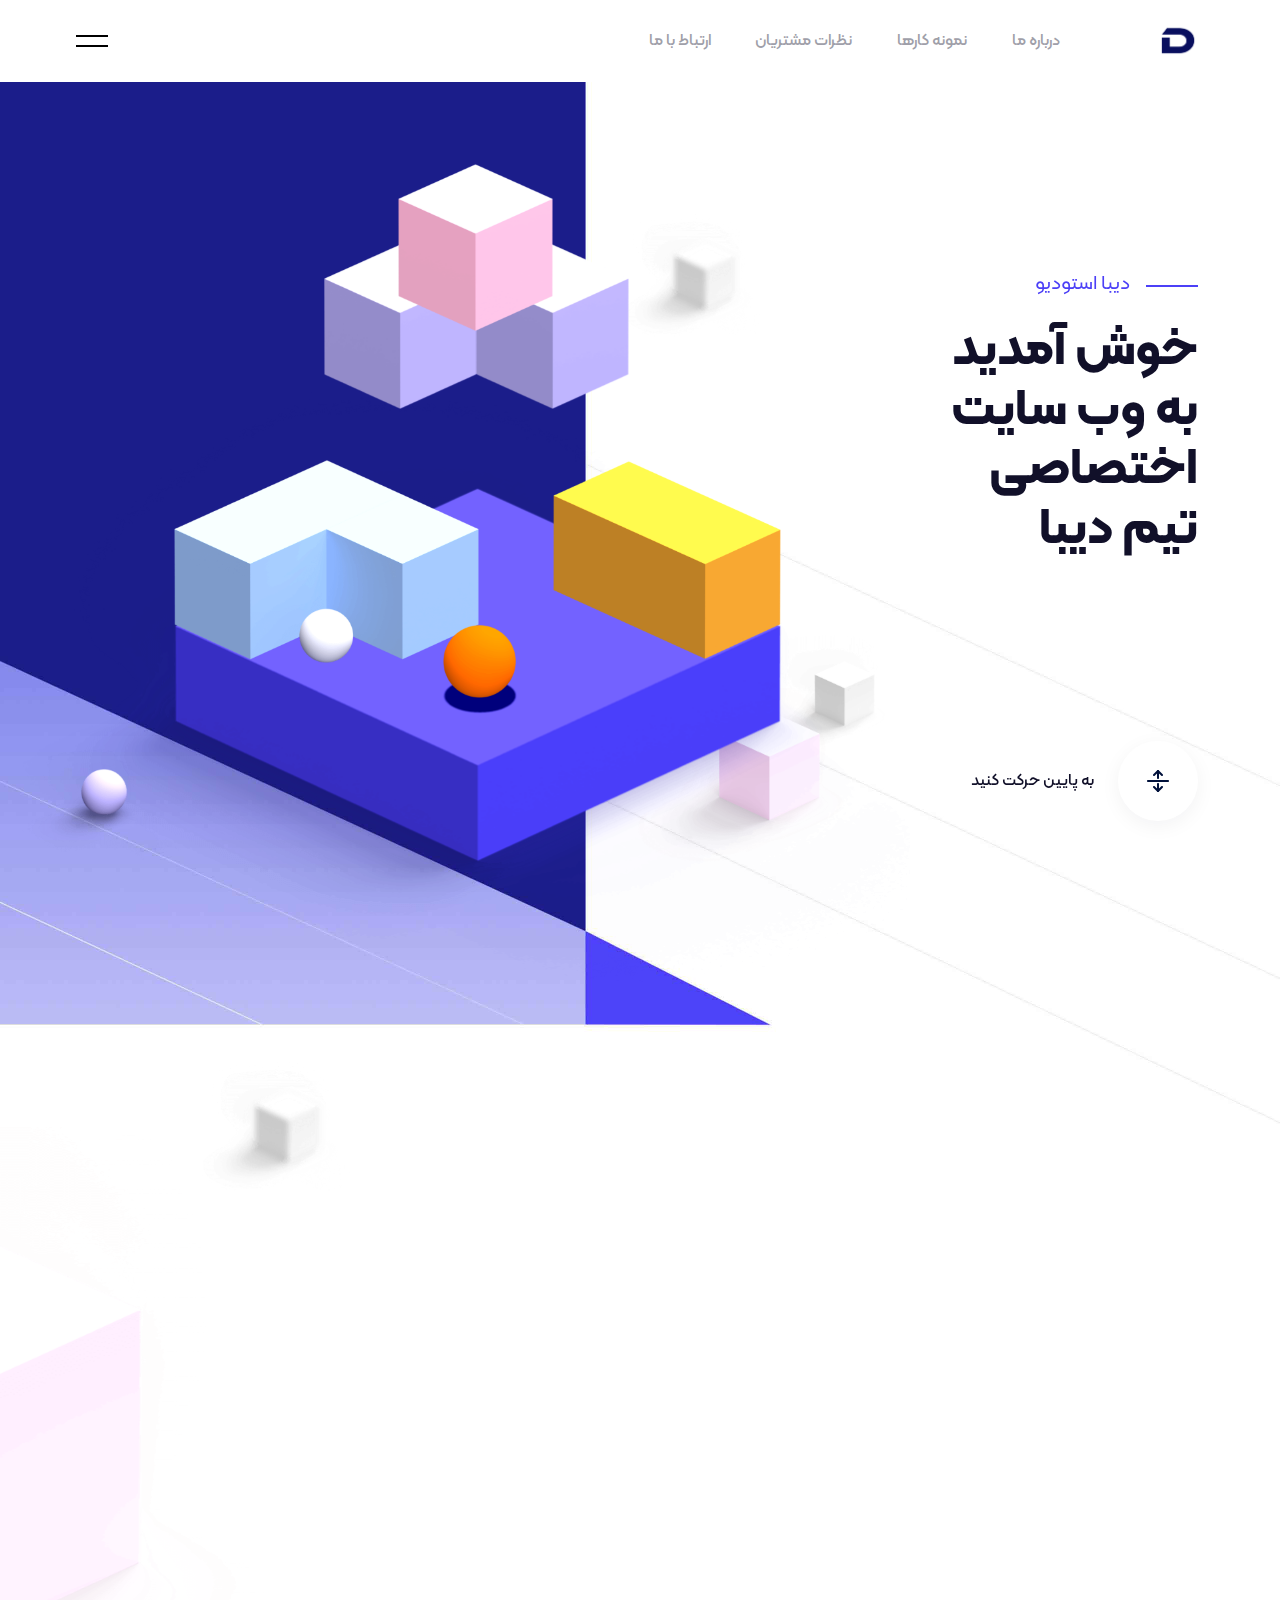
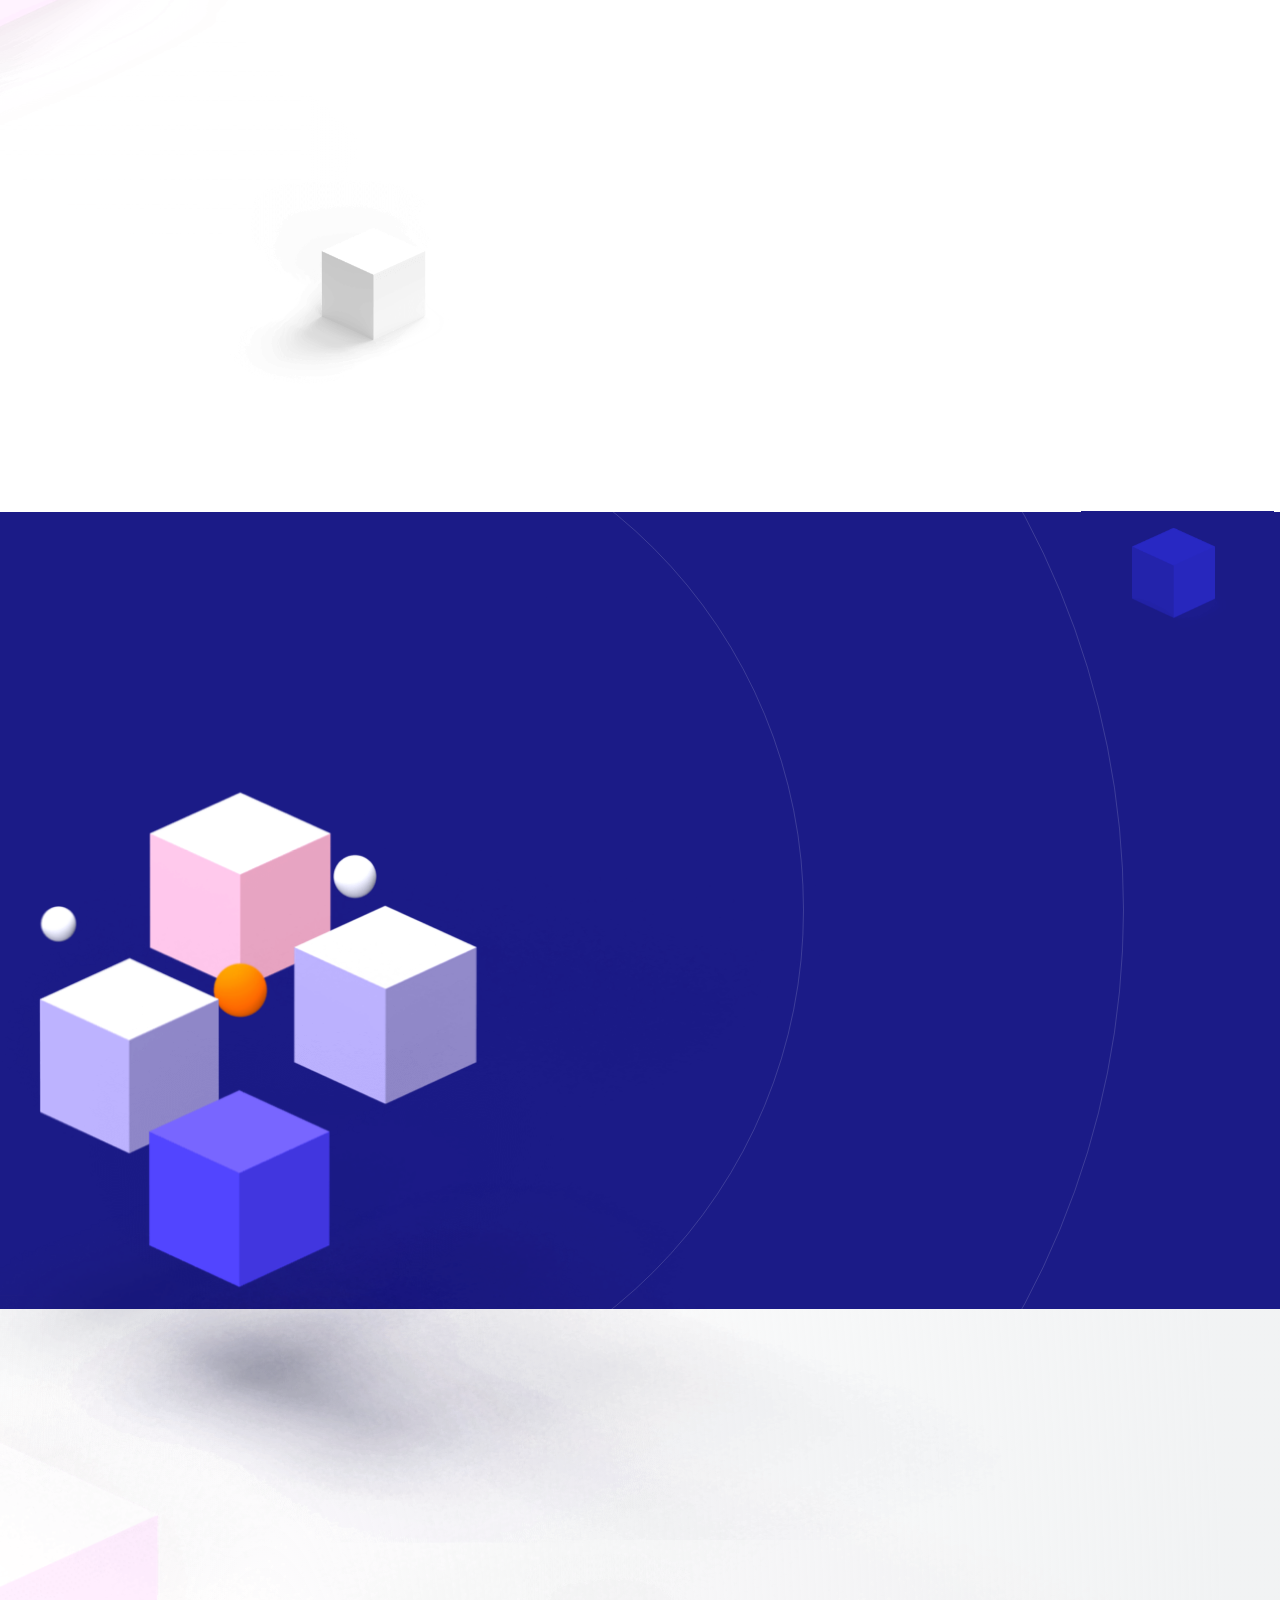
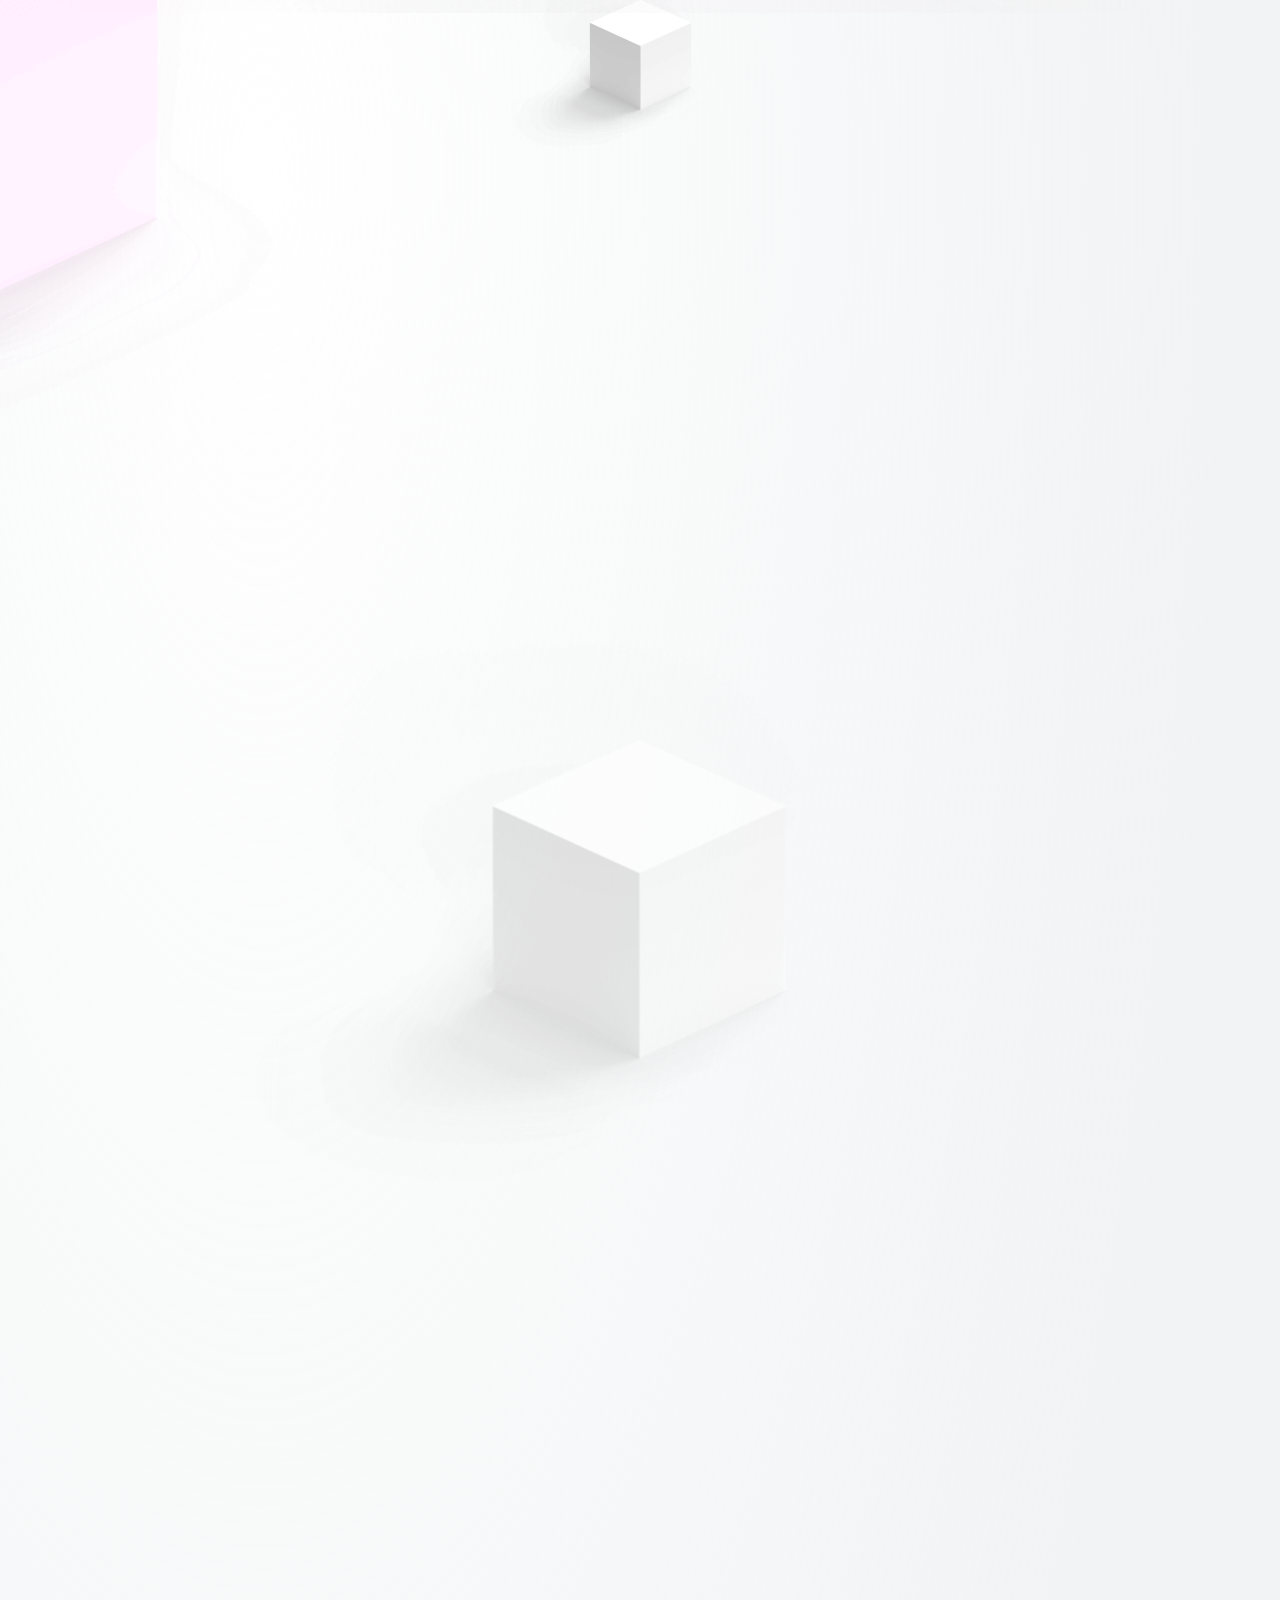
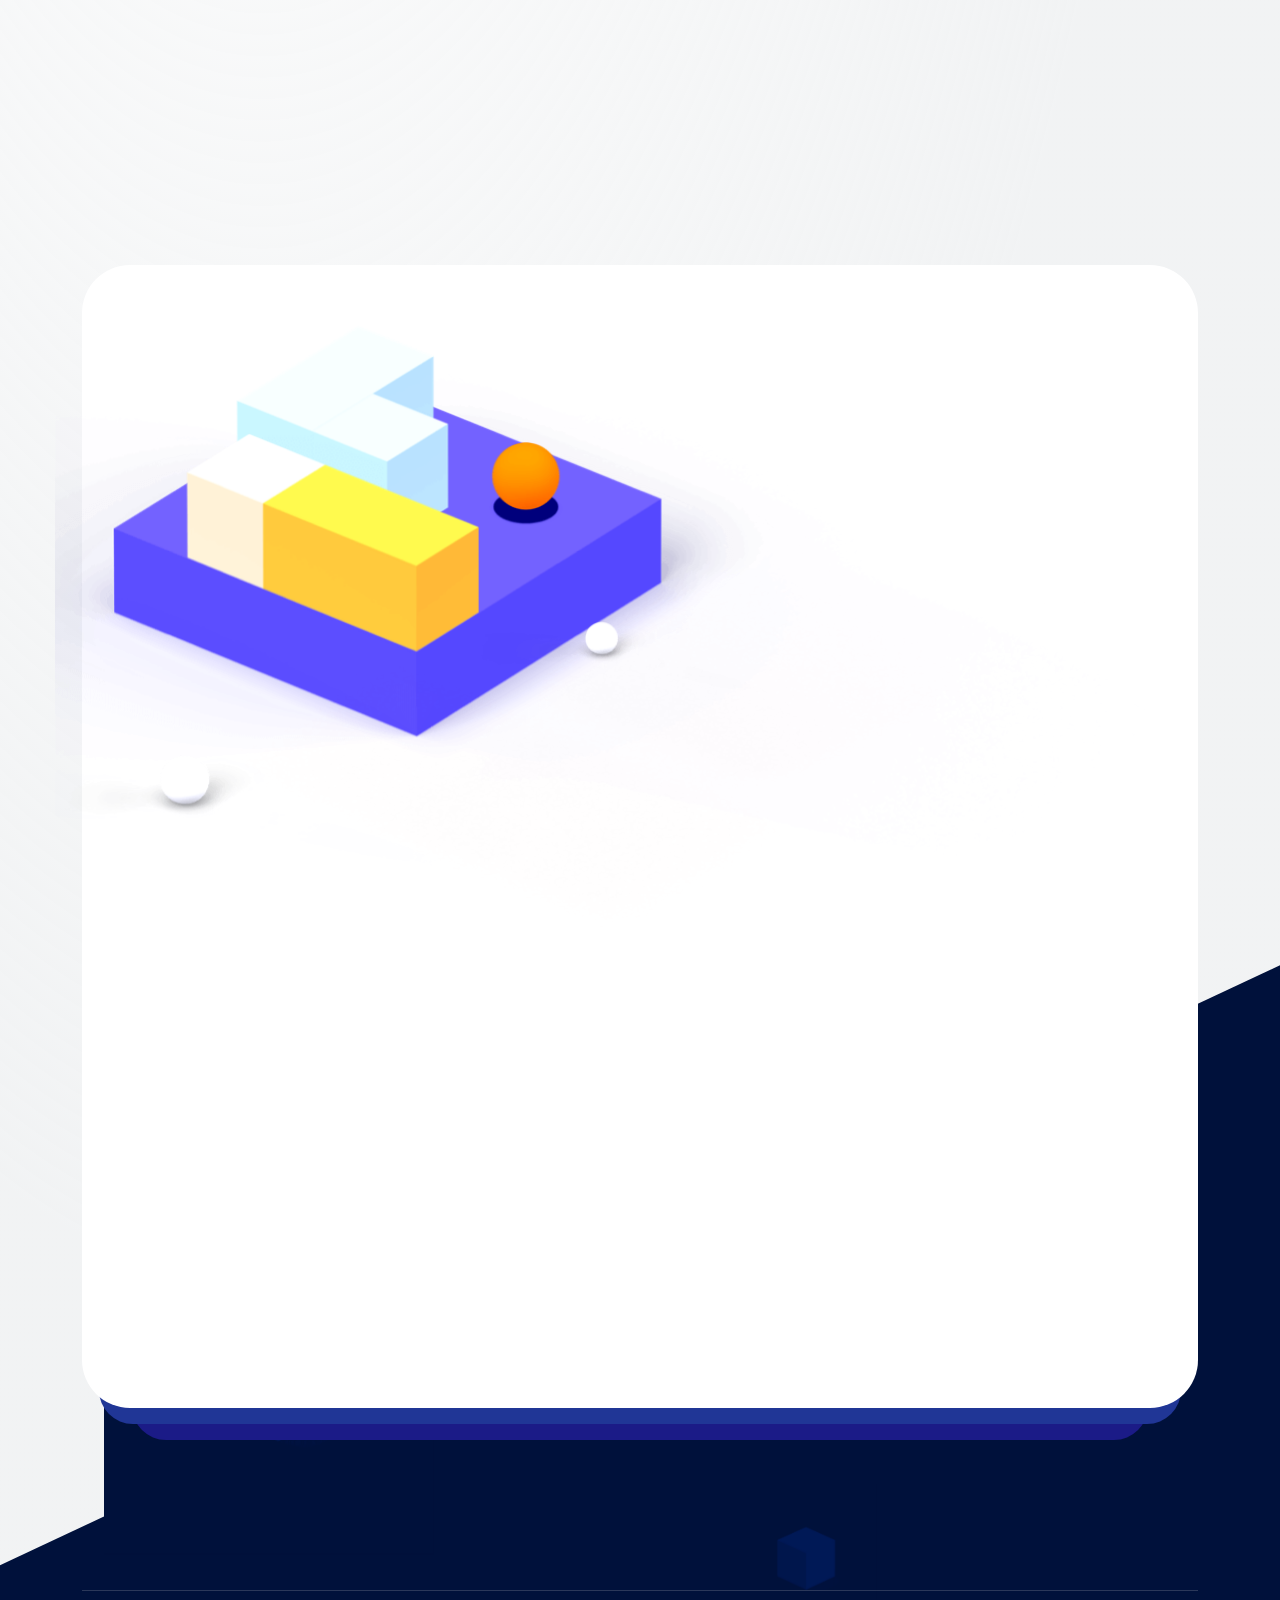
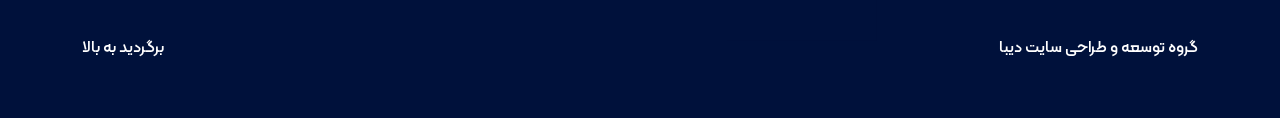
==== index.html @ e0c83882 "scroll bug fixed" ====
<!DOCTYPE html>
<html lang="fa-IR">
  <head>
    <meta charset="utf-8" />
    <meta http-equiv="X-UA-Compatible" content="IE=Edge" />
    <meta name="viewport" content="width=device-width, initial-scale=1, maximum-scale=1.0, user-scalable=no" />
    <!-- Primary Meta Tags -->
    <title>دیبا استودیو | طراحی سایت | طراحی وب اپلیکیشن| وردپرس</title>
    <meta name="title" content="دیبا استودیو | طراحی سایت | طراحی وب اپلیکیشن| وردپرس" />
    <meta
      name="description"
      content="دیبا استودیو یک شرکت طراحی و توسعه وب اپلیکیشن است که به همراه تیم بسیار قوی و مجرب خود میتواند تمام نیازمندی های شما را برطرف کند."
    />

    <!-- Open Graph / Facebook -->
    <meta property="og:type" content="website" />
    <meta property="og:url" content="http://diba.studio/" />
    <meta property="og:title" content="دیبا استودیو | طراحی سایت | طراحی وب اپلیکیشن| وردپرس" />
    <meta
      property="og:description"
      content="دیبا استودیو یک شرکت طراحی و توسعه وب اپلیکیشن است که به همراه تیم بسیار قوی و مجرب خود میتواند تمام نیازمندی های شما را برطرف کند."
    />
    <meta property="og:image" content="http://diba.studio/static/img/content/sitePreview.jpg" />

    <!-- Twitter -->
    <meta property="twitter:card" content="summary_large_image" />
    <meta property="twitter:url" content="http://diba.studio/" />
    <meta property="twitter:title" content="دیبا استودیو | طراحی سایت | طراحی وب اپلیکیشن| وردپرس" />
    <meta
      property="twitter:description"
      content="دیبا استودیو یک شرکت طراحی و توسعه وب اپلیکیشن است که به همراه تیم بسیار قوی و مجرب خود میتواند تمام نیازمندی های شما را برطرف کند."
    />
    <meta property="twitter:image" content="http://diba.studio/static/img/content/sitePreview.jpg" />
    <link rel="apple-touch-icon" sizes="180x180" href="static/img/logo.png" />
    <link rel="icon" type="image/png" sizes="32x32" href="static/img/logo.png" />
    <link rel="icon" type="image/png" sizes="16x16" href="static/img/logo.png" />
    <link rel="manifest" href="static/img/site.webmanifest" />
    <link rel="mask-icon" href="static/img/safari-pinned-tab.svg" color="#5bbad5" />
    <link rel="stylesheet" href="static/vendors/select2/dist/css/select2.min.css" />
    <link rel="stylesheet" href="static/fonts/style.css" />
    <link rel="stylesheet" media="all" href="static/css/app.min.css" />
    <link rel="stylesheet" href="static/css/rtl.css" />
    <script>
      var viewportmeta = document.querySelector('meta[name="viewport"]');
      if (viewportmeta) {
        if (screen.width < 375) {
          var newScale = screen.width / 375;
          viewportmeta.content =
            "width=375, minimum-scale=" + newScale + ", maximum-scale=1.0, user-scalable=no, initial-scale=" + newScale + "";
        } else {
          viewportmeta.content = "width=device-width, maximum-scale=1.0, initial-scale=1.0";
        }
      }
    </script>
  </head>

  <body id="first">
    <div class="page">
      <!-- Hero Section -->
      <div class="main">
        <div class="header js-header">
          <div class="header__center center">
            <a class="header__logo" href="/"><img class="header__pic" src="static/img/logo.png" alt="" /></a>
            <div class="header__social header__social_main">
              <a class="header__link" href="#details">درباره ما</a>
              <a class="header__link" href="#cases">نمونه کارها</a>
              <a class="header__link" href="#customers">نظرات مشتریان</a>
              <a class="header__link" href="#contactUs">ارتباط با ما</a>
              <!-- <a class="header__link" href="/career.html">کارآموزی</a> -->
            </div>
            <button class="header__burger js-header-burger"></button>
          </div>
          <div class="header__wrapper js-header-wrapper" id="header">
            <div class="header__preview">
              <a class="header__logo" href="index-2.html"><img class="header__pic" src="static/img/logo-white.svg" alt="" /></a>
              <div class="header__img">
                <img class="header__pic" src="static/img/content/bg-header.png" alt="" />
              </div>
            </div>
            <div class="header__center center">
              <div class="header__contacts">
                <div class="info-wrapper">
                  <div style="width: 100%">
                    <iframe
                      width="100%"
                      height="400"
                      frameborder="0"
                      scrolling="no"
                      marginheight="0"
                      marginwidth="0"
                      src="https://www.google.com/maps/embed?pb=!1m27!1m12!1m3!1d50784.96193186281!2d49.55480610289196!3d37.29370892411955!2m3!1f0!2f0!3f0!3m2!1i1024!2i768!4f13.1!4m12!3e6!4m4!1s0x0%3A0x119e718ab0a96923!3m2!1d37.2936458!2d49.589825499999996!4m5!1s0x401fd9046a683b37%3A0x119e718ab0a96923!2sGilan%20Province%2C%20Rasht%2C%20Golsar%20Blvd%2C%20No.%2078%2C%20diba%20studio%2C%20Iran!3m2!1d37.2936458!2d49.589825499999996!5e0!3m2!1sen!2s!4v1632406576194!5m2!1sen!2s"
                    ></iframe>
                  </div>
                </div>
              </div>
              <nav class="header__nav">
                <h1>درباره ما</h1>
                <p>
                  شرکت طراحی سایت دیبا استودیو با تجربه و مهارت بالا ، سایت خود را برای توسعه کسب و کارتان به ما بسپارید ما آماده ایم تا
                  بهترین ها برای شما رقم بخورد . تیم طراحی سایت دیبا با پشتیبانی یک ساله رایگان بعد از تحوئل سایت تلاش میکند تا بهترین خدمات
                  در اختیار شما قرار بگیرد تیم طراحی سایت دیبا با استفاده از بهترین متد های طراحی سایت روز دنیا تجربه ای فوق العاده برای شما
                  در نظر دارد ما میکوشیم تا بهترین محتوا برای رشد کسب و کار شما آماده بشود .
                </p>
              </nav>
              <div class="header__social header__social_inner">
                <a class="header__link" href="https://web.whatsapp.com/send?phone=989027165900&text=%D8%B3%D9%84%D8%A7%D9%85&app_absent=0">
                  <svg version="1.1" id="Capa_1" xmlns="http://www.w3.org/2000/svg" xmlns:xlink="http://www.w3.org/1999/xlink" x="0px" y="0px"
                  width="16px" height="16px" viewBox="0 0 90 90" style="enable-background:new 0 0 90 90;" xml:space="preserve">
               <g>
                 <path id="WhatsApp" d="M90,43.841c0,24.213-19.779,43.841-44.182,43.841c-7.747,0-15.025-1.98-21.357-5.455L0,90l7.975-23.522
                   c-4.023-6.606-6.34-14.354-6.34-22.637C1.635,19.628,21.416,0,45.818,0C70.223,0,90,19.628,90,43.841z M45.818,6.982
                   c-20.484,0-37.146,16.535-37.146,36.859c0,8.065,2.629,15.534,7.076,21.61L11.107,79.14l14.275-4.537
                   c5.865,3.851,12.891,6.097,20.437,6.097c20.481,0,37.146-16.533,37.146-36.857S66.301,6.982,45.818,6.982z M68.129,53.938
                   c-0.273-0.447-0.994-0.717-2.076-1.254c-1.084-0.537-6.41-3.138-7.4-3.495c-0.993-0.358-1.717-0.538-2.438,0.537
                   c-0.721,1.076-2.797,3.495-3.43,4.212c-0.632,0.719-1.263,0.809-2.347,0.271c-1.082-0.537-4.571-1.673-8.708-5.333
                   c-3.219-2.848-5.393-6.364-6.025-7.441c-0.631-1.075-0.066-1.656,0.475-2.191c0.488-0.482,1.084-1.255,1.625-1.882
                   c0.543-0.628,0.723-1.075,1.082-1.793c0.363-0.717,0.182-1.344-0.09-1.883c-0.27-0.537-2.438-5.825-3.34-7.977
                   c-0.902-2.15-1.803-1.792-2.436-1.792c-0.631,0-1.354-0.09-2.076-0.09c-0.722,0-1.896,0.269-2.889,1.344
                   c-0.992,1.076-3.789,3.676-3.789,8.963c0,5.288,3.879,10.397,4.422,11.113c0.541,0.716,7.49,11.92,18.5,16.223
                   C58.2,65.771,58.2,64.336,60.186,64.156c1.984-0.179,6.406-2.599,7.312-5.107C68.398,56.537,68.398,54.386,68.129,53.938z"/>
               </g>
               <g>
               </g>
               <g>
               </g>
               <g>
               </g>
               <g>
               </g>
               <g>
               </g>
               <g>
               </g>
               <g>
               </g>
               <g>
               </g>
               <g>
               </g>
               <g>
               </g>
               <g>
               </g>
               <g>
               </g>
               <g>
               </g>
               <g>
               </g>
               <g>
               </g>
                  </svg>                   
                    واتساپ
                  </a>
                <a class="header__link" href="https://www.instagram.com/diba.stu/">
                  <svg xmlns="http://www.w3.org/2000/svg" width="16" height="16" viewBox="0 0 16 16">
                    <path
                      fill="#9f9fa9"
                      d="M12 0c2.056 0 4 1.944 4 4h0v8c0 2.056-1.944 4-4 4h0-8c-2.056 0-4-1.944-4-4h0V4c0-2.056 1.944-4 4-4h0zm0 2H4c-.935 0-2 1.065-2 2h0v8c0 .953 1.047 2 2 2h8c.935 0 2-1.065 2-2h0V4c0-.935-1.065-2-2-2h0zM8 4c2.206 0 4 1.794 4 4s-1.794 4-4 4-4-1.794-4-4 1.794-4 4-4zm0 2c-1.103 0-2 .897-2 2s.897 2 2 2 2-.897 2-2-.897-2-2-2zm4.145-3.068a.96.96 0 1 1 0 1.92.96.96 0 1 1 0-1.92z"
                    ></path></svg
                  >اینستاگرام</a
                >
              </div>
            </div>
          </div>
        </div>
        <div class="main__bg">
          <img class="main__pic" src="static/img/content/bg-main.jpg" alt="" />
        </div>
        <div class="main__center center">
          <div class="main__wrap">
            <div class="main__stage stage" data-aos="transform">دیبا استودیو</div>
            <h1 class="main__title title h1">
              <span data-aos="transform" data-aos-delay="150">خوش آمدید</span
              ><span data-aos="transform" data-aos-delay="300">به وب سایت</span
              ><span data-aos="transform" data-aos-delay="450">اختصاصی</span><span data-aos="transform" data-aos-delay="600">تیم دیبا</span>
            </h1>
            <a class="scroll js-scroll" href="#details" data-aos="transform">
              <div class="scroll__icon">
                <img class="scroll__pic" src="static/img/scroll.svg" alt="" />
              </div>
              <div class="scroll__text">به پایین حرکت کنید</div></a
            >
          </div>
        </div>
        <div class="main__view" data-aos>
          <div class="main__preview">
            <img class="main__pic" src="static/img/content/main-pic-6.png" alt="" />
          </div>
          <div class="main__preview">
            <img class="main__pic js-parallax" data-scale="2.5" data-orientation="up" src="static/img/content/main-pic-1.png" alt="" />
          </div>
          <div class="main__preview">
            <img class="main__pic js-parallax" data-scale="1.5" data-orientation="up" src="static/img/content/main-pic-2.png" alt="" />
          </div>
          <div class="main__preview">
            <img class="main__pic" src="static/img/content/main-pic-3.png" alt="" />
          </div>
          <div class="main__preview">
            <img class="main__pic" src="static/img/content/main-pic-4.png" alt="" />
          </div>
          <div class="main__preview">
            <img class="main__pic js-parallax" data-scale="4.5" data-orientation="up" src="static/img/content/main-pic-5.png" alt="" />
          </div>
          <div class="main__preview">
            <img class="main__pic js-parallax" data-scale="1.5" data-orientation="down" src="static/img/content/main-pic-7.png" alt="" />
          </div>
        </div>
        <div class="main__figures">
          <div class="main__figure" data-aos="animation-translate-y">
            <img class="main__pic js-parallax" data-scale="2.2" data-orientation="down" src="static/img/content/figure-1.png" alt="" />
          </div>
          <div class="main__figure" data-aos="animation-translate-y" data-aos-delay="200">
            <img class="main__pic js-parallax" data-scale="2.2" data-orientation="up" src="static/img/content/figure-2.png" alt="" />
          </div>
          <div class="main__figure" data-aos="animation-translate-y" data-aos-delay="400">
            <img class="main__pic" src="static/img/content/figure-3.png" alt="" />
          </div>
        </div>
      </div>
      <!-- Featur Boxs -->
      <div class="details" id="details">
        <div class="details__center center">
          <div class="details__head" data-aos="animation-scale-y">
            <div class="details__stage stage">ما چه کاری انجام میدهم</div>
            <h3 class="details__info h3">
              ما آماده ایم تا رنگ و بوی تازه ای به صنعت طراحی سایت بدهیم ،اینجا شغل ما خلق شگفتی برای کسب و کار شماست...
            </h3>
          </div>
          <p class="details__title" data-aos="animation-scale-y">اگه به فکر رشد کسب و کارت هستی خوش اومدی به دیبا استودیو!</p>
          <div class="details__btn" data-aos="animation-translate-y"></div>
          <div class="details__container">
            <div class="details__main aos-init aos-animate" id="details">
              <div class="details__item" data-aos="animation-translate-y" data-aos-delay="200">
                <div class="details__preview details__preview_cursor">
                  <div class="details__img">
                    <img class="details__pic" src="static/img/content/cursor.png" alt="" />
                  </div>
                </div>
                <h5 class="details__category h5" data-aos="">ارتباط دائمی با مشتری</h5>
                <div class="details__text" data-aos="">تیم دیبا پشتیبانی دائمی را به شما ارائه میدهد</div>
                <div class="details__btn" data-aos=""></div>
              </div>
              <div class="details__item" data-aos="animation-translate-y" data-aos-delay="250">
                <div class="details__preview details__preview_hand">
                  <div class="details__img">
                    <img class="details__pic" src="static/img/content/hand.png" alt="" />
                  </div>
                </div>
                <h5 class="details__category h5">دریافت پروژه در زمان سریع</h5>
                <div class="details__text">دیبا تعهد میکند در سریع ترین و به همراه بالاترن کیفیت به شما خدمات لازم را برساند</div>
                <div class="details__btn"></div>
              </div>
              <div class="details__item" data-aos="animation-translate-y" data-aos-delay="300">
                <div class="details__preview details__preview_color">
                  <div class="details__img">
                    <img class="details__pic" src="static/img/content/color-picker.png" alt="" />
                  </div>
                </div>
                <h5 class="details__category h5">مناسب ترین هزینه</h5>
                <div class="details__text">کمترین هزینه و معقول ترین قیمت برای شروع کسب و کار آنلاین شما همراه دیبا</div>
                <div class="details__btn"></div>
              </div>
            </div>
          </div>
        </div>
        <div class="details__figures">
          <div class="details__figure">
            <img class="details__pic js-parallax" data-scale="2" data-orientation="down" src="static/img/content/figure-1.png" alt="" />
          </div>
          <div class="details__figure">
            <img class="details__pic js-parallax" data-scale="2" data-orientation="up" src="static/img/content/figure-2.png" alt="" />
          </div>
          <div class="details__figure">
            <img class="details__pic js-parallax" data-scale="1.2" data-orientation="up" src="static/img/content/figure-3.png" alt="" />
          </div>
        </div>
      </div>
      <!-- Call To Action -->
      <div class="work">
        <div class="work__circles"></div>
        <div class="work__center center">
          <div class="work__wrap">
            <div class="work__stage stage stage_pink" data-aos="animation-scale-y">سایت فروشگاهی ، شروعی برای مارکتینگ حرفه ای</div>
            <h2 class="work__title title h1" data-aos="animation-scale-y" data-aos-delay="150">
              کمک میکنیم با دنیای جدید، کسب و کارتون رشد کنه
            </h2>
            <div class="work__text" data-aos="animation-scale-y" data-aos-delay="300">دیبا همراه شماست نه فقط طراح شما</div>
            <a class="scroll js-scroll" data-aos="animation-scale-y" href="#cases">
              <div class="scroll__icon">
                <img class="scroll__pic" src="static/img/scroll.svg" alt="" />
              </div>
              <div class="scroll__text">به پایین حرکت کنید</div>
            </a>
          </div>
        </div>
        <div class="work__preview">
          <img class="work__pic js-parallax" data-scale="2" data-orientation="down" src="static/img/content/work-cube.png" alt="" />
        </div>
        <div class="work__figures" data-aos>
          <div class="work__figure">
            <img class="work__pic js-parallax" data-scale="1.3" data-orientation="up" src="static/img/content/work-cube-1.png" alt="" />
          </div>
          <div class="work__figure">
            <img
              class="work__pic js-parallax"
              data-scale="1.5"
              data-orientation="up left"
              src="static/img/content/work-cube-2.png"
              alt=""
            />
          </div>
          <div class="work__figure">
            <img
              class="work__pic js-parallax"
              data-scale="1.3"
              data-orientation="up right"
              src="static/img/content/work-cube-3.png"
              alt=""
            />
          </div>
          <div class="work__figure">
            <img class="work__pic" src="static/img/content/work-cube-4.png" alt="" />
          </div>
          <div class="work__figure">
            <img class="work__pic js-parallax" data-scale="1.1" data-orientation="left" src="static/img/content/work-cube-5.png" alt="" />
          </div>
          <div class="work__figure">
            <img class="work__pic js-parallax" data-scale="1.2" data-orientation="right" src="static/img/content/work-cube-6.png" alt="" />
          </div>
          <div class="work__figure">
            <img class="work__pic js-parallax" data-scale="1.2" data-orientation="down" src="static/img/content/work-cube-7.png" alt="" />
          </div>
        </div>
      </div>
      <div class="wrapper wrapper_gradient">
        <!-- Portfolio -->
        <div class="cases cases_other" id="cases">
          <div class="cases__center center">
            <div class="cases__stage stage" data-aos="animation-scale-y">نمونه کسب و کارهای طراحی شده توسط دیبا</div>
            <h2 class="cases__title h1" data-aos="animation-scale-y" data-aos-delay="150">پروژه های اخیر ما</h2>
            <div class="cases__container">
              <div class="cases__slider owl-carousel js-slider-cases">
                <a class="cases__item" data-aos="animation-translate-y">
                  <div class="cases__preview">
                    <img class="cases__pic" src="static/img/content/cases-pic-5.jpg" alt="" />
                  </div>
                  <div class="cases__body">
                    <h4 class="cases__info h4">وبسایت خرید و فروش املاک</h4>
                    <div class="cases__text">یکی از بهترین طراحی ها در زمینه فروش املاک</div>
                  </div>
                </a>
                <a class="cases__item" data-aos="animation-translate-y">
                  <div class="cases__preview">
                    <img class="cases__pic" src="static/img/content/cases-pic-6.jpg" alt="" />
                  </div>
                  <div class="cases__body">
                    <h4 class="cases__info h4">وبسایت رستوران</h4>
                    <div class="cases__text">سایت کاربردی در حوزه رستوران داری</div>
                  </div>
                </a>
              </div>
            </div>
          </div>
          <div class="cases__figures">
            <div class="cases__figure">
              <img class="cases__pic js-parallax" data-scale="1.6" data-orientation="up" src="static/img/content/figure-2.png" alt="" />
            </div>
            <div class="cases__figure">
              <img class="cases__pic js-parallax" data-scale="1.4" data-orientation="down" src="static/img/content/figure-3.png" alt="" />
            </div>
          </div>
        </div>
        <!-- Testimonial -->
        <div class="review" id="customers">
          <div class="review__center center">
            <div class="review__stage stage" data-aos="animation-scale-y">نظرات مشتریان</div>
            <h2 class="review__title title h1" data-aos="animation-scale-y" data-aos-delay="200">مورد اطمینان <br />مشتریانمان</h2>
            <div class="review__container" data-aos="animation-translate-y" data-aos-delay="400">
              <div class="review__slider owl-carousel js-slider-review">
                <div class="review__item">
                  <div class="review__text">
                    دیبا یک صفحه فرود تمیز و خلاق است که با هر فریلنسر یا طراح مطابقت دارد ، به راحتی می توانید از آن استفاده کنید صفحه را
                    در اسکتچ یا فیگما بسازید
                  </div>
                  <div class="review__author">
                    <div class="review__ava">
                      <img class="review__pic" src="static/img/content/ava-1.jpg" alt="" />
                    </div>
                    <div class="review__details">
                      <div class="review__man h5">خط تیره</div>
                      <div class="review__company">UI8</div>
                    </div>
                  </div>
                </div>
                <div class="review__item">
                  <div class="review__text">
                    دیبا یک صفحه فرود تمیز و خلاق است که با هر فریلنسر یا طراح مطابقت دارد ، به راحتی می توانید از آن استفاده کنید صفحه را
                    در اسکتچ یا فیگما بسازید
                  </div>
                  <div class="review__author">
                    <div class="review__ava">
                      <img class="review__pic" src="static/img/content/ava-1.jpg" alt="" />
                    </div>
                    <div class="review__details">
                      <div class="review__man h5">خط تیره</div>
                      <div class="review__company">UI8</div>
                    </div>
                  </div>
                </div>
                <div class="review__item">
                  <div class="review__text">
                    دیبا یک صفحه فرود تمیز و خلاق است که با هر فریلنسر یا طراح مطابقت دارد ، به راحتی می توانید از آن استفاده کنید صفحه را
                    در اسکتچ یا فیگما بسازید
                  </div>
                  <div class="review__author">
                    <div class="review__ava">
                      <img class="review__pic" src="static/img/content/ava-1.jpg" alt="" />
                    </div>
                    <div class="review__details">
                      <div class="review__man h5">خط تیره</div>
                      <div class="review__company">UI8</div>
                    </div>
                  </div>
                </div>
                <div class="review__item">
                  <div class="review__text">
                    دیبا یک صفحه فرود تمیز و خلاق است که با هر فریلنسر یا طراح مطابقت دارد ، به راحتی می توانید از آن استفاده کنید صفحه را
                    در اسکتچ یا فیگما بسازید
                  </div>
                  <div class="review__author">
                    <div class="review__ava">
                      <img class="review__pic" src="static/img/content/ava-1.jpg" alt="" />
                    </div>
                    <div class="review__details">
                      <div class="review__man h5">خط تیره</div>
                      <div class="review__company">UI8</div>
                    </div>
                  </div>
                </div>
              </div>
            </div>
          </div>
          <div class="review__bg">
            <div class="review__preview">
              <img
                class="review__pic js-parallax"
                data-scale="1.5"
                data-orientation="down"
                src="static/img/content/review-cube.png"
                alt=""
              />
            </div>
            <div class="review__preview">
              <img class="review__pic" src="static/img/content/review-cube.png" alt="" />
            </div>
          </div>
        </div>
        <!-- Contact Us Form -->
        <div class="wrapper wrapper_dark">
          <div class="contacts" id="contactUs">
            <div class="contacts__center center">
              <div class="contacts__container">
                <div class="contacts__wrap">
                  <div class="contacts__stage stage" data-aos="animation-scale-y">مشاوره رایگان</div>
                  <h2 class="contacts__title h1" data-aos="animation-scale-y" data-aos-delay="200">بیاید <br />با همدیگه کار بکنیم</h2>
                  <div class="contacts__info" data-aos="animation-scale-y" data-aos-delay="400">
                    ما خوشحال می شویم که با شما همکاری داشته باشیم، برای دریافت مشاوره نام . شماره تماس خودتان را در فرم مقابل وارد کتید تا
                    همکاران ما در اولین فرصت با شما تماس بگیرند.
                  </div>
                </div>
                <div class="contacts__row">
                  <div class="contacts__details" data-aos="animation-translate-y">
                    <a class="contacts__line" href="mailto:info@diba.studio">
                      <div class="contacts__icon">
                        <svg xmlns="http://www.w3.org/2000/svg" width="18" height="15" fill="none" viewBox="0 0 18 15">
                          <path
                            fill-rule="evenodd"
                            d="M2.422.267C1.244.267.289 1.222.289 2.4v9.956c0 1.178.955 2.133 2.133 2.133h12.8c1.178 0 2.133-.955 2.133-2.133V2.4c0-1.178-.955-2.133-2.133-2.133h-12.8zM1.711 2.4a.71.71 0 0 1 .711-.711h12.8a.71.71 0 0 1 .711.711v9.956a.71.71 0 0 1-.711.711h-12.8a.71.71 0 0 1-.711-.711V2.4zm2.636.919a.71.71 0 1 0-1.006 1.006l4.978 4.978a.71.71 0 0 0 1.006 0l4.978-4.978a.71.71 0 1 0-1.006-1.006L8.822 7.794 4.347 3.319zm1.422 5.689a.71.71 0 0 1 0 1.006l-1.422 1.422a.71.71 0 1 1-1.006-1.006l1.422-1.422a.71.71 0 0 1 1.006 0zm7.111 0a.71.71 0 1 0-1.006 1.006l1.422 1.422a.71.71 0 1 0 1.006-1.006l-1.422-1.422z"
                            fill="#4c40f7"
                          ></path>
                        </svg>
                      </div>
                      <div class="contacts__text">info@diba.studio</div>
                    </a>
                    <a class="contacts__line" href="tel:+441236547890">
                      <div class="contacts__icon">
                        <svg xmlns="http://www.w3.org/2000/svg" width="17" height="18" fill="none" viewBox="0 0 17 18">
                          <path
                            fill-rule="evenodd"
                            d="M6.689 2.978a.71.71 0 0 1 .711-.711h7.111a.71.71 0 0 1 .711.711v4.267a.71.71 0 0 1-.711.711H8.822a.71.71 0 0 0-.318.075l-1.815.908V2.978zM7.4.844c-1.178 0-2.133.955-2.133 2.133v7.111a.71.71 0 0 0 1.029.636L8.99 9.378h5.521c1.178 0 2.133-.955 2.133-2.133V2.978c0-1.178-.955-2.133-2.133-2.133H7.4zM2.422 2.267C1.244 2.267.289 3.222.289 4.4v11.378c0 1.178.955 2.133 2.133 2.133h7.822c1.178 0 2.133-.955 2.133-2.133V10.8a.71.71 0 1 0-1.422 0v4.978a.71.71 0 0 1-.711.711H2.422a.71.71 0 0 1-.711-.711V4.4a.71.71 0 0 1 .711-.711h1.422a.71.71 0 1 0 0-1.422H2.422z"
                            fill="#4c40f7"
                          ></path>
                        </svg>
                      </div>
                      <div class="contacts__text phone__text">+98 911 544 7316</div></a
                    >
                  </div>
             
<form class="contacts__form" id="my_form" data-aos="animation-translate-y" data-aos-delay="200">
	<div class="contacts__field field">
	  <div class="field__wrap">
		<input id="n" class="field__input" type="text" name="name" placeholder="نام و نام خانوادگی" required/>
		<div class="field__icon">
		  <svg xmlns="http://www.w3.org/2000/svg" width="17" height="18" fill="none" viewBox="0 0 17 18">
			<path
			  fill-rule="evenodd"
			  d="M8.5.875a4.5 4.5 0 0 0-4.5 4.5v2a4.5 4.5 0 1 0 9 0v-2a4.5 4.5 0 0 0-4.5-4.5zM6 5.375a2.5 2.5 0 1 1 5 0v2a2.5 2.5 0 1 1-5 0v-2zM3.547 12.25a1 1 0 0 0-.969-1.75A5 5 0 0 0 0 14.875v2a1 1 0 0 0 1 1h15a1 1 0 0 0 1-1v-2a5 5 0 0 0-2.578-4.375 1 1 0 1 0-.969 1.75A3 3 0 0 1 15 14.875v1H2v-1a3 3 0 0 1 1.547-2.625z"
			  fill="#111029"
			></path>
		  </svg>
		</div>
	  </div>
	</div>
	<div class="contacts__field field">
	  <div class="field__wrap">
		<input id="p"  class="field__input" name="phone" type="tel" pattern="[0-9]{4}[0-9]{3}[0-9]{4}" placeholder="شماره موبایل" required/>
		<div class="field__icon">
		  <svg
			id="Layer_1"
			enable-background="new 0 0 512.021 512.021"
			height="17"
			width="17"
			viewBox="0 0 512.021 512.021"
			width="512"
			xmlns="http://www.w3.org/2000/svg"
		  >
			<g>
			  <path
				d="m367.988 512.021c-16.528 0-32.916-2.922-48.941-8.744-70.598-25.646-136.128-67.416-189.508-120.795s-95.15-118.91-120.795-189.508c-8.241-22.688-10.673-46.108-7.226-69.612 3.229-22.016 11.757-43.389 24.663-61.809 12.963-18.501 30.245-33.889 49.977-44.5 21.042-11.315 44.009-17.053 68.265-17.053 7.544 0 14.064 5.271 15.645 12.647l25.114 117.199c1.137 5.307-.494 10.829-4.331 14.667l-42.913 42.912c40.482 80.486 106.17 146.174 186.656 186.656l42.912-42.913c3.838-3.837 9.361-5.466 14.667-4.331l117.199 25.114c7.377 1.581 12.647 8.101 12.647 15.645 0 24.256-5.738 47.224-17.054 68.266-10.611 19.732-25.999 37.014-44.5 49.977-18.419 12.906-39.792 21.434-61.809 24.663-6.899 1.013-13.797 1.518-20.668 1.519zm-236.349-479.321c-31.995 3.532-60.393 20.302-79.251 47.217-21.206 30.265-26.151 67.49-13.567 102.132 49.304 135.726 155.425 241.847 291.151 291.151 34.641 12.584 71.866 7.64 102.132-13.567 26.915-18.858 43.685-47.256 47.217-79.251l-95.341-20.43-44.816 44.816c-4.769 4.769-12.015 6.036-18.117 3.168-95.19-44.72-172.242-121.772-216.962-216.962-2.867-6.103-1.601-13.349 3.168-18.117l44.816-44.816z"
			  />
			</g>
		  </svg>
		</div>
	  </div>
	  <span id="status" class="status"></span>
	</div>
	<div class="contacts__btn">
	  <button class="btn btn_purple" id="mybtn" type="submit">
		<span class="btn__text">دریافت مشاوره</span>
		<svg xmlns="http://www.w3.org/2000/svg" width="22" height="16" fill="none" viewBox="0 0 22 16">
		  <path
			fill-rule="evenodd"
			d="M14.707.293a1 1 0 0 0-1.414 0 1 1 0 0 0 0 1.414L18.586 7H1a1 1 0 1 0 0 2h17.586l-5.293 5.293a1 1 0 0 0 1.414 1.414l7-7c.183-.183.28-.419.292-.659L22 8m-.076-.383c-.049-.118-.121-.228-.217-.324l-7-7m7.217 7.324c.048.115.075.241.076.374z"
			fill="#fff"
		  ></path>
		</svg>
	  </button>
	</div>
  </form>
                </div>
                <div class="contacts__social">
                  <div class="contacts__box" data-aos="animation-translate-y">
                    <a class="contacts__link" href="https://www.instagram.com/diba.stu/">
                      <svg xmlns="http://www.w3.org/2000/svg" width="16" height="16" viewBox="0 0 16 16">
                        <path
                          fill="#9f9fa9"
                          d="M12 0c2.056 0 4 1.944 4 4h0v8c0 2.056-1.944 4-4 4h0-8c-2.056 0-4-1.944-4-4h0V4c0-2.056 1.944-4 4-4h0zm0 2H4c-.935 0-2 1.065-2 2h0v8c0 .953 1.047 2 2 2h8c.935 0 2-1.065 2-2h0V4c0-.935-1.065-2-2-2h0zM8 4c2.206 0 4 1.794 4 4s-1.794 4-4 4-4-1.794-4-4 1.794-4 4-4zm0 2c-1.103 0-2 .897-2 2s.897 2 2 2 2-.897 2-2-.897-2-2-2zm4.145-3.068a.96.96 0 1 1 0 1.92.96.96 0 1 1 0-1.92z"
                        ></path>
                      </svg>
                      <div class="contacts__text">اینستاگرام</div>
                    </a>
                  </div>
                  <div class="contacts__box" data-aos="animation-translate-y" data-aos-delay="150">
                    <a class="contacts__link" href="https://t.me/Mamadkamalipour/">
                      <svg xmlns="http://www.w3.org/2000/svg" width="16px" height="16px" viewBox="0 0 32 32">
                        <path d="M16 0.5c-8.563 0-15.5 6.938-15.5 15.5s6.938 15.5 15.5 15.5c8.563 0 15.5-6.938 15.5-15.5s-6.938-15.5-15.5-15.5zM23.613 11.119l-2.544 11.988c-0.188 0.85-0.694 1.056-1.4 0.656l-3.875-2.856-1.869 1.8c-0.206 0.206-0.381 0.381-0.781 0.381l0.275-3.944 7.181-6.488c0.313-0.275-0.069-0.431-0.482-0.156l-8.875 5.587-3.825-1.194c-0.831-0.262-0.85-0.831 0.175-1.231l14.944-5.763c0.694-0.25 1.3 0.169 1.075 1.219z"/>
                      </svg>
                      
                      <div class="contacts__text">تلگرام</div>
                    </a>
                  </div>
                  <div class="contacts__box" data-aos="animation-translate-y" data-aos-delay="300">
                    <a class="contacts__link" href="mailto:info@diba.studio">

                      <svg version="1.1" baseProfile="tiny" id="Layer_1" xmlns:x="&ns_extend;" xmlns:i="&ns_ai;" xmlns:graph="&ns_graphs;"
	 xmlns="http://www.w3.org/2000/svg" xmlns:xlink="http://www.w3.org/1999/xlink" xmlns:a="http://ns.adobe.com/AdobeSVGViewerExtensions/3.0/"
	 x="0px" y="0px" width="16px" height="16px" viewBox="-0.5 0.5 42 42" xml:space="preserve">
<path d="M40.5,31.5v-18c0,0-18.2,12.7-19.97,13.359C18.79,26.23,0.5,13.5,0.5,13.5v18c0,2.5,0.53,3,3,3h34
	C40.029,34.5,40.5,34.061,40.5,31.5z M40.471,9.971c0-1.821-0.531-2.471-2.971-2.471h-34c-2.51,0-3,0.78-3,2.6l0.03,0.28
	c0,0,18.069,12.44,20,13.12C22.57,22.71,40.5,10.1,40.5,10.1L40.471,9.971z"/>
                      </svg>

                      <div class="contacts__text">ایمیل</div>
                    </a>
                  </div>
                  <div class="contacts__box" data-aos="animation-translate-y" data-aos-delay="450">
                    <a class="contacts__link" href="https://web.whatsapp.com/send?phone=989027165900&text=%D8%B3%D9%84%D8%A7%D9%85&app_absent=0">
                      <svg version="1.1" id="Capa_1" xmlns="http://www.w3.org/2000/svg" xmlns:xlink="http://www.w3.org/1999/xlink" x="0px" y="0px"
                      width="16px" height="16px" viewBox="0 0 90 90" style="enable-background:new 0 0 90 90;" xml:space="preserve">
                   <g>
                     <path id="WhatsApp" d="M90,43.841c0,24.213-19.779,43.841-44.182,43.841c-7.747,0-15.025-1.98-21.357-5.455L0,90l7.975-23.522
                       c-4.023-6.606-6.34-14.354-6.34-22.637C1.635,19.628,21.416,0,45.818,0C70.223,0,90,19.628,90,43.841z M45.818,6.982
                       c-20.484,0-37.146,16.535-37.146,36.859c0,8.065,2.629,15.534,7.076,21.61L11.107,79.14l14.275-4.537
                       c5.865,3.851,12.891,6.097,20.437,6.097c20.481,0,37.146-16.533,37.146-36.857S66.301,6.982,45.818,6.982z M68.129,53.938
                       c-0.273-0.447-0.994-0.717-2.076-1.254c-1.084-0.537-6.41-3.138-7.4-3.495c-0.993-0.358-1.717-0.538-2.438,0.537
                       c-0.721,1.076-2.797,3.495-3.43,4.212c-0.632,0.719-1.263,0.809-2.347,0.271c-1.082-0.537-4.571-1.673-8.708-5.333
                       c-3.219-2.848-5.393-6.364-6.025-7.441c-0.631-1.075-0.066-1.656,0.475-2.191c0.488-0.482,1.084-1.255,1.625-1.882
                       c0.543-0.628,0.723-1.075,1.082-1.793c0.363-0.717,0.182-1.344-0.09-1.883c-0.27-0.537-2.438-5.825-3.34-7.977
                       c-0.902-2.15-1.803-1.792-2.436-1.792c-0.631,0-1.354-0.09-2.076-0.09c-0.722,0-1.896,0.269-2.889,1.344
                       c-0.992,1.076-3.789,3.676-3.789,8.963c0,5.288,3.879,10.397,4.422,11.113c0.541,0.716,7.49,11.92,18.5,16.223
                       C58.2,65.771,58.2,64.336,60.186,64.156c1.984-0.179,6.406-2.599,7.312-5.107C68.398,56.537,68.398,54.386,68.129,53.938z"/>
                   </g>
                   <g>
                   </g>
                   <g>
                   </g>
                   <g>
                   </g>
                   <g>
                   </g>
                   <g>
                   </g>
                   <g>
                   </g>
                   <g>
                   </g>
                   <g>
                   </g>
                   <g>
                   </g>
                   <g>
                   </g>
                   <g>
                   </g>
                   <g>
                   </g>
                   <g>
                   </g>
                   <g>
                   </g>
                   <g>
                   </g>
                   </svg>            
                      <div class="contacts__text">واتساپ</div>
                    </a>
                  </div>
                </div>
                <div class="figures">
                  <div class="figures__preview">
                    <img class="figures__pic" src="static/img/content/figures-1.png" alt="" />
                  </div>
                  <div class="figures__preview">
                    <img
                      class="figures__pic js-parallax"
                      data-scale="1.6"
                      data-orientation="up"
                      src="static/img/content/figures-2.png"
                      alt=""
                    />
                  </div>
                  <div class="figures__preview">
                    <img
                      class="figures__pic js-parallax"
                      data-scale="1.3"
                      data-orientation="up"
                      src="static/img/content/figures-3.png"
                      alt=""
                    />
                  </div>
                  <div class="figures__preview">
                    <img class="figures__pic" src="static/img/content/figures-4.png" alt="" />
                  </div>
                  <div class="figures__preview">
                    <img
                      class="figures__pic js-parallax"
                      data-scale="2.3"
                      data-orientation="down"
                      src="static/img/content/figures-5.png"
                      alt=""
                    />
                  </div>
                  <div class="figures__preview">
                    <img
                      class="figures__pic js-parallax"
                      data-scale="2"
                      data-orientation="up"
                      src="static/img/content/figures-6.png"
                      alt=""
                    />
                  </div>
                </div>
              </div>
            </div>
          </div>
          <div class="footer">
            <div class="footer__center center">
              <div class="footer__bottom">
                <div class="footer__copyright">گروه توسعه و طراحی سایت دیبا</div>
                <a class="footer__scroll" href="#first">برگردید به بالا</a>
                <!-- <a class="footer__career disabled" href="career.html" >فرصت های شغلی</a> -->
              </div>
            </div>
            <div class="footer__bg">
              <div class="footer__preview">
                <img
                  class="footer__pic js-parallax"
                  data-scale="1.5"
                  data-orientation="down"
                  src="static/img/content/footer-cube-1.png"
                  alt=""
                />
              </div>
              <div class="footer__preview">
                <img
                  class="footer__pic js-parallax"
                  data-scale="1.8"
                  data-orientation="up"
                  src="static/img/content/footer-cube-1.png"
                  alt=""
                />
              </div>
            </div>
          </div>
        </div>
      </div>
      <div class="cursor"></div>
    </div>

    <script src="static/js/lib/jquery.min.js"></script>
    <script src="static/js/lib/owl.carousel.min.js"></script>
    <script src="static/js/lib/aos.js"></script>
    <script src="static/js/lib/simpleParallax.min.js"></script>
    <script src="static/vendors/select2/dist/js/select2.min.js"></script>
    <script src="static/js/app.js"></script>
    <!-- Global site tag (gtag.js) - Google Analytics -->
    <script async src="https://www.googletagmanager.com/gtag/js?id=G-44MD4RDWWF"></script>
    <script>
      window.dataLayer = window.dataLayer || [];
      function gtag() {
        dataLayer.push(arguments);
      }
      gtag("js", new Date());

      gtag("config", "G-44MD4RDWWF");
    </script>
  </body>
</html>
---- static/fonts/style.css ----
﻿@import url(fontiran.css);

body,
h1,
h2,
h3,
h4,
h5,
h6 {
  font-family: KalamehWeb !important;
}
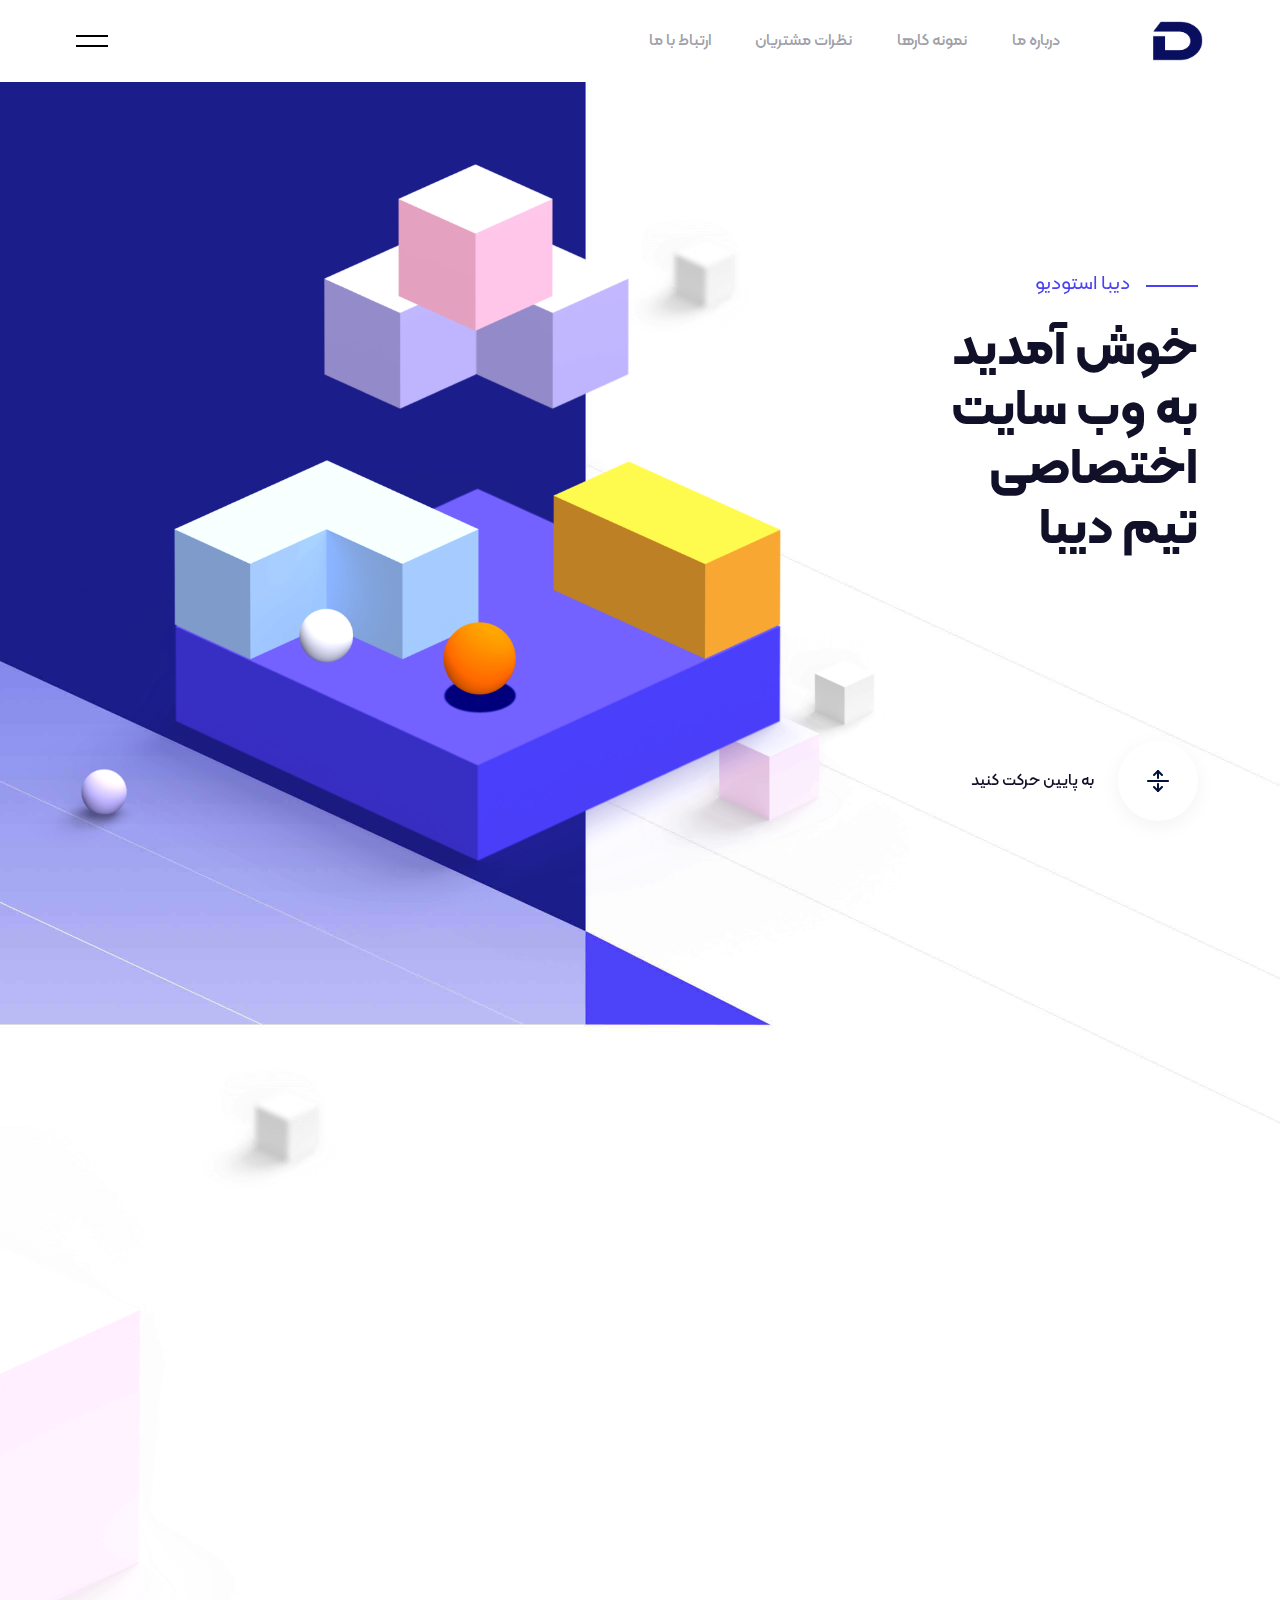
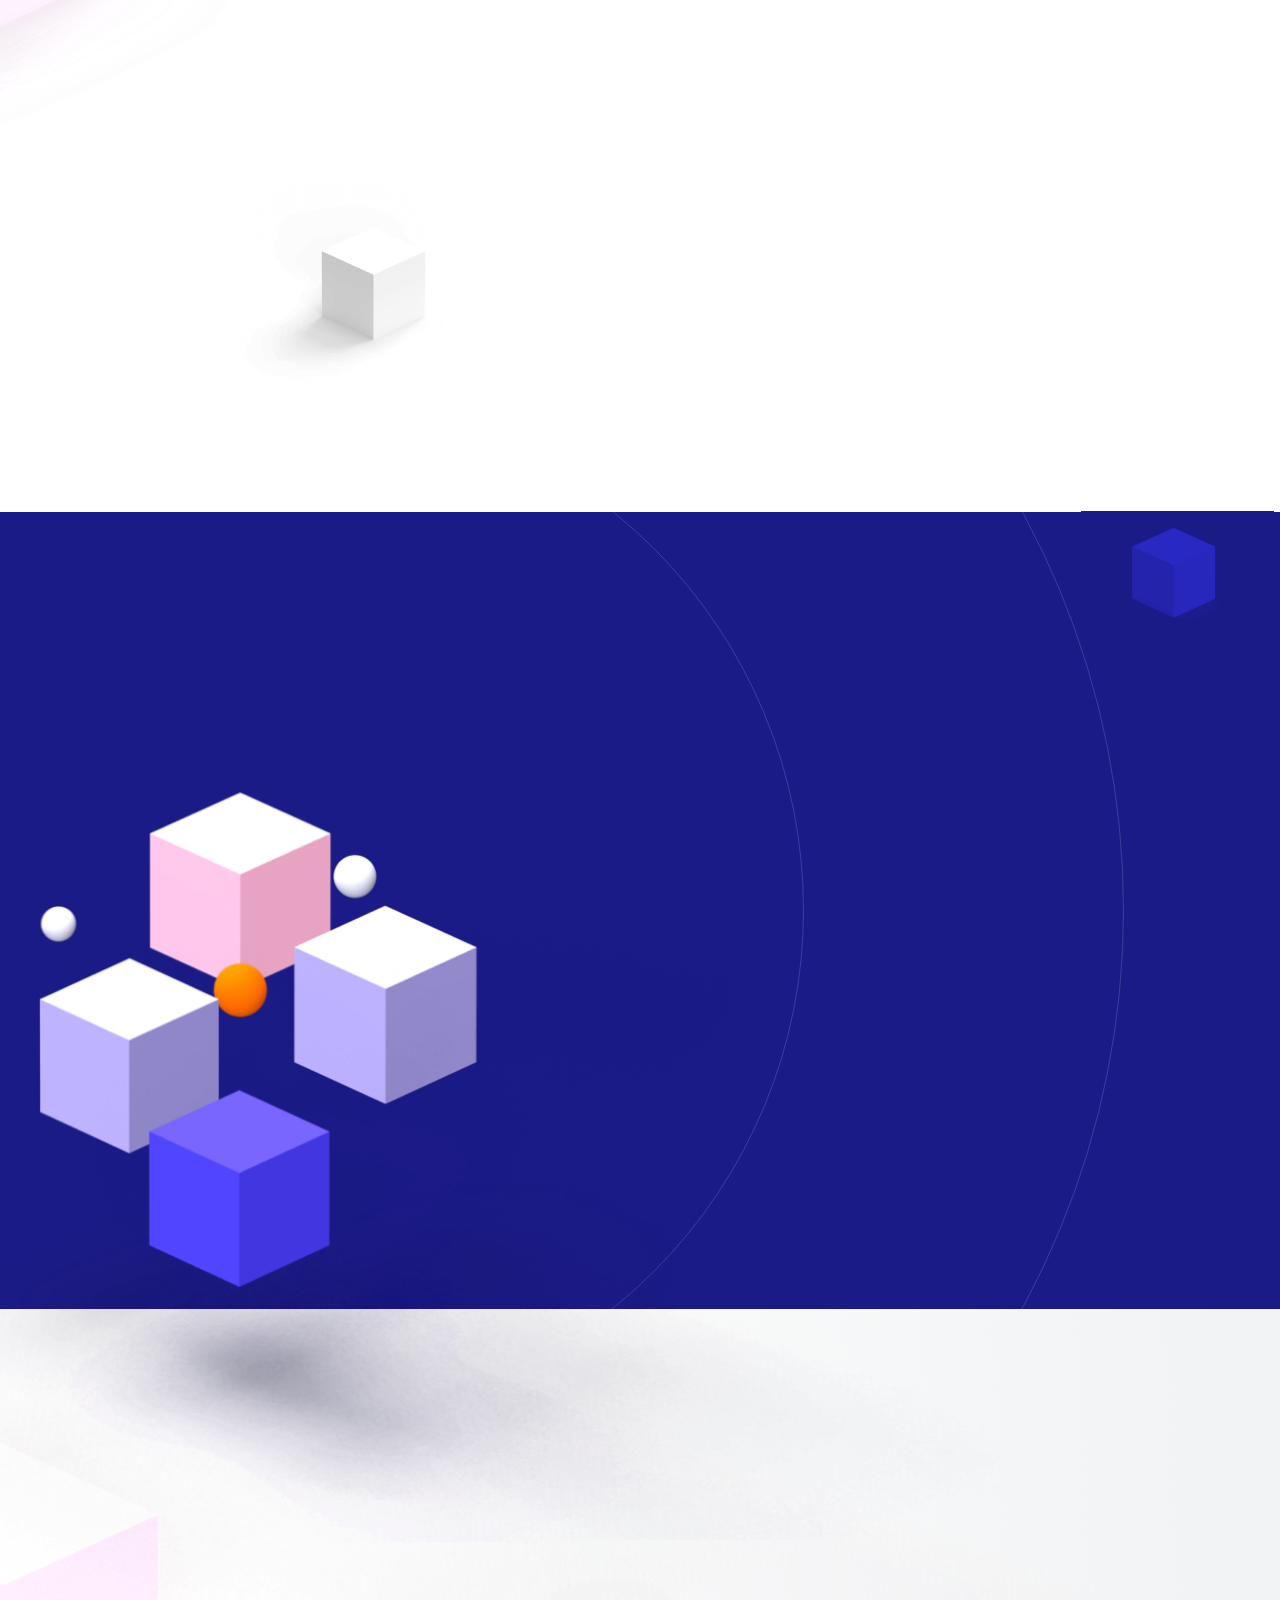
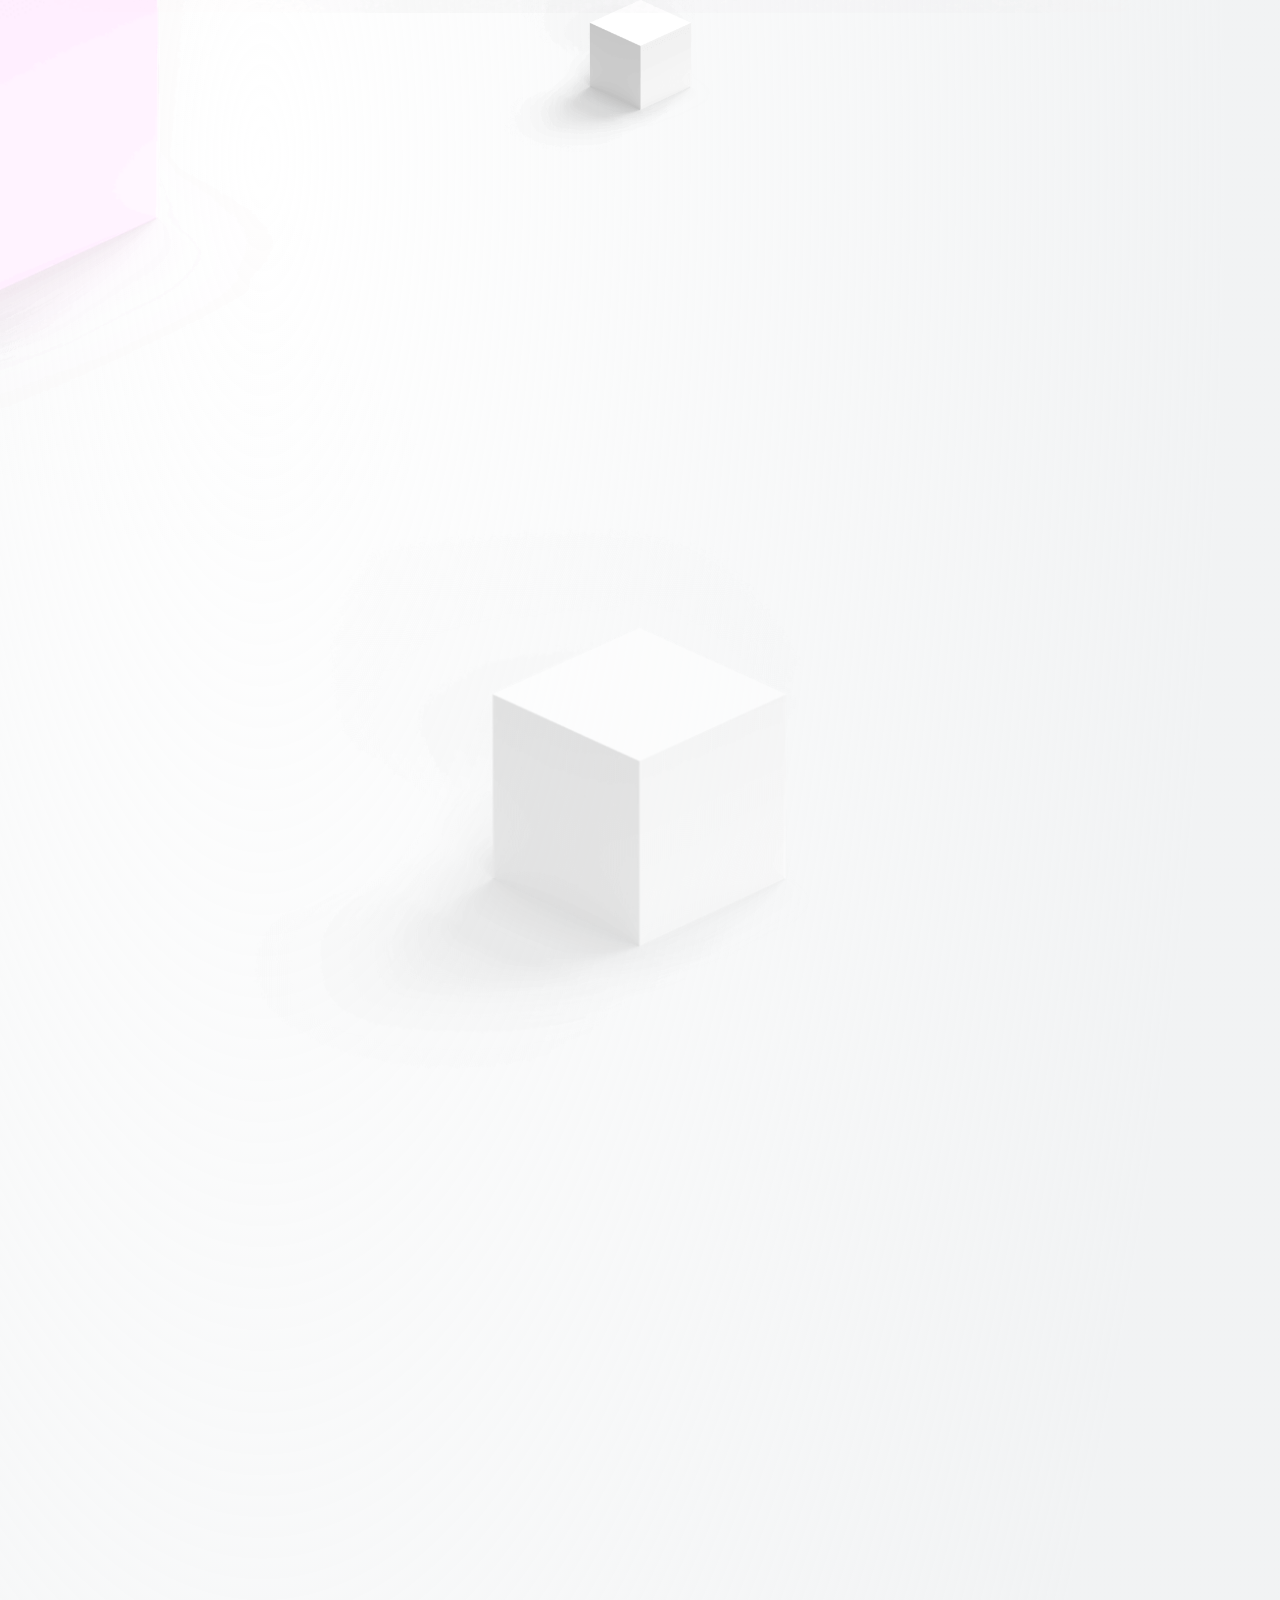
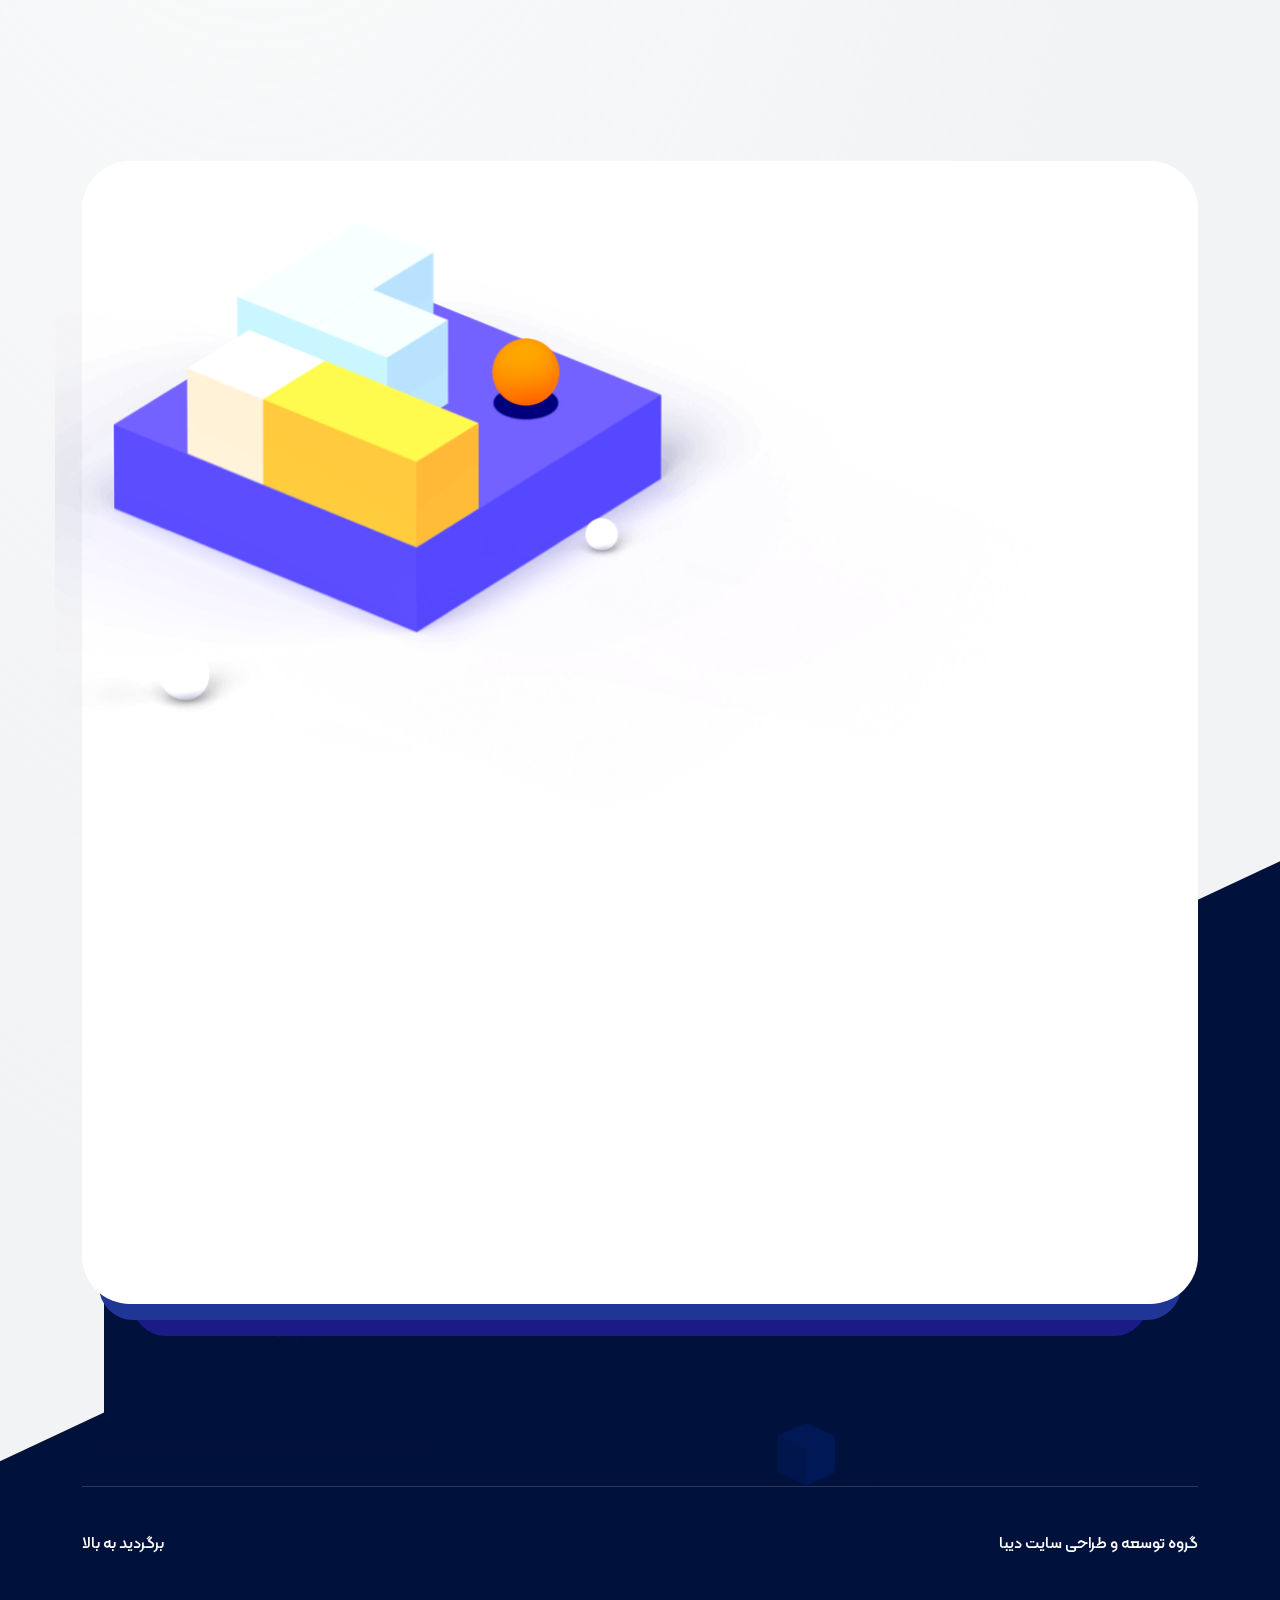
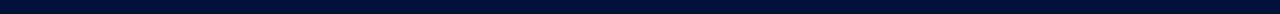
==== commit 933c905c: "Task ends diba first rlease" ====
--- a/index.html
+++ b/index.html
@@ -62,17 +62,17 @@
           <div class="header__center center">
             <a class="header__logo" href="/"><img class="header__pic" src="static/img/logo.png" alt="" /></a>
             <div class="header__social header__social_main">
-              <a class="header__link" href="#details">درباره ما</a>
-              <a class="header__link" href="#cases">نمونه کارها</a>
-              <a class="header__link" href="#customers">نظرات مشتریان</a>
-              <a class="header__link" href="#contactUs">ارتباط با ما</a>
+              <a class="header__link js-scroll-cs" href="#details">درباره ما</a>
+              <a class="header__link js-scroll-cs" href="#cases">نمونه کارها</a>
+              <a class="header__link js-scroll-cs" href="#customers">نظرات مشتریان</a>
+              <a class="header__link js-scroll-cs" href="#contactUs">ارتباط با ما</a>
               <!-- <a class="header__link" href="/career.html">کارآموزی</a> -->
             </div>
             <button class="header__burger js-header-burger"></button>
           </div>
           <div class="header__wrapper js-header-wrapper" id="header">
             <div class="header__preview">
-              <a class="header__logo" href="index-2.html"><img class="header__pic" src="static/img/logo-white.svg" alt="" /></a>
+              <a class="header__logo" href="index-2.html"><img class="header__pic" src="static/img/logow.png" alt="" /></a>
               <div class="header__img">
                 <img class="header__pic" src="static/img/content/bg-header.png" alt="" />
               </div>
@@ -104,10 +104,23 @@
               </nav>
               <div class="header__social header__social_inner">
                 <a class="header__link" href="https://web.whatsapp.com/send?phone=989027165900&text=%D8%B3%D9%84%D8%A7%D9%85&app_absent=0">
-                  <svg version="1.1" id="Capa_1" xmlns="http://www.w3.org/2000/svg" xmlns:xlink="http://www.w3.org/1999/xlink" x="0px" y="0px"
-                  width="16px" height="16px" viewBox="0 0 90 90" style="enable-background:new 0 0 90 90;" xml:space="preserve">
-               <g>
-                 <path id="WhatsApp" d="M90,43.841c0,24.213-19.779,43.841-44.182,43.841c-7.747,0-15.025-1.98-21.357-5.455L0,90l7.975-23.522
+                  <svg
+                    version="1.1"
+                    id="Capa_1"
+                    xmlns="http://www.w3.org/2000/svg"
+                    xmlns:xlink="http://www.w3.org/1999/xlink"
+                    x="0px"
+                    y="0px"
+                    width="16px"
+                    height="16px"
+                    viewBox="0 0 90 90"
+                    style="enable-background: new 0 0 90 90"
+                    xml:space="preserve"
+                  >
+                    <g>
+                      <path
+                        id="WhatsApp"
+                        d="M90,43.841c0,24.213-19.779,43.841-44.182,43.841c-7.747,0-15.025-1.98-21.357-5.455L0,90l7.975-23.522
                    c-4.023-6.606-6.34-14.354-6.34-22.637C1.635,19.628,21.416,0,45.818,0C70.223,0,90,19.628,90,43.841z M45.818,6.982
                    c-20.484,0-37.146,16.535-37.146,36.859c0,8.065,2.629,15.534,7.076,21.61L11.107,79.14l14.275-4.537
                    c5.865,3.851,12.891,6.097,20.437,6.097c20.481,0,37.146-16.533,37.146-36.857S66.301,6.982,45.818,6.982z M68.129,53.938
@@ -117,41 +130,27 @@
                    c0.543-0.628,0.723-1.075,1.082-1.793c0.363-0.717,0.182-1.344-0.09-1.883c-0.27-0.537-2.438-5.825-3.34-7.977
                    c-0.902-2.15-1.803-1.792-2.436-1.792c-0.631,0-1.354-0.09-2.076-0.09c-0.722,0-1.896,0.269-2.889,1.344
                    c-0.992,1.076-3.789,3.676-3.789,8.963c0,5.288,3.879,10.397,4.422,11.113c0.541,0.716,7.49,11.92,18.5,16.223
-                   C58.2,65.771,58.2,64.336,60.186,64.156c1.984-0.179,6.406-2.599,7.312-5.107C68.398,56.537,68.398,54.386,68.129,53.938z"/>
-               </g>
-               <g>
-               </g>
-               <g>
-               </g>
-               <g>
-               </g>
-               <g>
-               </g>
-               <g>
-               </g>
-               <g>
-               </g>
-               <g>
-               </g>
-               <g>
-               </g>
-               <g>
-               </g>
-               <g>
-               </g>
-               <g>
-               </g>
-               <g>
-               </g>
-               <g>
-               </g>
-               <g>
-               </g>
-               <g>
-               </g>
-                  </svg>                   
-                    واتساپ
-                  </a>
+                   C58.2,65.771,58.2,64.336,60.186,64.156c1.984-0.179,6.406-2.599,7.312-5.107C68.398,56.537,68.398,54.386,68.129,53.938z"
+                      />
+                    </g>
+                    <g></g>
+                    <g></g>
+                    <g></g>
+                    <g></g>
+                    <g></g>
+                    <g></g>
+                    <g></g>
+                    <g></g>
+                    <g></g>
+                    <g></g>
+                    <g></g>
+                    <g></g>
+                    <g></g>
+                    <g></g>
+                    <g></g>
+                  </svg>
+                  واتساپ
+                </a>
                 <a class="header__link" href="https://www.instagram.com/diba.stu/">
                   <svg xmlns="http://www.w3.org/2000/svg" width="16" height="16" viewBox="0 0 16 16">
                     <path
@@ -234,7 +233,7 @@
               <div class="details__item" data-aos="animation-translate-y" data-aos-delay="200">
                 <div class="details__preview details__preview_cursor">
                   <div class="details__img">
-                    <img class="details__pic" src="static/img/content/cursor.png" alt="" />
+                    <img class="details__pic" src="static/img/14.png" alt="" />
                   </div>
                 </div>
                 <h5 class="details__category h5" data-aos="">ارتباط دائمی با مشتری</h5>
@@ -244,7 +243,7 @@
               <div class="details__item" data-aos="animation-translate-y" data-aos-delay="250">
                 <div class="details__preview details__preview_hand">
                   <div class="details__img">
-                    <img class="details__pic" src="static/img/content/hand.png" alt="" />
+                    <img class="details__pic" src="static/img/9.png" alt="" />
                   </div>
                 </div>
                 <h5 class="details__category h5">دریافت پروژه در زمان سریع</h5>
@@ -254,7 +253,7 @@
               <div class="details__item" data-aos="animation-translate-y" data-aos-delay="300">
                 <div class="details__preview details__preview_color">
                   <div class="details__img">
-                    <img class="details__pic" src="static/img/content/color-picker.png" alt="" />
+                    <img class="details__pic" src="static/img/5.png" alt="" />
                   </div>
                 </div>
                 <h5 class="details__category h5">مناسب ترین هزینه</h5>
@@ -343,20 +342,26 @@
               <div class="cases__slider owl-carousel js-slider-cases">
                 <a class="cases__item" data-aos="animation-translate-y">
                   <div class="cases__preview">
-                    <img class="cases__pic" src="static/img/content/cases-pic-5.jpg" alt="" />
+                    <img class="cases__pic" src="static/img/content/Portfolio1.jpg" alt="" />
                   </div>
                   <div class="cases__body">
                     <h4 class="cases__info h4">وبسایت خرید و فروش املاک</h4>
-                    <div class="cases__text">یکی از بهترین طراحی ها در زمینه فروش املاک</div>
+                    <div class="cases__text">
+                      یکی از بهترین طراحی ها در زمینه فروش املاک در جهت خرید و فروش ملک و بهبود حضور در فضای دیجیتال توسط طراحان دیبا به
+                      مشتری محترم تحویل داده شده است
+                    </div>
                   </div>
                 </a>
                 <a class="cases__item" data-aos="animation-translate-y">
                   <div class="cases__preview">
-                    <img class="cases__pic" src="static/img/content/cases-pic-6.jpg" alt="" />
+                    <img class="cases__pic" src="static/img/content/Portfolio2.jpg" alt="" />
                   </div>
                   <div class="cases__body">
-                    <h4 class="cases__info h4">وبسایت رستوران</h4>
-                    <div class="cases__text">سایت کاربردی در حوزه رستوران داری</div>
+                    <h4 class="cases__info h4">وبسایت حوزه فرهنگی</h4>
+                    <div class="cases__text">
+                      این وب سایت برای دیلمان مجله ای است به تمامی فرهنگی، اجتماعی و انتقادی که توسط مجموعه ای از نویسندگان مستقل اداره می
+                      شود. و توسط تیم طراحی دیبا تحت وردپرس طراحی شده است
+                    </div>
                   </div>
                 </a>
               </div>
@@ -380,61 +385,61 @@
               <div class="review__slider owl-carousel js-slider-review">
                 <div class="review__item">
                   <div class="review__text">
-                    دیبا یک صفحه فرود تمیز و خلاق است که با هر فریلنسر یا طراح مطابقت دارد ، به راحتی می توانید از آن استفاده کنید صفحه را
-                    در اسکتچ یا فیگما بسازید
+                    من افتخار همکاری با دیبا استودیو رو داشتم که میتونم به جرعت بگم یه تیم حرفه ای هستن همراه با بهترین سرعت عمل در تحویل و
+                    پشیبانی عالی بعد از پروژه داشتم و این موضوع بسیار برام قابل تحسین بود
                   </div>
                   <div class="review__author">
                     <div class="review__ava">
-                      <img class="review__pic" src="static/img/content/ava-1.jpg" alt="" />
+                      <img class="review__pic" src="static/img/content/sqaderi.jpeg" alt="customer 1 image" />
                     </div>
                     <div class="review__details">
-                      <div class="review__man h5">خط تیره</div>
-                      <div class="review__company">UI8</div>
+                      <div class="review__man h5">سارا قادری</div>
+                      <div class="review__company">تخصص در حوزه منسیس میکاپ</div>
                     </div>
                   </div>
                 </div>
                 <div class="review__item">
                   <div class="review__text">
-                    دیبا یک صفحه فرود تمیز و خلاق است که با هر فریلنسر یا طراح مطابقت دارد ، به راحتی می توانید از آن استفاده کنید صفحه را
-                    در اسکتچ یا فیگما بسازید
+                    طراحی مینیمال نمونه کار های دیبا باعث شد من که خودم چندیدن سال طراح هستم جذبشون بشم و این تیم در حال آماده سازی سایت
+                    شخصی بنده هستند که تا الان بسیار عالی پیش رفته
                   </div>
                   <div class="review__author">
                     <div class="review__ava">
-                      <img class="review__pic" src="static/img/content/ava-1.jpg" alt="" />
+                      <img class="review__pic" src="static/img/content/Ahashemi.jpeg" alt="customer 2 image" />
                     </div>
                     <div class="review__details">
-                      <div class="review__man h5">خط تیره</div>
-                      <div class="review__company">UI8</div>
+                      <div class="review__man h5">آیدا هاشمی</div>
+                      <div class="review__company">مدیر ارشد و طراح رابط کاربری</div>
                     </div>
                   </div>
                 </div>
                 <div class="review__item">
                   <div class="review__text">
-                    دیبا یک صفحه فرود تمیز و خلاق است که با هر فریلنسر یا طراح مطابقت دارد ، به راحتی می توانید از آن استفاده کنید صفحه را
-                    در اسکتچ یا فیگما بسازید
+                    من از فعالان حوزه سخت افزار و شبکه استان گیلان هستم و خیلی خوشحالم که با تیم دیبا برای رشد کسب و کارم در حوزه وب آشنا
+                    شدم و این آشنایی باعث رشد چارت درآمدی بنده شده است
                   </div>
                   <div class="review__author">
                     <div class="review__ava">
-                      <img class="review__pic" src="static/img/content/ava-1.jpg" alt="" />
+                      <img class="review__pic" src="static/img/content/Amosania.jpeg" alt="customer 3 image" />
                     </div>
                     <div class="review__details">
-                      <div class="review__man h5">خط تیره</div>
-                      <div class="review__company">UI8</div>
+                      <div class="review__man h5">امیر محمد موسی نیا</div>
+                      <div class="review__company">متخصص حوزه سخت افزار و شبکه</div>
                     </div>
                   </div>
                 </div>
                 <div class="review__item">
                   <div class="review__text">
-                    دیبا یک صفحه فرود تمیز و خلاق است که با هر فریلنسر یا طراح مطابقت دارد ، به راحتی می توانید از آن استفاده کنید صفحه را
-                    در اسکتچ یا فیگما بسازید
+                    فعالیت های منظم و تعهد کاری تیم دیبا استودیو موجب شد تا به سبک طراحی سایت این تیم اطمینان کنیم و خدارو شاکریم که بازدهی
+                    عالی در حوزه آموزش استان به دست آوردیم
                   </div>
                   <div class="review__author">
                     <div class="review__ava">
-                      <img class="review__pic" src="static/img/content/ava-1.jpg" alt="" />
+                      <img class="review__pic" src="static/img/content/Shoushangi.jpeg" alt="customer 4 image" />
                     </div>
                     <div class="review__details">
-                      <div class="review__man h5">خط تیره</div>
-                      <div class="review__company">UI8</div>
+                      <div class="review__man h5">ثمینه هوشنگی</div>
+                      <div class="review__company">فعال ارشد حوزه آموزشی</div>
                     </div>
                   </div>
                 </div>
@@ -465,7 +470,7 @@
                   <div class="contacts__stage stage" data-aos="animation-scale-y">مشاوره رایگان</div>
                   <h2 class="contacts__title h1" data-aos="animation-scale-y" data-aos-delay="200">بیاید <br />با همدیگه کار بکنیم</h2>
                   <div class="contacts__info" data-aos="animation-scale-y" data-aos-delay="400">
-                    ما خوشحال می شویم که با شما همکاری داشته باشیم، برای دریافت مشاوره نام . شماره تماس خودتان را در فرم مقابل وارد کتید تا
+                    ما خوشحال می شویم که با شما همکاری داشته باشیم، برای دریافت مشاوره نام و شماره تماس خودتان را در فرم مقابل وارد کنید تا
                     همکاران ما در اولین فرصت با شما تماس بگیرند.
                   </div>
                 </div>
@@ -483,7 +488,7 @@
                       </div>
                       <div class="contacts__text">info@diba.studio</div>
                     </a>
-                    <a class="contacts__line" href="tel:+441236547890">
+                    <a class="contacts__line" href="tel:+989115447316">
                       <div class="contacts__icon">
                         <svg xmlns="http://www.w3.org/2000/svg" width="17" height="18" fill="none" viewBox="0 0 17 18">
                           <path
@@ -496,58 +501,66 @@
                       <div class="contacts__text phone__text">+98 911 544 7316</div></a
                     >
                   </div>
-             
-<form class="contacts__form" id="my_form" data-aos="animation-translate-y" data-aos-delay="200">
-	<div class="contacts__field field">
-	  <div class="field__wrap">
-		<input id="n" class="field__input" type="text" name="name" placeholder="نام و نام خانوادگی" required/>
-		<div class="field__icon">
-		  <svg xmlns="http://www.w3.org/2000/svg" width="17" height="18" fill="none" viewBox="0 0 17 18">
-			<path
-			  fill-rule="evenodd"
-			  d="M8.5.875a4.5 4.5 0 0 0-4.5 4.5v2a4.5 4.5 0 1 0 9 0v-2a4.5 4.5 0 0 0-4.5-4.5zM6 5.375a2.5 2.5 0 1 1 5 0v2a2.5 2.5 0 1 1-5 0v-2zM3.547 12.25a1 1 0 0 0-.969-1.75A5 5 0 0 0 0 14.875v2a1 1 0 0 0 1 1h15a1 1 0 0 0 1-1v-2a5 5 0 0 0-2.578-4.375 1 1 0 1 0-.969 1.75A3 3 0 0 1 15 14.875v1H2v-1a3 3 0 0 1 1.547-2.625z"
-			  fill="#111029"
-			></path>
-		  </svg>
-		</div>
-	  </div>
-	</div>
-	<div class="contacts__field field">
-	  <div class="field__wrap">
-		<input id="p"  class="field__input" name="phone" type="tel" pattern="[0-9]{4}[0-9]{3}[0-9]{4}" placeholder="شماره موبایل" required/>
-		<div class="field__icon">
-		  <svg
-			id="Layer_1"
-			enable-background="new 0 0 512.021 512.021"
-			height="17"
-			width="17"
-			viewBox="0 0 512.021 512.021"
-			width="512"
-			xmlns="http://www.w3.org/2000/svg"
-		  >
-			<g>
-			  <path
-				d="m367.988 512.021c-16.528 0-32.916-2.922-48.941-8.744-70.598-25.646-136.128-67.416-189.508-120.795s-95.15-118.91-120.795-189.508c-8.241-22.688-10.673-46.108-7.226-69.612 3.229-22.016 11.757-43.389 24.663-61.809 12.963-18.501 30.245-33.889 49.977-44.5 21.042-11.315 44.009-17.053 68.265-17.053 7.544 0 14.064 5.271 15.645 12.647l25.114 117.199c1.137 5.307-.494 10.829-4.331 14.667l-42.913 42.912c40.482 80.486 106.17 146.174 186.656 186.656l42.912-42.913c3.838-3.837 9.361-5.466 14.667-4.331l117.199 25.114c7.377 1.581 12.647 8.101 12.647 15.645 0 24.256-5.738 47.224-17.054 68.266-10.611 19.732-25.999 37.014-44.5 49.977-18.419 12.906-39.792 21.434-61.809 24.663-6.899 1.013-13.797 1.518-20.668 1.519zm-236.349-479.321c-31.995 3.532-60.393 20.302-79.251 47.217-21.206 30.265-26.151 67.49-13.567 102.132 49.304 135.726 155.425 241.847 291.151 291.151 34.641 12.584 71.866 7.64 102.132-13.567 26.915-18.858 43.685-47.256 47.217-79.251l-95.341-20.43-44.816 44.816c-4.769 4.769-12.015 6.036-18.117 3.168-95.19-44.72-172.242-121.772-216.962-216.962-2.867-6.103-1.601-13.349 3.168-18.117l44.816-44.816z"
-			  />
-			</g>
-		  </svg>
-		</div>
-	  </div>
-	  <span id="status" class="status"></span>
-	</div>
-	<div class="contacts__btn">
-	  <button class="btn btn_purple" id="mybtn" type="submit">
-		<span class="btn__text">دریافت مشاوره</span>
-		<svg xmlns="http://www.w3.org/2000/svg" width="22" height="16" fill="none" viewBox="0 0 22 16">
-		  <path
-			fill-rule="evenodd"
-			d="M14.707.293a1 1 0 0 0-1.414 0 1 1 0 0 0 0 1.414L18.586 7H1a1 1 0 1 0 0 2h17.586l-5.293 5.293a1 1 0 0 0 1.414 1.414l7-7c.183-.183.28-.419.292-.659L22 8m-.076-.383c-.049-.118-.121-.228-.217-.324l-7-7m7.217 7.324c.048.115.075.241.076.374z"
-			fill="#fff"
-		  ></path>
-		</svg>
-	  </button>
-	</div>
-  </form>
+
+                  <form class="contacts__form" id="my_form" data-aos="animation-translate-y" data-aos-delay="200">
+                    <div class="contacts__field field">
+                      <div class="field__wrap">
+                        <input id="n" class="field__input" type="text" name="name" placeholder="نام و نام خانوادگی" required />
+                        <div class="field__icon">
+                          <svg xmlns="http://www.w3.org/2000/svg" width="17" height="18" fill="none" viewBox="0 0 17 18">
+                            <path
+                              fill-rule="evenodd"
+                              d="M8.5.875a4.5 4.5 0 0 0-4.5 4.5v2a4.5 4.5 0 1 0 9 0v-2a4.5 4.5 0 0 0-4.5-4.5zM6 5.375a2.5 2.5 0 1 1 5 0v2a2.5 2.5 0 1 1-5 0v-2zM3.547 12.25a1 1 0 0 0-.969-1.75A5 5 0 0 0 0 14.875v2a1 1 0 0 0 1 1h15a1 1 0 0 0 1-1v-2a5 5 0 0 0-2.578-4.375 1 1 0 1 0-.969 1.75A3 3 0 0 1 15 14.875v1H2v-1a3 3 0 0 1 1.547-2.625z"
+                              fill="#111029"
+                            ></path>
+                          </svg>
+                        </div>
+                      </div>
+                    </div>
+                    <div class="contacts__field field">
+                      <div class="field__wrap">
+                        <input
+                          id="p"
+                          class="field__input"
+                          name="phone"
+                          type="tel"
+                          pattern="[0-9]{4}[0-9]{3}[0-9]{4}"
+                          placeholder="شماره موبایل"
+                          required
+                        />
+                        <div class="field__icon">
+                          <svg
+                            id="Layer_1"
+                            enable-background="new 0 0 512.021 512.021"
+                            height="17"
+                            width="17"
+                            viewBox="0 0 512.021 512.021"
+                            width="512"
+                            xmlns="http://www.w3.org/2000/svg"
+                          >
+                            <g>
+                              <path
+                                d="m367.988 512.021c-16.528 0-32.916-2.922-48.941-8.744-70.598-25.646-136.128-67.416-189.508-120.795s-95.15-118.91-120.795-189.508c-8.241-22.688-10.673-46.108-7.226-69.612 3.229-22.016 11.757-43.389 24.663-61.809 12.963-18.501 30.245-33.889 49.977-44.5 21.042-11.315 44.009-17.053 68.265-17.053 7.544 0 14.064 5.271 15.645 12.647l25.114 117.199c1.137 5.307-.494 10.829-4.331 14.667l-42.913 42.912c40.482 80.486 106.17 146.174 186.656 186.656l42.912-42.913c3.838-3.837 9.361-5.466 14.667-4.331l117.199 25.114c7.377 1.581 12.647 8.101 12.647 15.645 0 24.256-5.738 47.224-17.054 68.266-10.611 19.732-25.999 37.014-44.5 49.977-18.419 12.906-39.792 21.434-61.809 24.663-6.899 1.013-13.797 1.518-20.668 1.519zm-236.349-479.321c-31.995 3.532-60.393 20.302-79.251 47.217-21.206 30.265-26.151 67.49-13.567 102.132 49.304 135.726 155.425 241.847 291.151 291.151 34.641 12.584 71.866 7.64 102.132-13.567 26.915-18.858 43.685-47.256 47.217-79.251l-95.341-20.43-44.816 44.816c-4.769 4.769-12.015 6.036-18.117 3.168-95.19-44.72-172.242-121.772-216.962-216.962-2.867-6.103-1.601-13.349 3.168-18.117l44.816-44.816z"
+                              />
+                            </g>
+                          </svg>
+                        </div>
+                      </div>
+                      <span id="status" class="status"></span>
+                    </div>
+                    <div class="contacts__btn">
+                      <button class="btn btn_purple" id="mybtn" type="submit">
+                        <span class="btn__text">دریافت مشاوره</span>
+                        <svg xmlns="http://www.w3.org/2000/svg" width="22" height="16" fill="none" viewBox="0 0 22 16">
+                          <path
+                            fill-rule="evenodd"
+                            d="M14.707.293a1 1 0 0 0-1.414 0 1 1 0 0 0 0 1.414L18.586 7H1a1 1 0 1 0 0 2h17.586l-5.293 5.293a1 1 0 0 0 1.414 1.414l7-7c.183-.183.28-.419.292-.659L22 8m-.076-.383c-.049-.118-.121-.228-.217-.324l-7-7m7.217 7.324c.048.115.075.241.076.374z"
+                            fill="#fff"
+                          ></path>
+                        </svg>
+                      </button>
+                    </div>
+                  </form>
                 </div>
                 <div class="contacts__social">
                   <div class="contacts__box" data-aos="animation-translate-y">
@@ -564,32 +577,65 @@
                   <div class="contacts__box" data-aos="animation-translate-y" data-aos-delay="150">
                     <a class="contacts__link" href="https://t.me/Mamadkamalipour/">
                       <svg xmlns="http://www.w3.org/2000/svg" width="16px" height="16px" viewBox="0 0 32 32">
-                        <path d="M16 0.5c-8.563 0-15.5 6.938-15.5 15.5s6.938 15.5 15.5 15.5c8.563 0 15.5-6.938 15.5-15.5s-6.938-15.5-15.5-15.5zM23.613 11.119l-2.544 11.988c-0.188 0.85-0.694 1.056-1.4 0.656l-3.875-2.856-1.869 1.8c-0.206 0.206-0.381 0.381-0.781 0.381l0.275-3.944 7.181-6.488c0.313-0.275-0.069-0.431-0.482-0.156l-8.875 5.587-3.825-1.194c-0.831-0.262-0.85-0.831 0.175-1.231l14.944-5.763c0.694-0.25 1.3 0.169 1.075 1.219z"/>
+                        <path
+                          d="M16 0.5c-8.563 0-15.5 6.938-15.5 15.5s6.938 15.5 15.5 15.5c8.563 0 15.5-6.938 15.5-15.5s-6.938-15.5-15.5-15.5zM23.613 11.119l-2.544 11.988c-0.188 0.85-0.694 1.056-1.4 0.656l-3.875-2.856-1.869 1.8c-0.206 0.206-0.381 0.381-0.781 0.381l0.275-3.944 7.181-6.488c0.313-0.275-0.069-0.431-0.482-0.156l-8.875 5.587-3.825-1.194c-0.831-0.262-0.85-0.831 0.175-1.231l14.944-5.763c0.694-0.25 1.3 0.169 1.075 1.219z"
+                        />
                       </svg>
-                      
+
                       <div class="contacts__text">تلگرام</div>
                     </a>
                   </div>
                   <div class="contacts__box" data-aos="animation-translate-y" data-aos-delay="300">
                     <a class="contacts__link" href="mailto:info@diba.studio">
-
-                      <svg version="1.1" baseProfile="tiny" id="Layer_1" xmlns:x="&ns_extend;" xmlns:i="&ns_ai;" xmlns:graph="&ns_graphs;"
-	 xmlns="http://www.w3.org/2000/svg" xmlns:xlink="http://www.w3.org/1999/xlink" xmlns:a="http://ns.adobe.com/AdobeSVGViewerExtensions/3.0/"
-	 x="0px" y="0px" width="16px" height="16px" viewBox="-0.5 0.5 42 42" xml:space="preserve">
-<path d="M40.5,31.5v-18c0,0-18.2,12.7-19.97,13.359C18.79,26.23,0.5,13.5,0.5,13.5v18c0,2.5,0.53,3,3,3h34
+                      <svg
+                        version="1.1"
+                        baseProfile="tiny"
+                        id="Layer_1"
+                        xmlns:x="&ns_extend;"
+                        xmlns:i="&ns_ai;"
+                        xmlns:graph="&ns_graphs;"
+                        xmlns="http://www.w3.org/2000/svg"
+                        xmlns:xlink="http://www.w3.org/1999/xlink"
+                        xmlns:a="http://ns.adobe.com/AdobeSVGViewerExtensions/3.0/"
+                        x="0px"
+                        y="0px"
+                        width="16px"
+                        height="16px"
+                        viewBox="-0.5 0.5 42 42"
+                        xml:space="preserve"
+                      >
+                        <path
+                          d="M40.5,31.5v-18c0,0-18.2,12.7-19.97,13.359C18.79,26.23,0.5,13.5,0.5,13.5v18c0,2.5,0.53,3,3,3h34
 	C40.029,34.5,40.5,34.061,40.5,31.5z M40.471,9.971c0-1.821-0.531-2.471-2.971-2.471h-34c-2.51,0-3,0.78-3,2.6l0.03,0.28
-	c0,0,18.069,12.44,20,13.12C22.57,22.71,40.5,10.1,40.5,10.1L40.471,9.971z"/>
+	c0,0,18.069,12.44,20,13.12C22.57,22.71,40.5,10.1,40.5,10.1L40.471,9.971z"
+                        />
                       </svg>
 
                       <div class="contacts__text">ایمیل</div>
                     </a>
                   </div>
                   <div class="contacts__box" data-aos="animation-translate-y" data-aos-delay="450">
-                    <a class="contacts__link" href="https://web.whatsapp.com/send?phone=989027165900&text=%D8%B3%D9%84%D8%A7%D9%85&app_absent=0">
-                      <svg version="1.1" id="Capa_1" xmlns="http://www.w3.org/2000/svg" xmlns:xlink="http://www.w3.org/1999/xlink" x="0px" y="0px"
-                      width="16px" height="16px" viewBox="0 0 90 90" style="enable-background:new 0 0 90 90;" xml:space="preserve">
-                   <g>
-                     <path id="WhatsApp" d="M90,43.841c0,24.213-19.779,43.841-44.182,43.841c-7.747,0-15.025-1.98-21.357-5.455L0,90l7.975-23.522
+                    <a
+                      class="contacts__link"
+                      href="https://web.whatsapp.com/send?phone=989027165900&text=%D8%B3%D9%84%D8%A7%D9%85&app_absent=0"
+                    >
+                      <svg
+                        version="1.1"
+                        id="Capa_1"
+                        xmlns="http://www.w3.org/2000/svg"
+                        xmlns:xlink="http://www.w3.org/1999/xlink"
+                        x="0px"
+                        y="0px"
+                        width="16px"
+                        height="16px"
+                        viewBox="0 0 90 90"
+                        style="enable-background: new 0 0 90 90"
+                        xml:space="preserve"
+                      >
+                        <g>
+                          <path
+                            id="WhatsApp"
+                            d="M90,43.841c0,24.213-19.779,43.841-44.182,43.841c-7.747,0-15.025-1.98-21.357-5.455L0,90l7.975-23.522
                        c-4.023-6.606-6.34-14.354-6.34-22.637C1.635,19.628,21.416,0,45.818,0C70.223,0,90,19.628,90,43.841z M45.818,6.982
                        c-20.484,0-37.146,16.535-37.146,36.859c0,8.065,2.629,15.534,7.076,21.61L11.107,79.14l14.275-4.537
                        c5.865,3.851,12.891,6.097,20.437,6.097c20.481,0,37.146-16.533,37.146-36.857S66.301,6.982,45.818,6.982z M68.129,53.938
@@ -599,39 +645,25 @@
                        c0.543-0.628,0.723-1.075,1.082-1.793c0.363-0.717,0.182-1.344-0.09-1.883c-0.27-0.537-2.438-5.825-3.34-7.977
                        c-0.902-2.15-1.803-1.792-2.436-1.792c-0.631,0-1.354-0.09-2.076-0.09c-0.722,0-1.896,0.269-2.889,1.344
                        c-0.992,1.076-3.789,3.676-3.789,8.963c0,5.288,3.879,10.397,4.422,11.113c0.541,0.716,7.49,11.92,18.5,16.223
-                       C58.2,65.771,58.2,64.336,60.186,64.156c1.984-0.179,6.406-2.599,7.312-5.107C68.398,56.537,68.398,54.386,68.129,53.938z"/>
-                   </g>
-                   <g>
-                   </g>
-                   <g>
-                   </g>
-                   <g>
-                   </g>
-                   <g>
-                   </g>
-                   <g>
-                   </g>
-                   <g>
-                   </g>
-                   <g>
-                   </g>
-                   <g>
-                   </g>
-                   <g>
-                   </g>
-                   <g>
-                   </g>
-                   <g>
-                   </g>
-                   <g>
-                   </g>
-                   <g>
-                   </g>
-                   <g>
-                   </g>
-                   <g>
-                   </g>
-                   </svg>            
+                       C58.2,65.771,58.2,64.336,60.186,64.156c1.984-0.179,6.406-2.599,7.312-5.107C68.398,56.537,68.398,54.386,68.129,53.938z"
+                          />
+                        </g>
+                        <g></g>
+                        <g></g>
+                        <g></g>
+                        <g></g>
+                        <g></g>
+                        <g></g>
+                        <g></g>
+                        <g></g>
+                        <g></g>
+                        <g></g>
+                        <g></g>
+                        <g></g>
+                        <g></g>
+                        <g></g>
+                        <g></g>
+                      </svg>
                       <div class="contacts__text">واتساپ</div>
                     </a>
                   </div>
@@ -687,7 +719,7 @@
             <div class="footer__center center">
               <div class="footer__bottom">
                 <div class="footer__copyright">گروه توسعه و طراحی سایت دیبا</div>
-                <a class="footer__scroll" href="#first">برگردید به بالا</a>
+                <a class="footer__scroll js-scroll-cs" href="#first">برگردید به بالا</a>
                 <!-- <a class="footer__career disabled" href="career.html" >فرصت های شغلی</a> -->
               </div>
             </div>
--- a/static/css/rtl.css
+++ b/static/css/rtl.css
@@ -243,7 +243,7 @@
     margin-left: unset;
   }
 }
-@media (min-width: 797px) {
+@media (min-width: 1200px) {
   .details__main {
     display: flex;
     justify-content: center;
@@ -529,31 +529,54 @@
     margin-right: 44px;
     margin-left: 33px;
   }
+  .review__item {
+    height: 300px;
+  }
+}
+
+@media (max-width: 1279px) {
+  .review__item {
+    height: 400px;
+  }
+
+  .review__ava {
+    margin: 1rem auto;
+  }
+}
+
+@media (min-width: 1279px) {
+  .review__item {
+    height: 400px;
+  }
 }
 
 .details__preview_cursor .details__img {
-  width: 288px;
+  width: 365px;
   top: unset;
   right: unset;
-  left: -20px;
+  left: -52px;
 }
 
 .details__preview_hand {
-  background: #6d63ff;
+  background: #ffc3a9;
+}
+
+.details__preview_cursor {
+  background: #7690ef;
 }
 
 .details__preview_hand .details__img {
-  width: 280px;
+  width: 500px;
 }
 
 .details__preview_color {
-  background: #fbe48f;
+  background: #f9e6a2;
 }
 
 .details__preview_color .details__img {
   top: unset;
-  right: -29px;
-  width: 280px;
+  right: -66px;
+  width: 372px;
 }
 
 .cases__preview {
@@ -561,7 +584,7 @@
 }
 
 .cases__preview .cases__pic {
-  height: 25rem !important;
+  height: 18rem !important;
 }
 
 .cases__body {
@@ -600,7 +623,7 @@
   background-color: #f8d7da;
   border-color: #f5c2c7;
 }
-.sendig__Wrapper{
+.sendig__Wrapper {
   display: flex;
   align-items: center;
   margin-top: 1rem;
@@ -615,4 +638,4 @@
 }
 span.sending {
   font-weight: 600;
-}+}
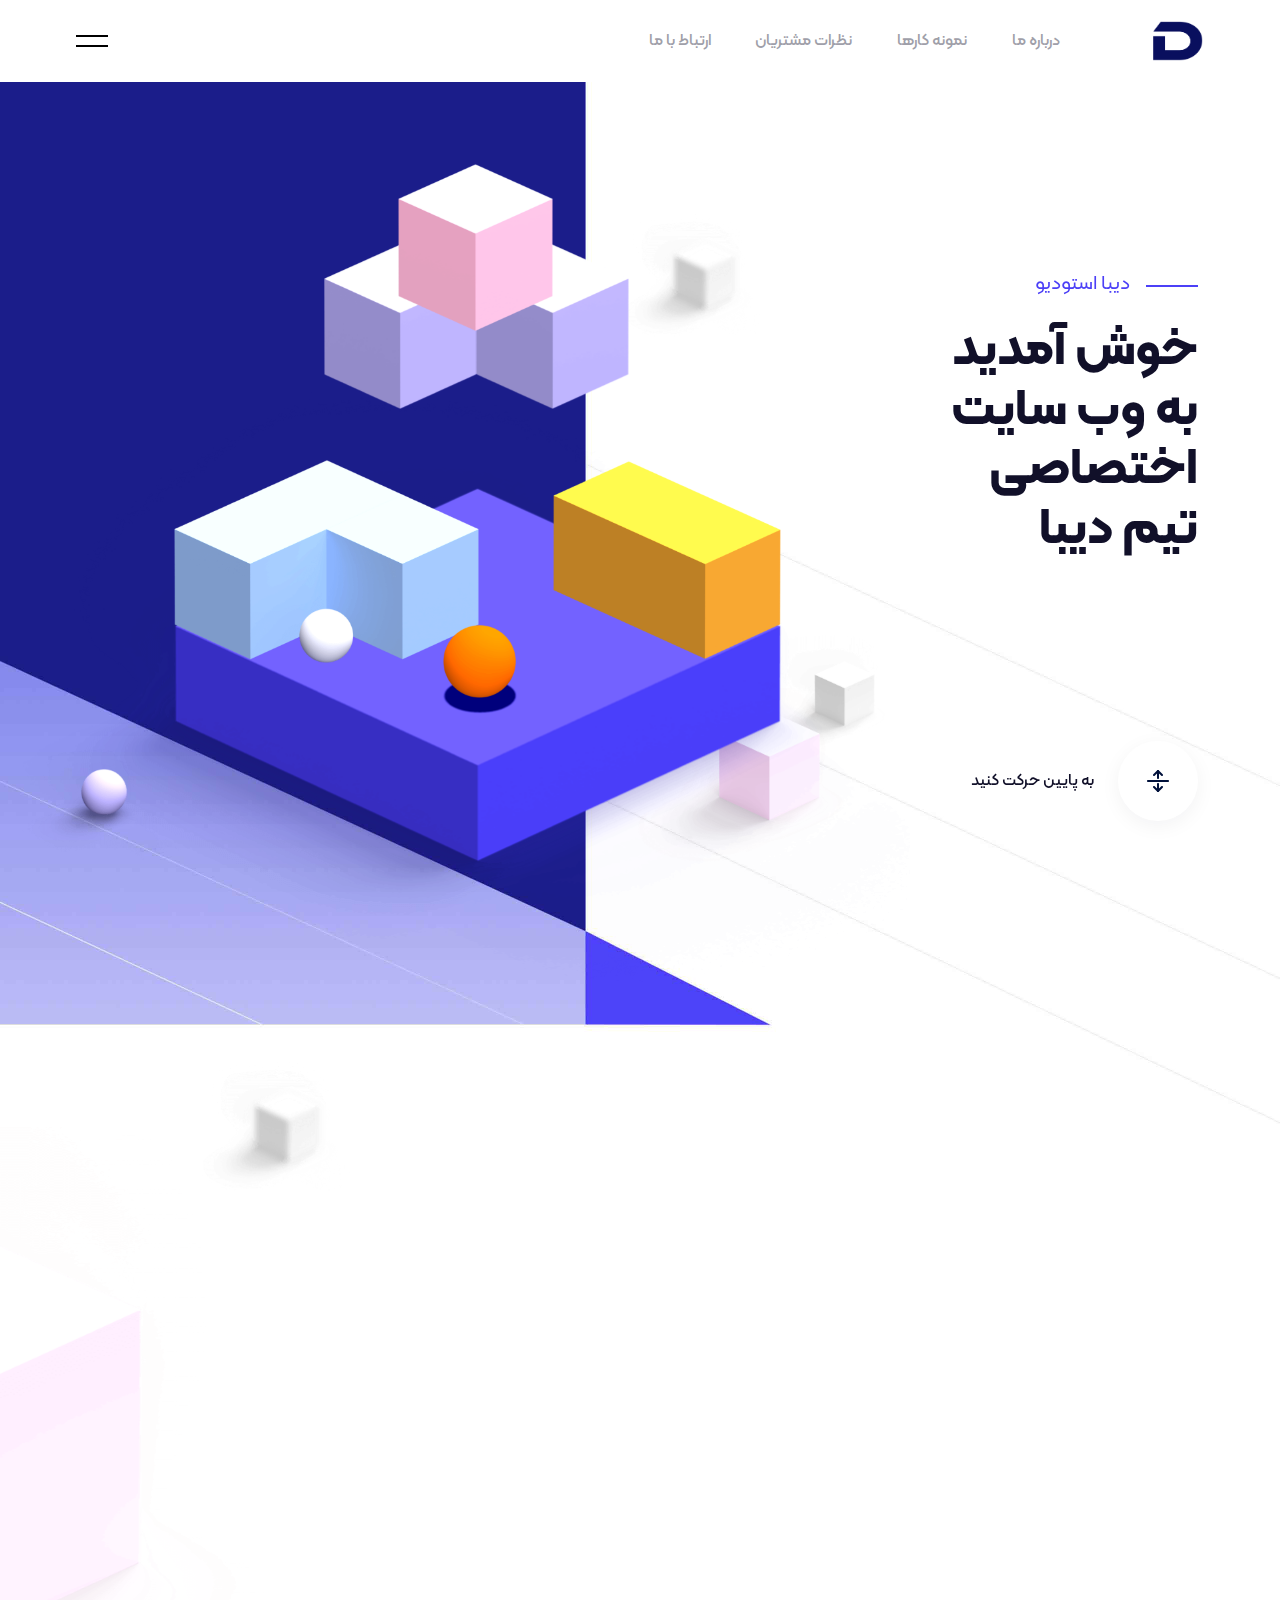
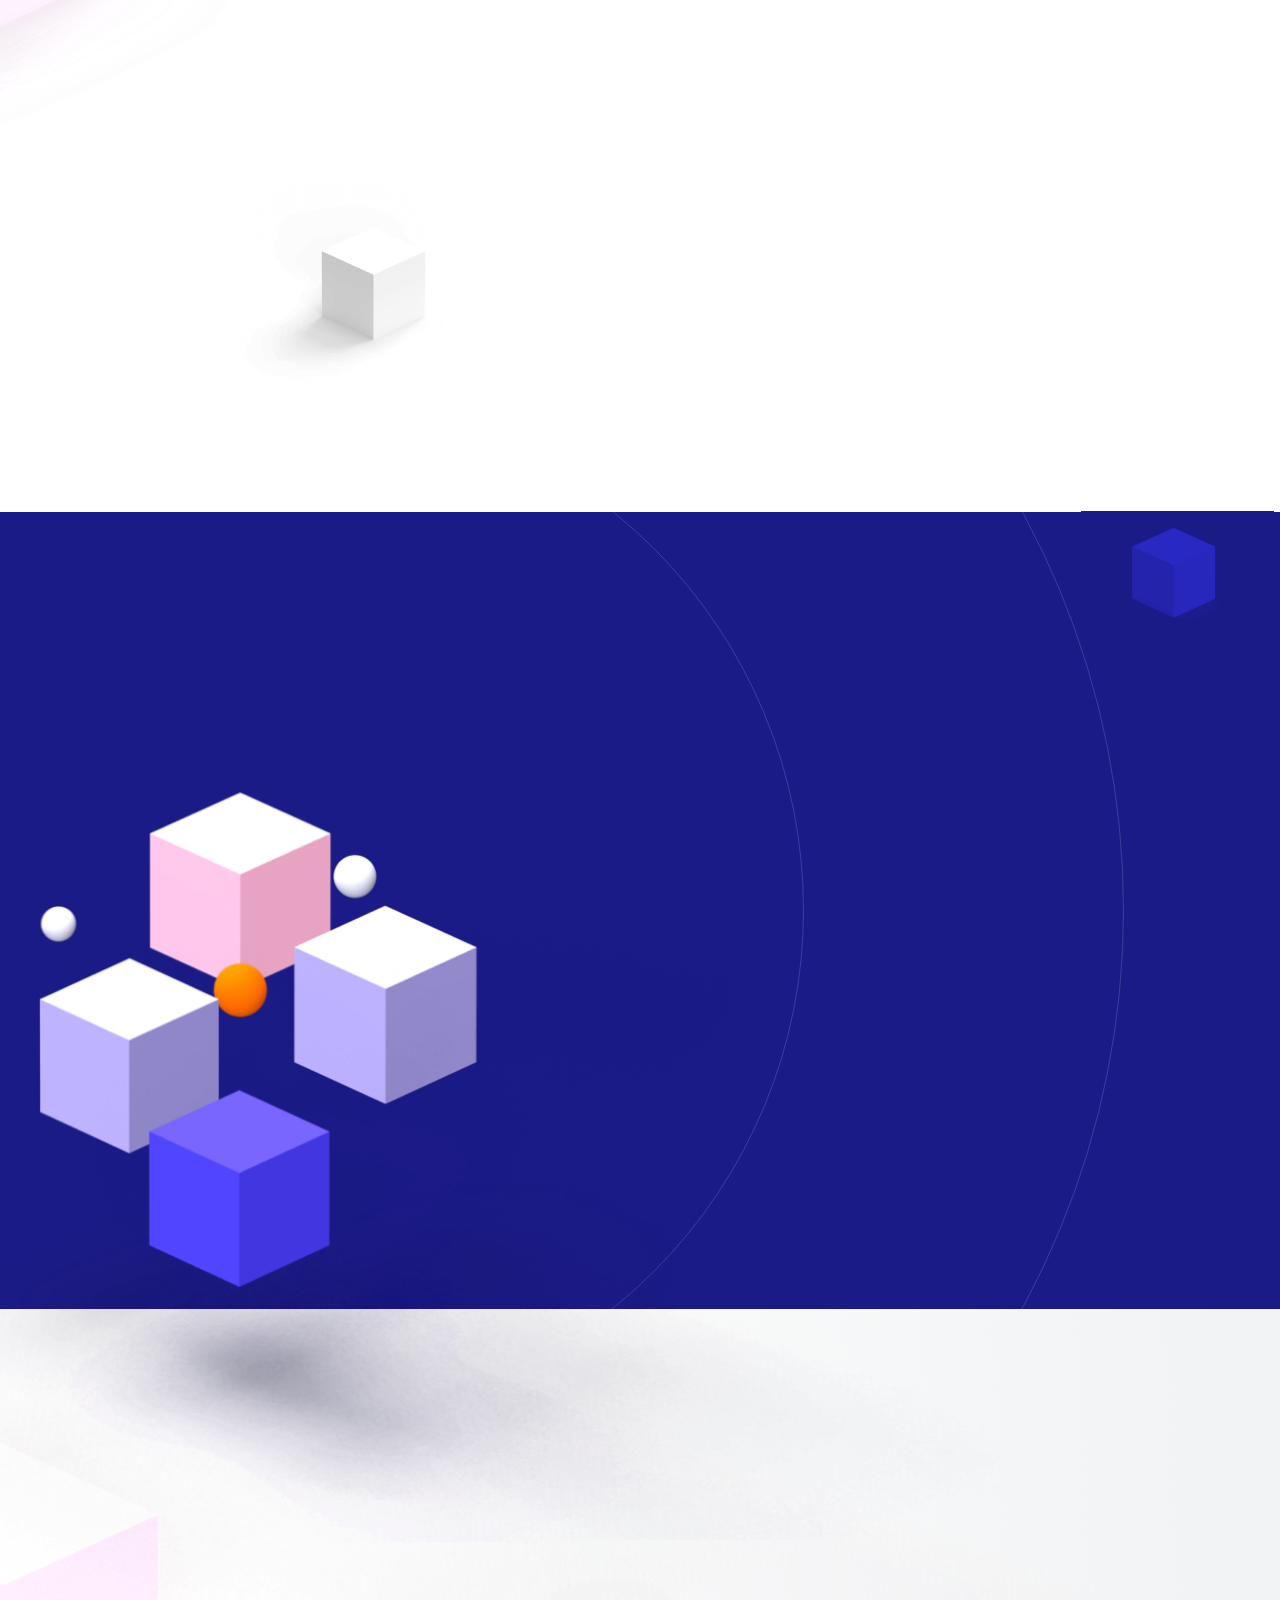
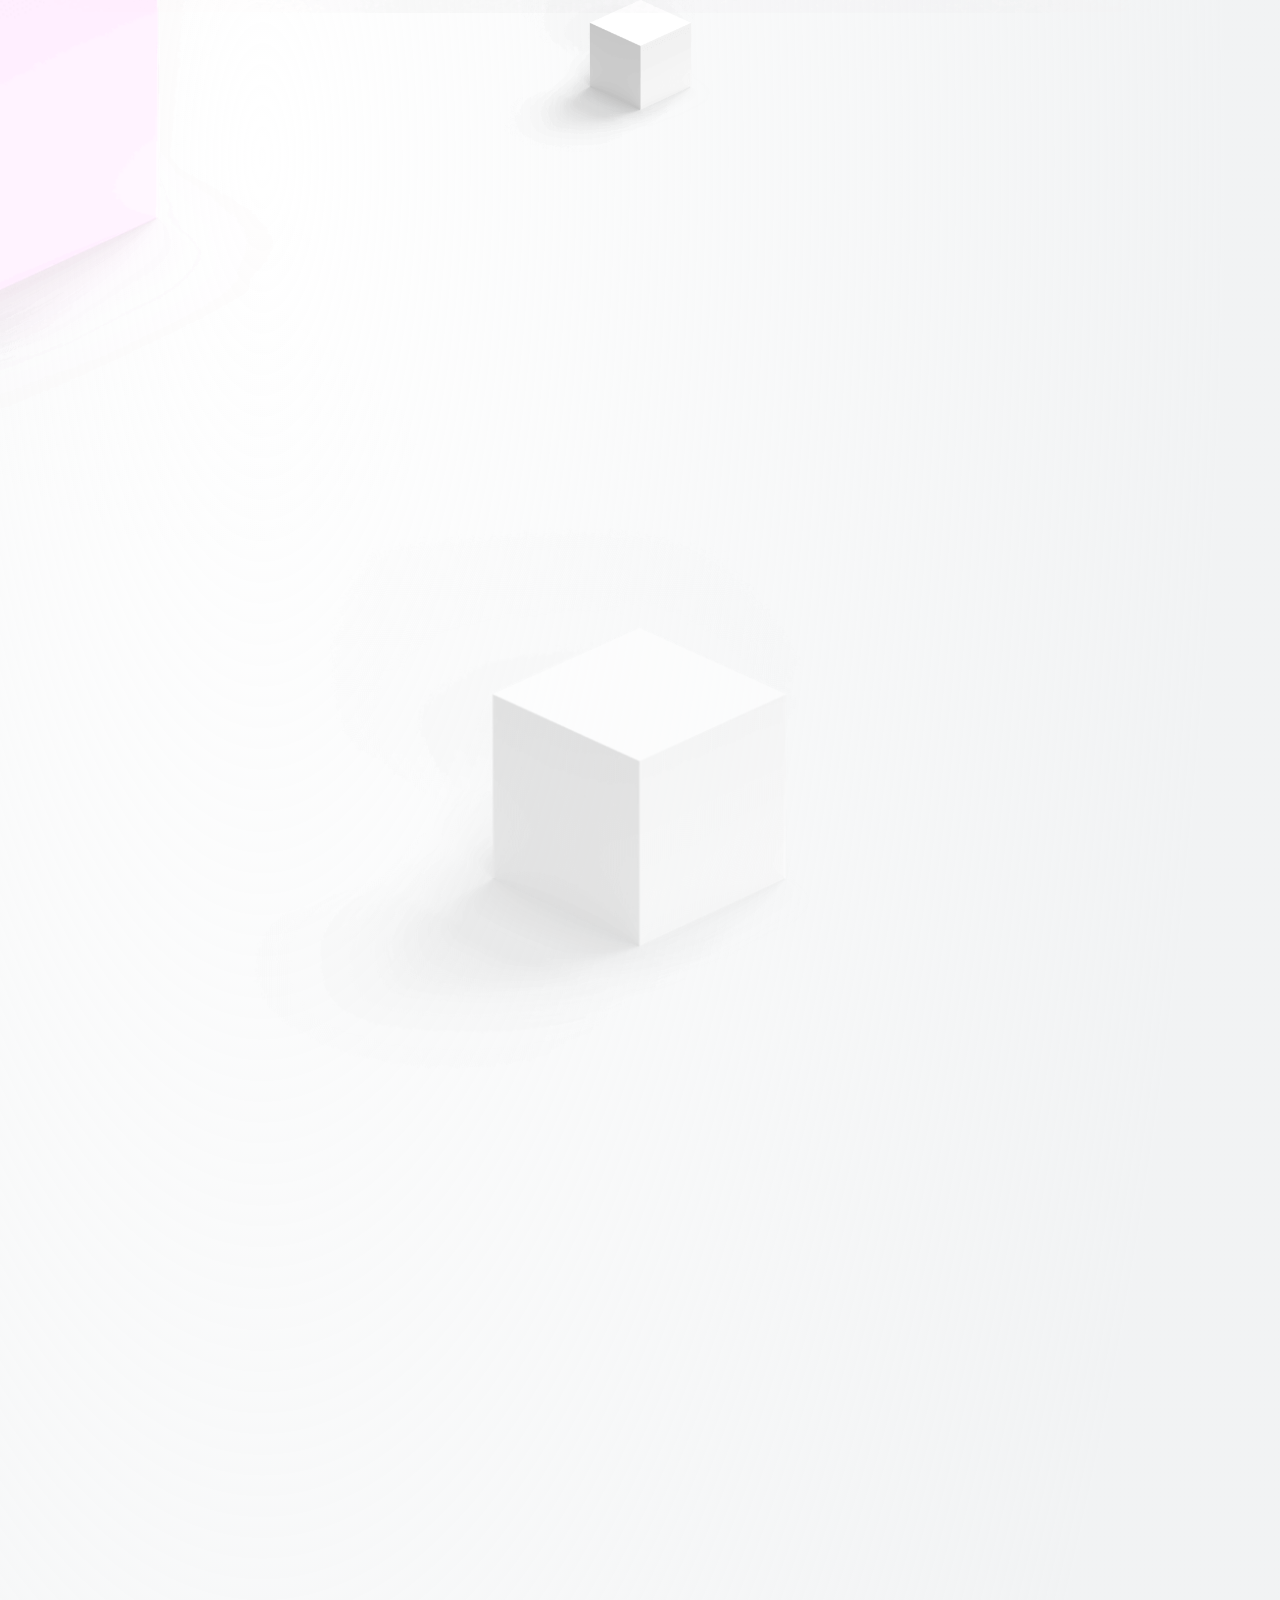
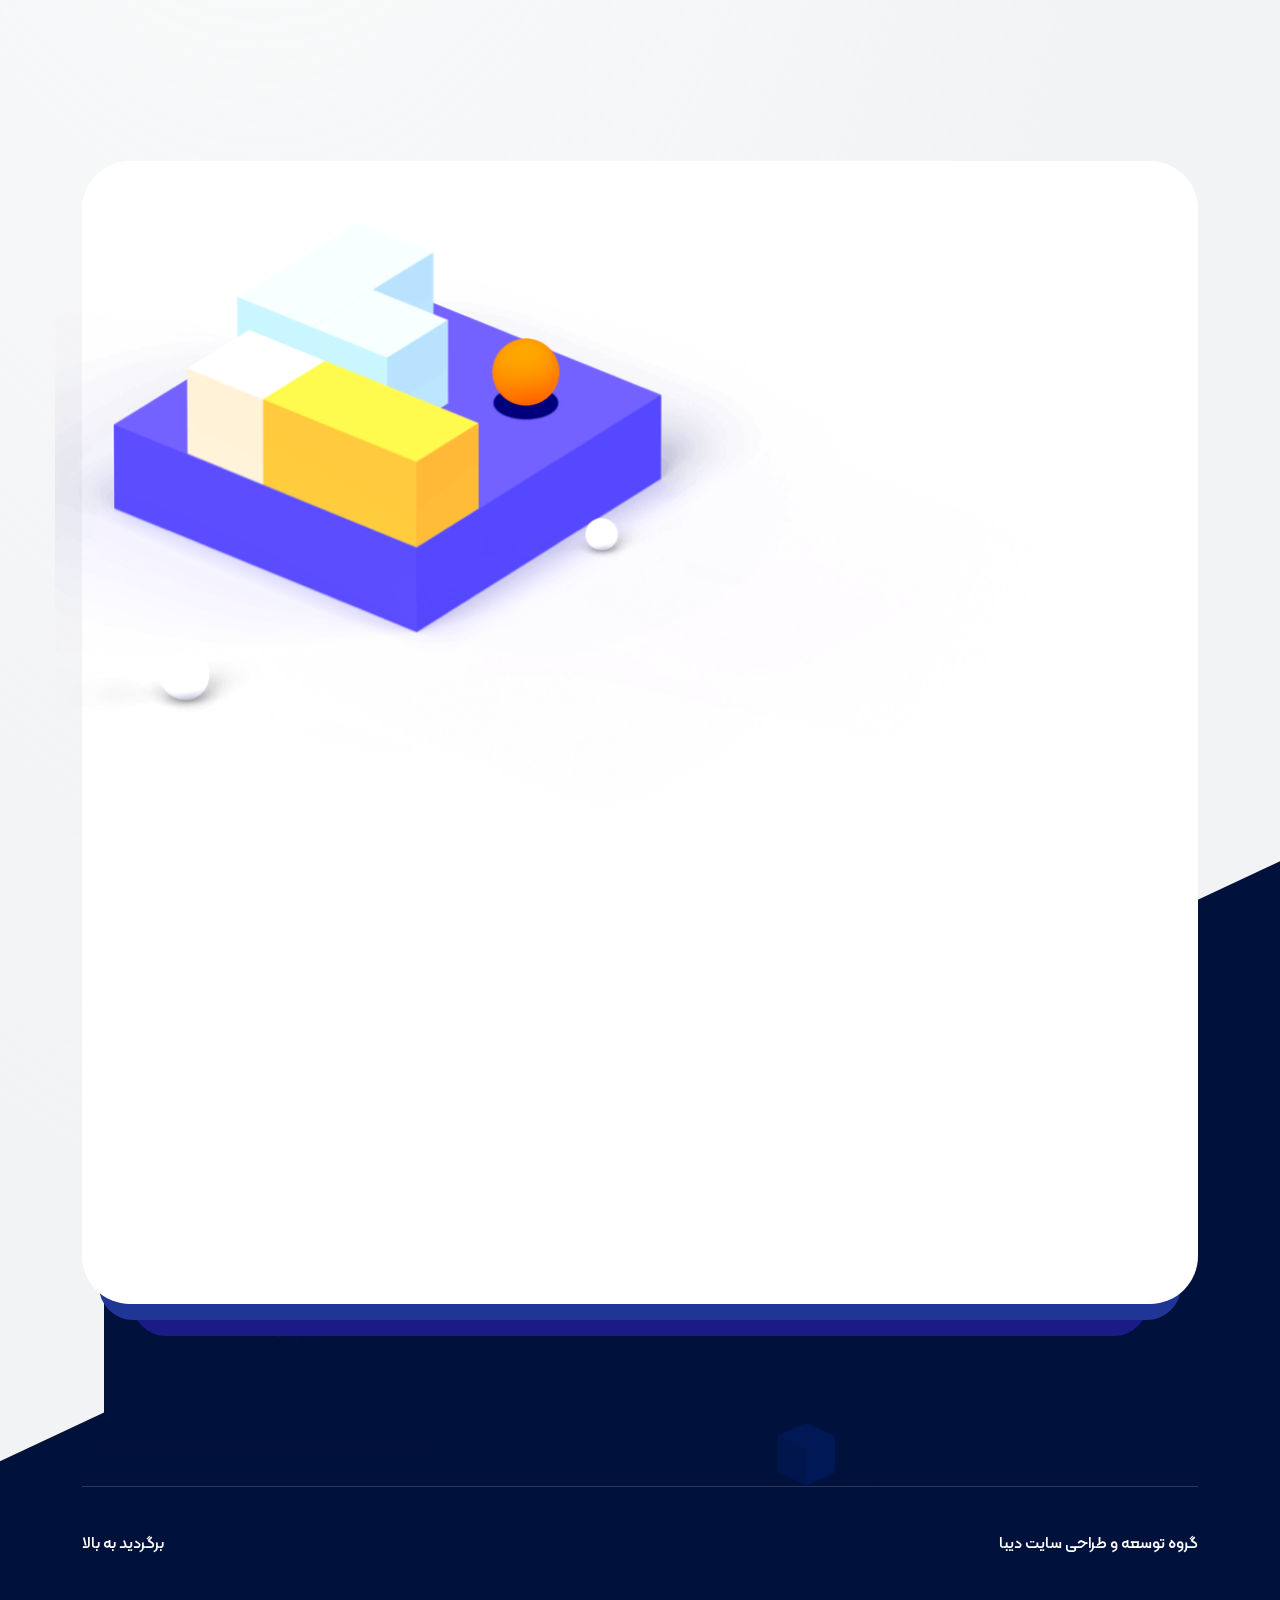
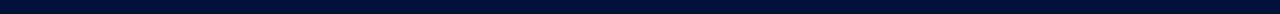
==== commit f016c082: "edited header" ====
--- a/index.html
+++ b/index.html
@@ -31,9 +31,9 @@
       content="دیبا استودیو یک شرکت طراحی و توسعه وب اپلیکیشن است که به همراه تیم بسیار قوی و مجرب خود میتواند تمام نیازمندی های شما را برطرف کند."
     />
     <meta property="twitter:image" content="http://diba.studio/static/img/content/sitePreview.jpg" />
-    <link rel="apple-touch-icon" sizes="180x180" href="static/img/logo.png" />
-    <link rel="icon" type="image/png" sizes="32x32" href="static/img/logo.png" />
-    <link rel="icon" type="image/png" sizes="16x16" href="static/img/logo.png" />
+    <link rel="apple-touch-icon" sizes="180x180" href="static/img/logow.png" />
+    <link rel="icon" type="image/png" sizes="32x32" href="static/img/logow.png" />
+    <link rel="icon" type="image/png" sizes="16x16" href="static/img/logow.png" />
     <link rel="manifest" href="static/img/site.webmanifest" />
     <link rel="mask-icon" href="static/img/safari-pinned-tab.svg" color="#5bbad5" />
     <link rel="stylesheet" href="static/vendors/select2/dist/css/select2.min.css" />
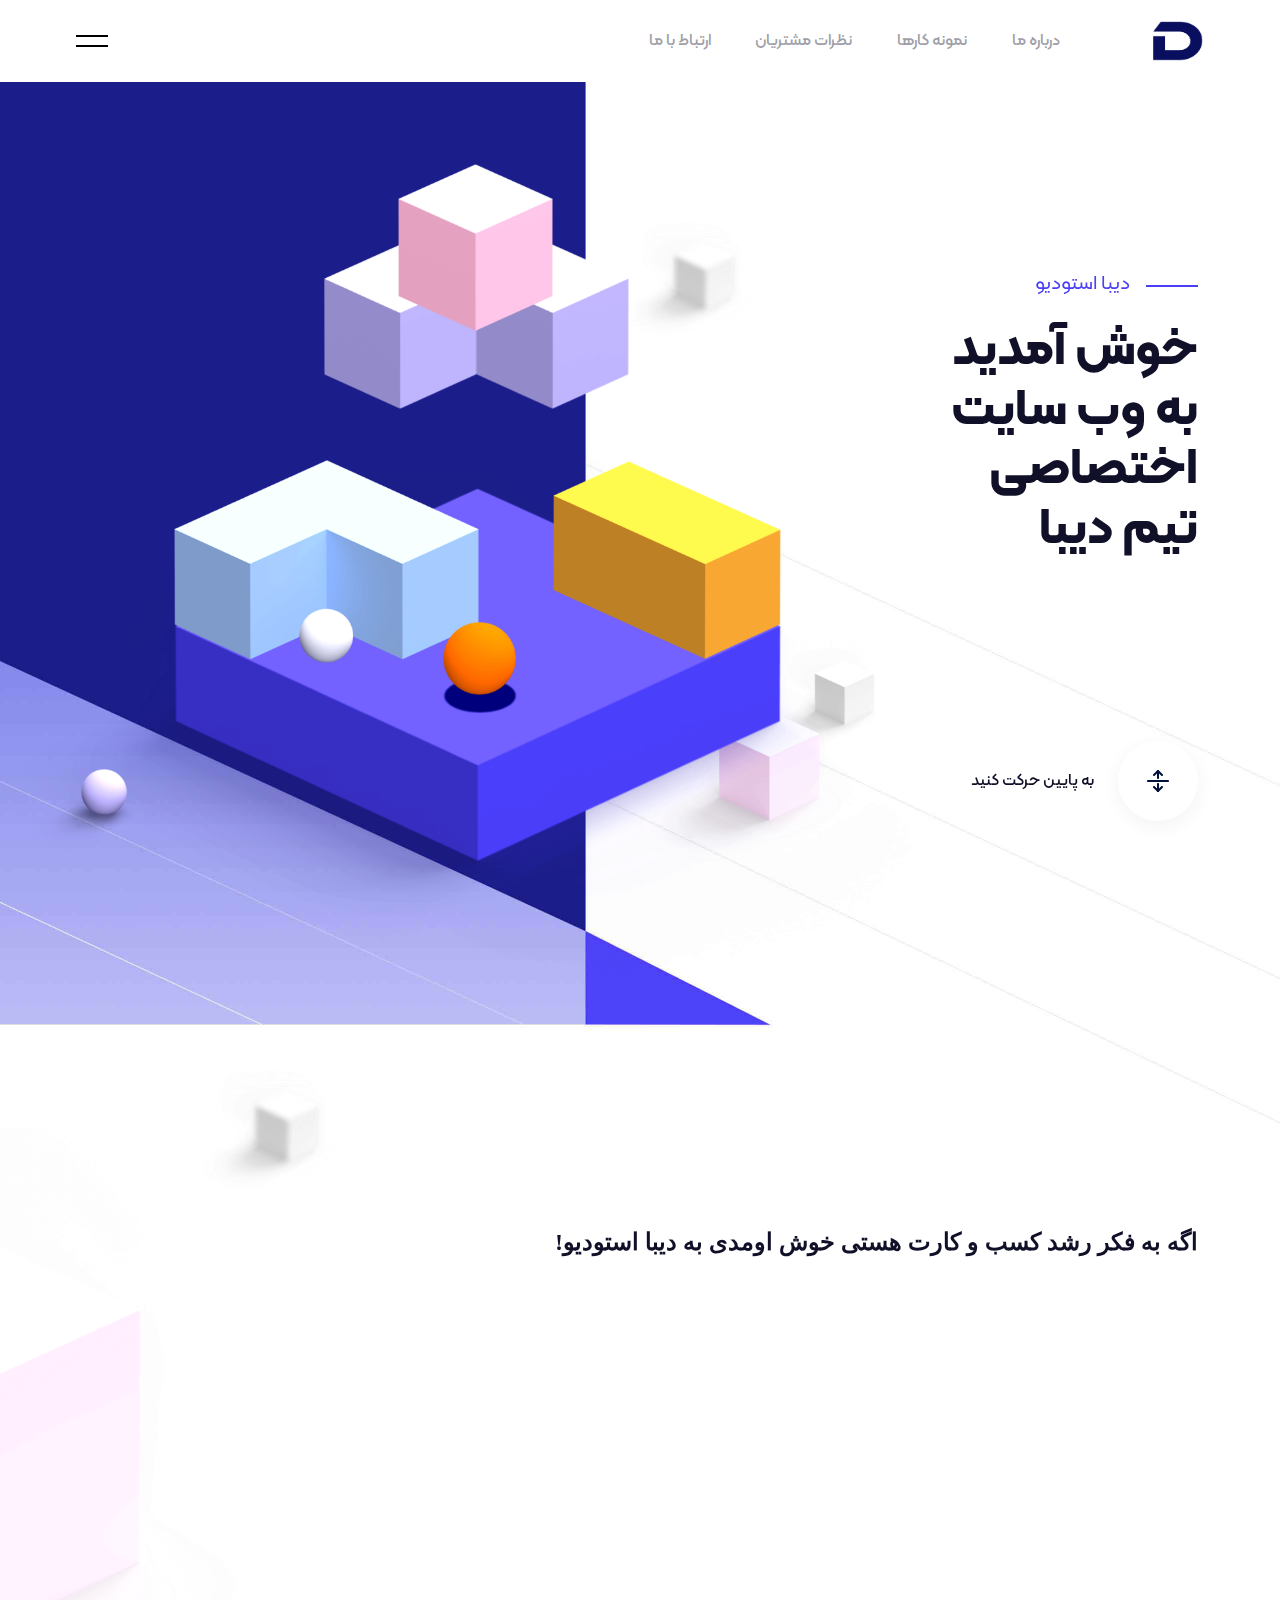
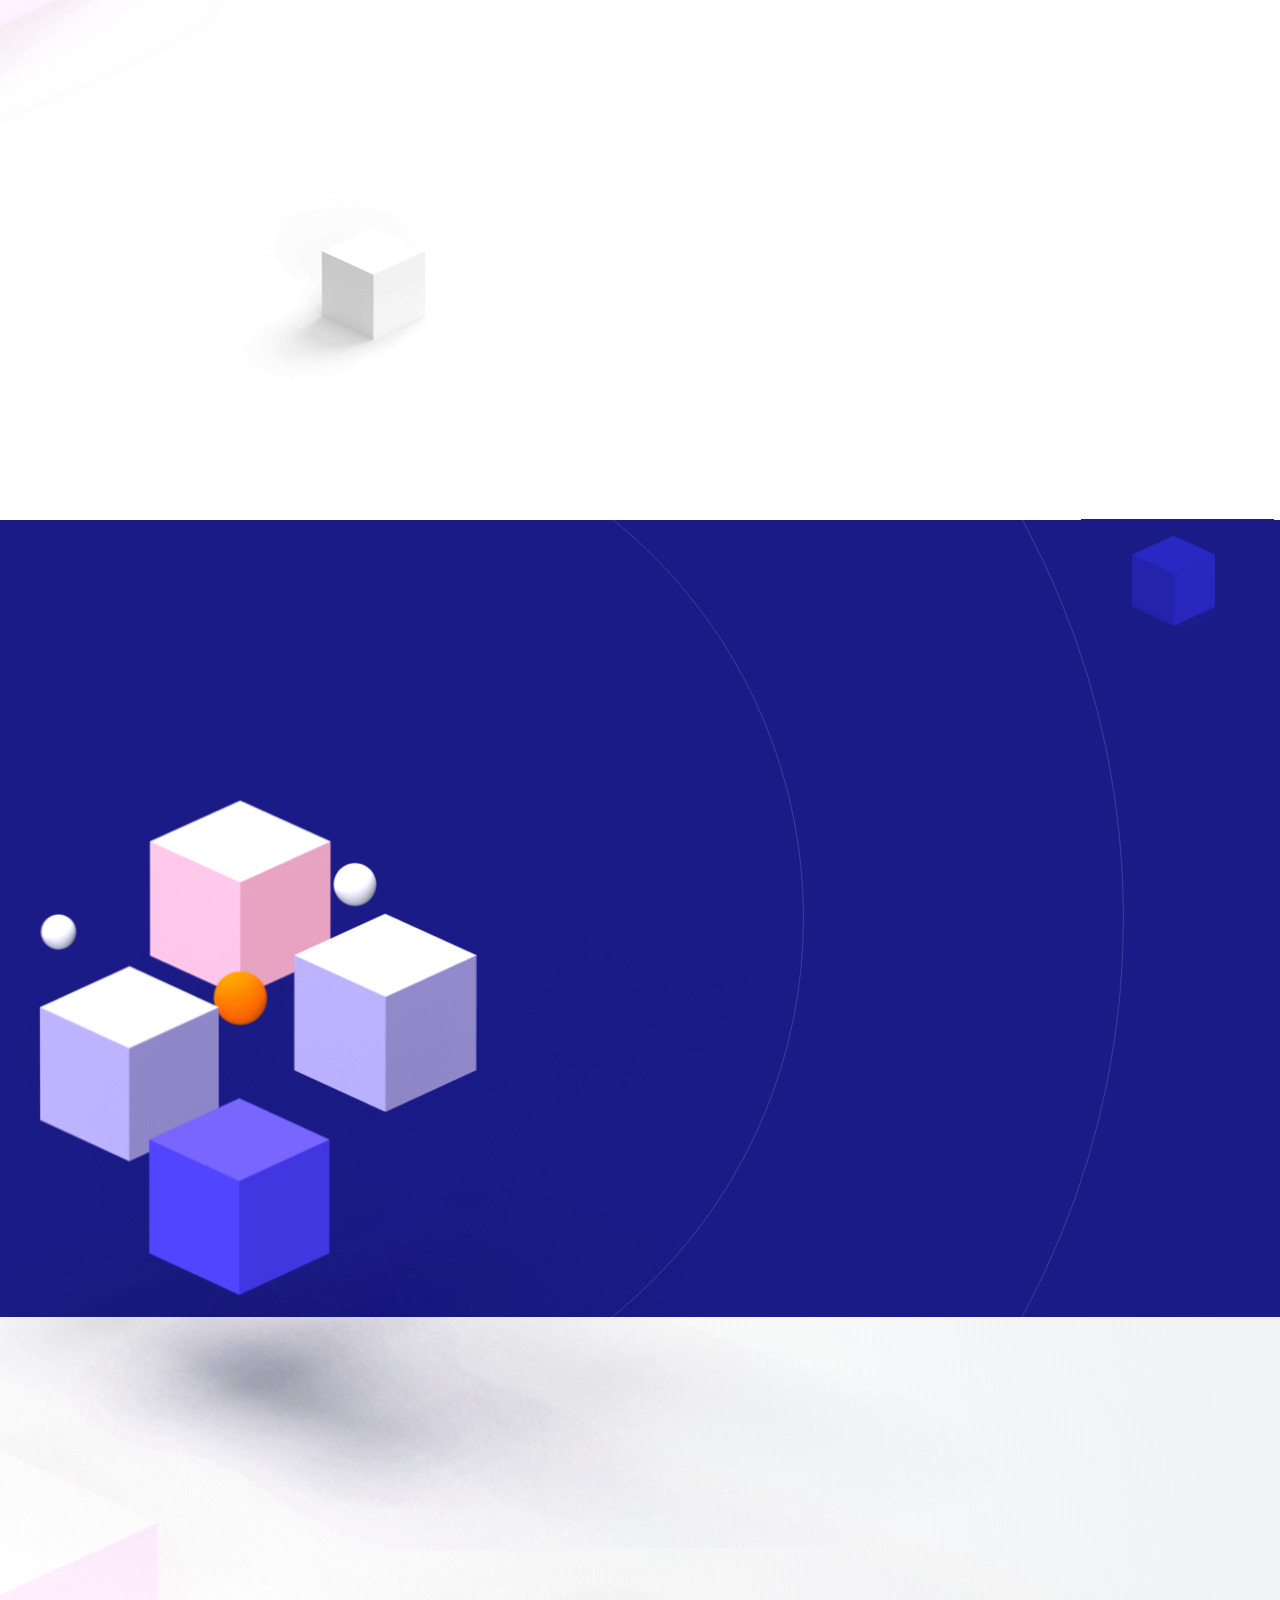
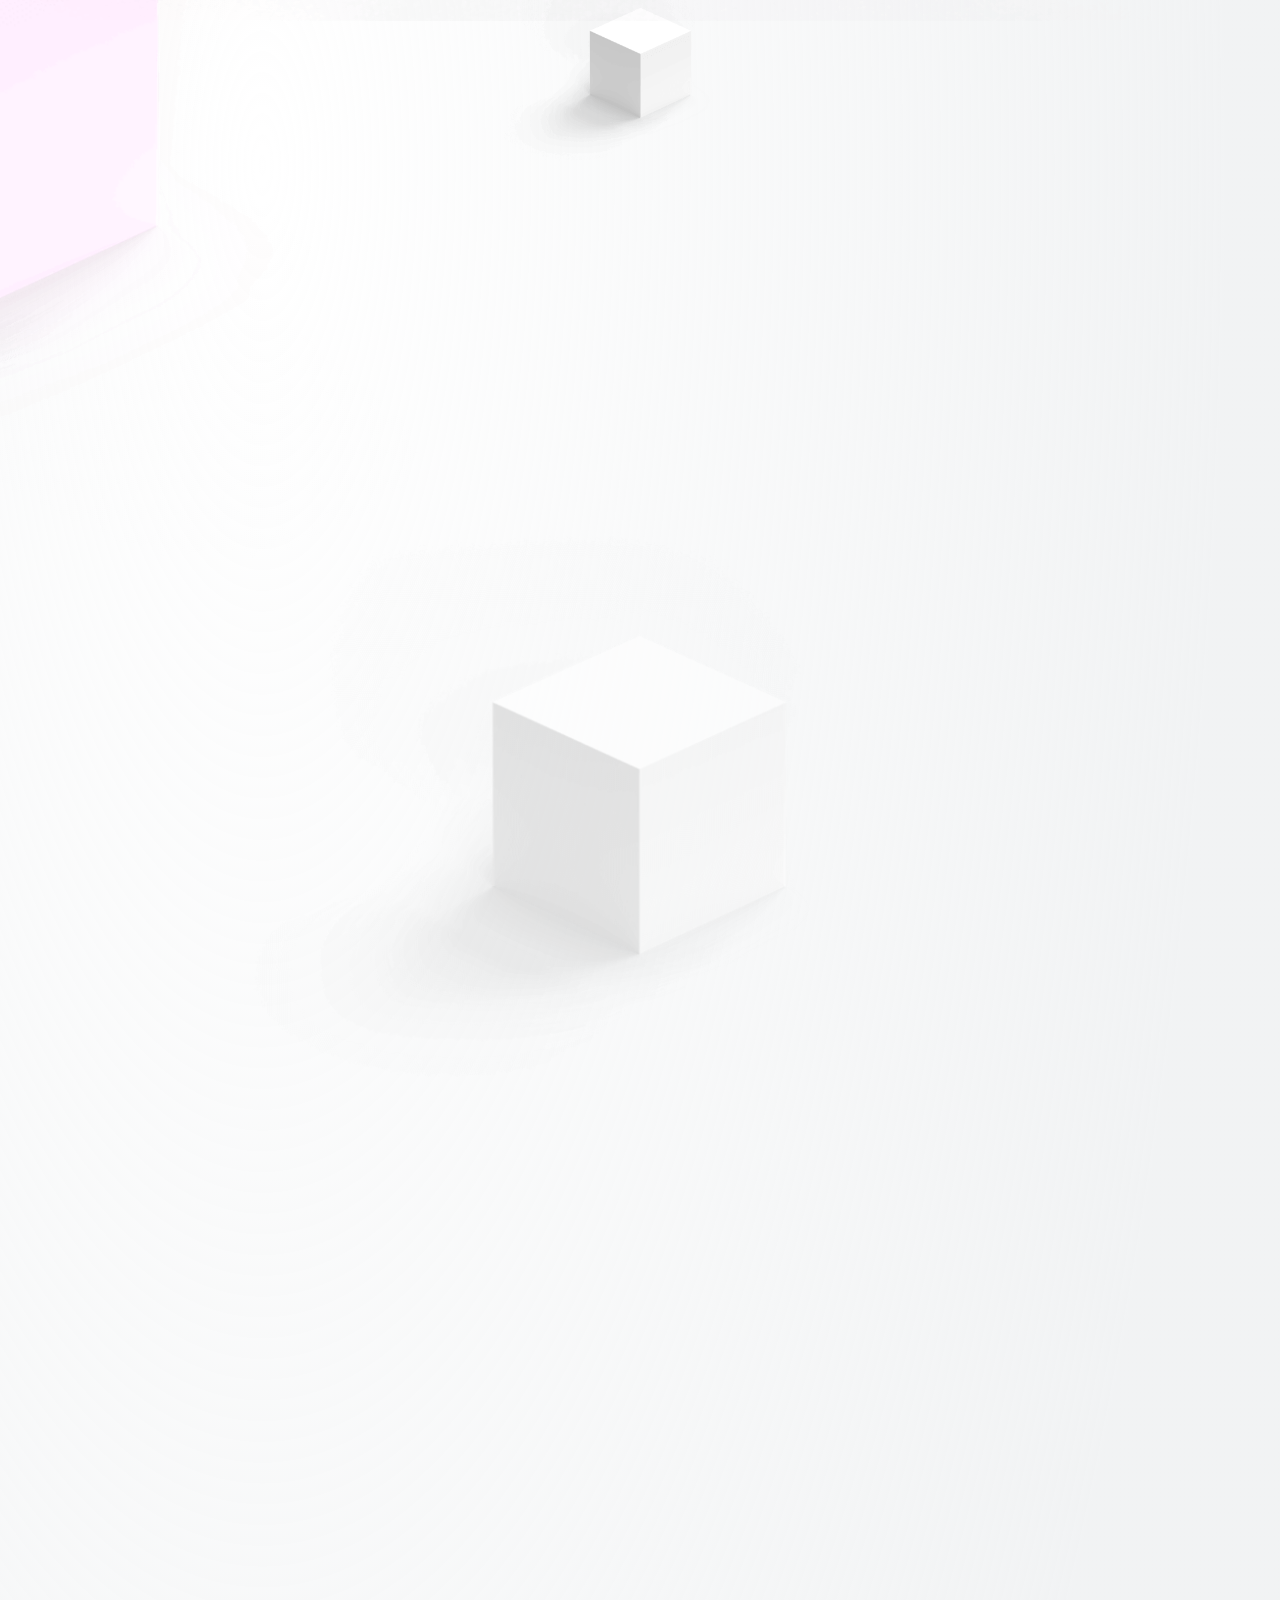
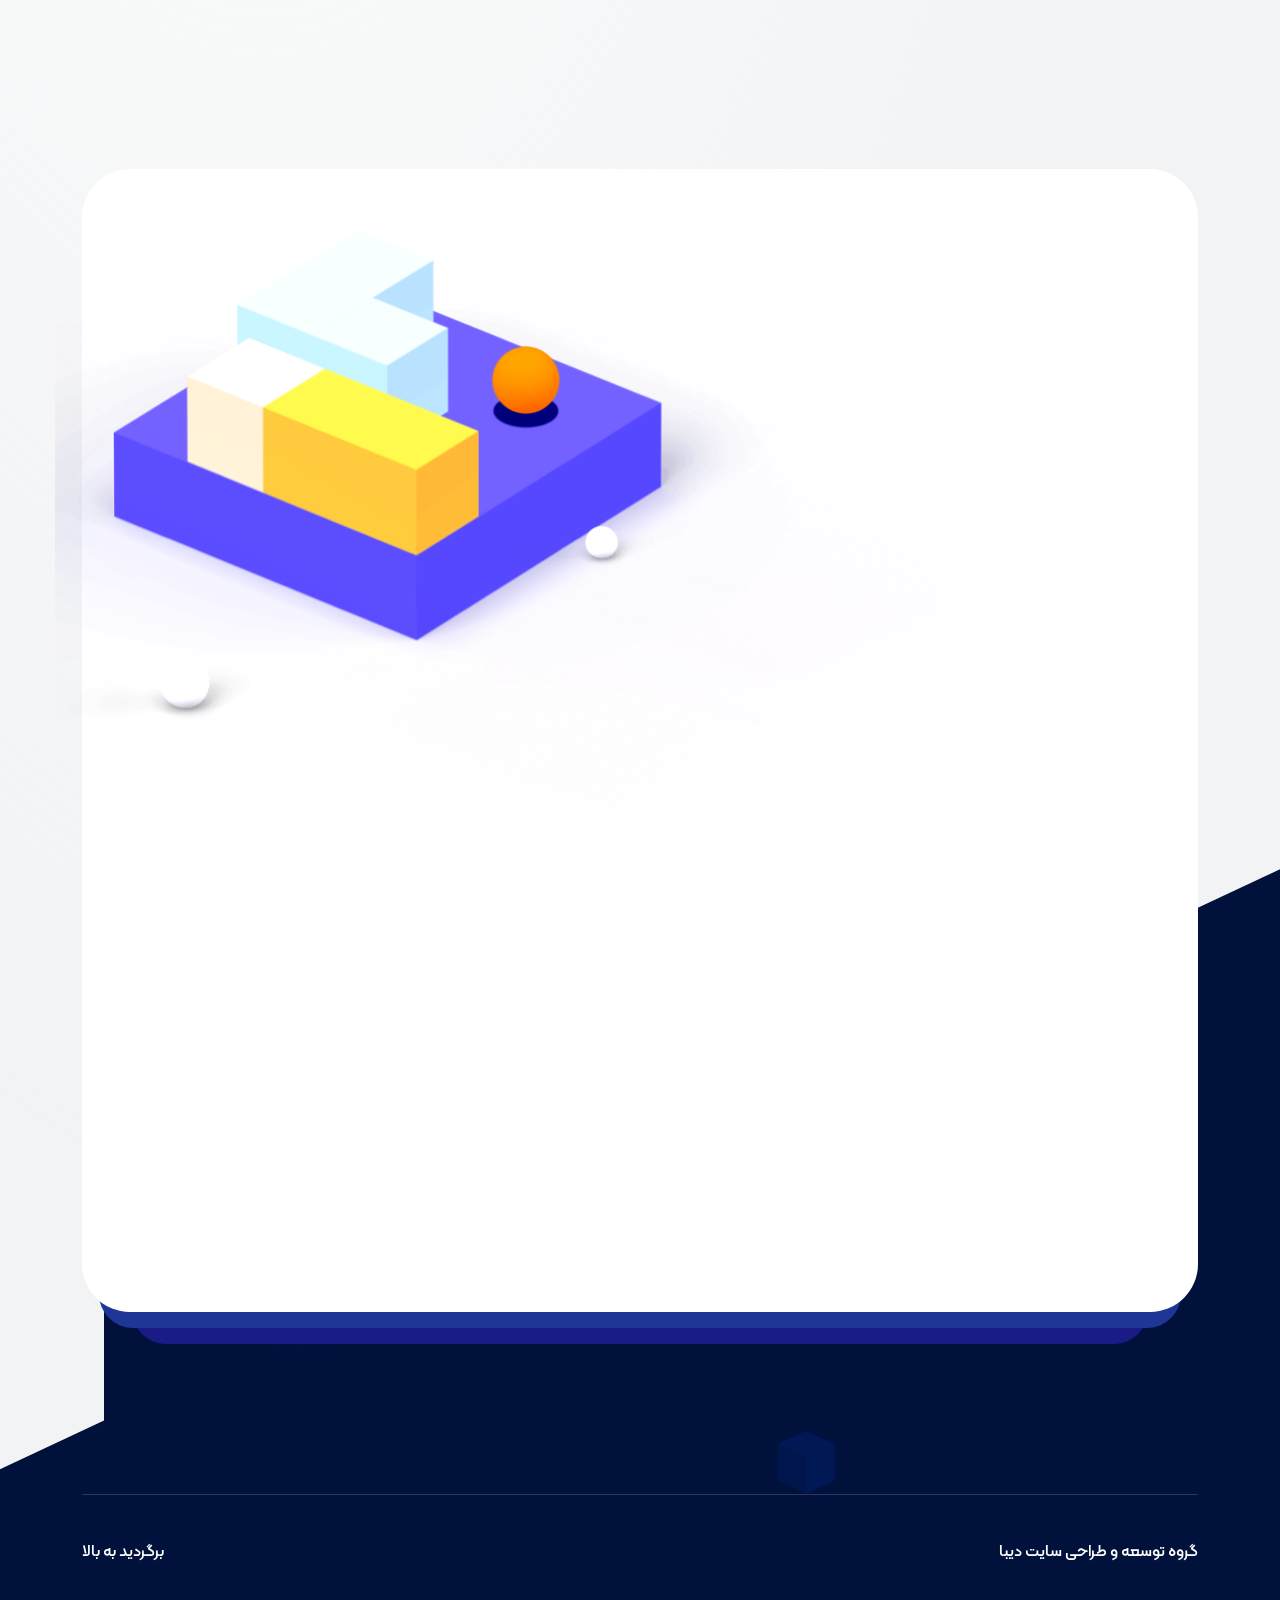
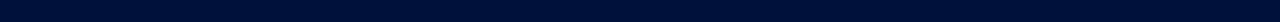
==== commit b39adcaa: "fixed responseive bugs" ====
--- a/index.html
+++ b/index.html
@@ -3,10 +3,16 @@
   <head>
     <meta charset="utf-8" />
     <meta http-equiv="X-UA-Compatible" content="IE=Edge" />
-    <meta name="viewport" content="width=device-width, initial-scale=1, maximum-scale=1.0, user-scalable=no" />
+    <meta
+      name="viewport"
+      content="width=device-width, initial-scale=1, maximum-scale=1.0, user-scalable=no"
+    />
     <!-- Primary Meta Tags -->
     <title>دیبا استودیو | طراحی سایت | طراحی وب اپلیکیشن| وردپرس</title>
-    <meta name="title" content="دیبا استودیو | طراحی سایت | طراحی وب اپلیکیشن| وردپرس" />
+    <meta
+      name="title"
+      content="دیبا استودیو | طراحی سایت | طراحی وب اپلیکیشن| وردپرس"
+    />
     <meta
       name="description"
       content="دیبا استودیو یک شرکت طراحی و توسعه وب اپلیکیشن است که به همراه تیم بسیار قوی و مجرب خود میتواند تمام نیازمندی های شما را برطرف کند."
@@ -15,28 +21,57 @@
     <!-- Open Graph / Facebook -->
     <meta property="og:type" content="website" />
     <meta property="og:url" content="http://diba.studio/" />
-    <meta property="og:title" content="دیبا استودیو | طراحی سایت | طراحی وب اپلیکیشن| وردپرس" />
+    <meta
+      property="og:title"
+      content="دیبا استودیو | طراحی سایت | طراحی وب اپلیکیشن| وردپرس"
+    />
     <meta
       property="og:description"
       content="دیبا استودیو یک شرکت طراحی و توسعه وب اپلیکیشن است که به همراه تیم بسیار قوی و مجرب خود میتواند تمام نیازمندی های شما را برطرف کند."
     />
-    <meta property="og:image" content="http://diba.studio/static/img/content/sitePreview.jpg" />
+    <meta
+      property="og:image"
+      content="http://diba.studio/static/img/content/sitePreview.jpg"
+    />
 
     <!-- Twitter -->
     <meta property="twitter:card" content="summary_large_image" />
     <meta property="twitter:url" content="http://diba.studio/" />
-    <meta property="twitter:title" content="دیبا استودیو | طراحی سایت | طراحی وب اپلیکیشن| وردپرس" />
+    <meta
+      property="twitter:title"
+      content="دیبا استودیو | طراحی سایت | طراحی وب اپلیکیشن| وردپرس"
+    />
     <meta
       property="twitter:description"
       content="دیبا استودیو یک شرکت طراحی و توسعه وب اپلیکیشن است که به همراه تیم بسیار قوی و مجرب خود میتواند تمام نیازمندی های شما را برطرف کند."
     />
-    <meta property="twitter:image" content="http://diba.studio/static/img/content/sitePreview.jpg" />
+    <meta
+      property="twitter:image"
+      content="http://diba.studio/static/img/content/sitePreview.jpg"
+    />
     <link rel="apple-touch-icon" sizes="180x180" href="static/img/logow.png" />
-    <link rel="icon" type="image/png" sizes="32x32" href="static/img/logow.png" />
-    <link rel="icon" type="image/png" sizes="16x16" href="static/img/logow.png" />
+    <link
+      rel="icon"
+      type="image/png"
+      sizes="32x32"
+      href="static/img/logow.png"
+    />
+    <link
+      rel="icon"
+      type="image/png"
+      sizes="16x16"
+      href="static/img/logow.png"
+    />
     <link rel="manifest" href="static/img/site.webmanifest" />
-    <link rel="mask-icon" href="static/img/safari-pinned-tab.svg" color="#5bbad5" />
-    <link rel="stylesheet" href="static/vendors/select2/dist/css/select2.min.css" />
+    <link
+      rel="mask-icon"
+      href="static/img/safari-pinned-tab.svg"
+      color="#5bbad5"
+    />
+    <link
+      rel="stylesheet"
+      href="static/vendors/select2/dist/css/select2.min.css"
+    />
     <link rel="stylesheet" href="static/fonts/style.css" />
     <link rel="stylesheet" media="all" href="static/css/app.min.css" />
     <link rel="stylesheet" href="static/css/rtl.css" />
@@ -46,9 +81,14 @@
         if (screen.width < 375) {
           var newScale = screen.width / 375;
           viewportmeta.content =
-            "width=375, minimum-scale=" + newScale + ", maximum-scale=1.0, user-scalable=no, initial-scale=" + newScale + "";
+            "width=375, minimum-scale=" +
+            newScale +
+            ", maximum-scale=1.0, user-scalable=no, initial-scale=" +
+            newScale +
+            "";
         } else {
-          viewportmeta.content = "width=device-width, maximum-scale=1.0, initial-scale=1.0";
+          viewportmeta.content =
+            "width=device-width, maximum-scale=1.0, initial-scale=1.0";
         }
       }
     </script>
@@ -60,21 +100,33 @@
       <div class="main">
         <div class="header js-header">
           <div class="header__center center">
-            <a class="header__logo" href="/"><img class="header__pic" src="static/img/logo.png" alt="" /></a>
+            <a class="header__logo" href="/"
+              ><img class="header__pic" src="static/img/logo.png" alt=""
+            /></a>
             <div class="header__social header__social_main">
               <a class="header__link js-scroll-cs" href="#details">درباره ما</a>
               <a class="header__link js-scroll-cs" href="#cases">نمونه کارها</a>
-              <a class="header__link js-scroll-cs" href="#customers">نظرات مشتریان</a>
-              <a class="header__link js-scroll-cs" href="#contactUs">ارتباط با ما</a>
+              <a class="header__link js-scroll-cs" href="#customers"
+                >نظرات مشتریان</a
+              >
+              <a class="header__link js-scroll-cs" href="#contactUs"
+                >ارتباط با ما</a
+              >
               <!-- <a class="header__link" href="/career.html">کارآموزی</a> -->
             </div>
             <button class="header__burger js-header-burger"></button>
           </div>
           <div class="header__wrapper js-header-wrapper" id="header">
             <div class="header__preview">
-              <a class="header__logo" href="index-2.html"><img class="header__pic" src="static/img/logow.png" alt="" /></a>
+              <a class="header__logo" href="index-2.html"
+                ><img class="header__pic" src="static/img/logow.png" alt=""
+              /></a>
               <div class="header__img">
-                <img class="header__pic" src="static/img/content/bg-header.png" alt="" />
+                <img
+                  class="header__pic"
+                  src="static/img/content/bg-header.png"
+                  alt=""
+                />
               </div>
             </div>
             <div class="header__center center">
@@ -96,14 +148,21 @@
               <nav class="header__nav">
                 <h1>درباره ما</h1>
                 <p>
-                  شرکت طراحی سایت دیبا استودیو با تجربه و مهارت بالا ، سایت خود را برای توسعه کسب و کارتان به ما بسپارید ما آماده ایم تا
-                  بهترین ها برای شما رقم بخورد . تیم طراحی سایت دیبا با پشتیبانی یک ساله رایگان بعد از تحوئل سایت تلاش میکند تا بهترین خدمات
-                  در اختیار شما قرار بگیرد تیم طراحی سایت دیبا با استفاده از بهترین متد های طراحی سایت روز دنیا تجربه ای فوق العاده برای شما
-                  در نظر دارد ما میکوشیم تا بهترین محتوا برای رشد کسب و کار شما آماده بشود .
+                  شرکت طراحی سایت دیبا استودیو با تجربه و مهارت بالا ، سایت خود
+                  را برای توسعه کسب و کارتان به ما بسپارید ما آماده ایم تا
+                  بهترین ها برای شما رقم بخورد . تیم طراحی سایت دیبا با پشتیبانی
+                  یک ساله رایگان بعد از تحوئل سایت تلاش میکند تا بهترین خدمات در
+                  اختیار شما قرار بگیرد تیم طراحی سایت دیبا با استفاده از بهترین
+                  متد های طراحی سایت روز دنیا تجربه ای فوق العاده برای شما در
+                  نظر دارد ما میکوشیم تا بهترین محتوا برای رشد کسب و کار شما
+                  آماده بشود .
                 </p>
               </nav>
               <div class="header__social header__social_inner">
-                <a class="header__link" href="https://web.whatsapp.com/send?phone=989027165900&text=%D8%B3%D9%84%D8%A7%D9%85&app_absent=0">
+                <a
+                  class="header__link"
+                  href="https://web.whatsapp.com/send?phone=989027165900&text=%D8%B3%D9%84%D8%A7%D9%85&app_absent=0"
+                >
                   <svg
                     version="1.1"
                     id="Capa_1"
@@ -151,8 +210,16 @@
                   </svg>
                   واتساپ
                 </a>
-                <a class="header__link" href="https://www.instagram.com/diba.stu/">
-                  <svg xmlns="http://www.w3.org/2000/svg" width="16" height="16" viewBox="0 0 16 16">
+                <a
+                  class="header__link"
+                  href="https://www.instagram.com/diba.stu/"
+                >
+                  <svg
+                    xmlns="http://www.w3.org/2000/svg"
+                    width="16"
+                    height="16"
+                    viewBox="0 0 16 16"
+                  >
                     <path
                       fill="#9f9fa9"
                       d="M12 0c2.056 0 4 1.944 4 4h0v8c0 2.056-1.944 4-4 4h0-8c-2.056 0-4-1.944-4-4h0V4c0-2.056 1.944-4 4-4h0zm0 2H4c-.935 0-2 1.065-2 2h0v8c0 .953 1.047 2 2 2h8c.935 0 2-1.065 2-2h0V4c0-.935-1.065-2-2-2h0zM8 4c2.206 0 4 1.794 4 4s-1.794 4-4 4-4-1.794-4-4 1.794-4 4-4zm0 2c-1.103 0-2 .897-2 2s.897 2 2 2 2-.897 2-2-.897-2-2-2zm4.145-3.068a.96.96 0 1 1 0 1.92.96.96 0 1 1 0-1.92z"
@@ -168,11 +235,14 @@
         </div>
         <div class="main__center center">
           <div class="main__wrap">
-            <div class="main__stage stage" data-aos="transform">دیبا استودیو</div>
+            <div class="main__stage stage" data-aos="transform">
+              دیبا استودیو
+            </div>
             <h1 class="main__title title h1">
               <span data-aos="transform" data-aos-delay="150">خوش آمدید</span
               ><span data-aos="transform" data-aos-delay="300">به وب سایت</span
-              ><span data-aos="transform" data-aos-delay="450">اختصاصی</span><span data-aos="transform" data-aos-delay="600">تیم دیبا</span>
+              ><span data-aos="transform" data-aos-delay="450">اختصاصی</span
+              ><span data-aos="transform" data-aos-delay="600">تیم دیبا</span>
             </h1>
             <a class="scroll js-scroll" href="#details" data-aos="transform">
               <div class="scroll__icon">
@@ -184,36 +254,96 @@
         </div>
         <div class="main__view" data-aos>
           <div class="main__preview">
-            <img class="main__pic" src="static/img/content/main-pic-6.png" alt="" />
+            <img
+              class="main__pic"
+              src="static/img/content/main-pic-6.png"
+              alt=""
+            />
           </div>
           <div class="main__preview">
-            <img class="main__pic js-parallax" data-scale="2.5" data-orientation="up" src="static/img/content/main-pic-1.png" alt="" />
+            <img
+              class="main__pic js-parallax"
+              data-scale="2.5"
+              data-orientation="up"
+              src="static/img/content/main-pic-1.png"
+              alt=""
+            />
           </div>
           <div class="main__preview">
-            <img class="main__pic js-parallax" data-scale="1.5" data-orientation="up" src="static/img/content/main-pic-2.png" alt="" />
+            <img
+              class="main__pic js-parallax"
+              data-scale="1.5"
+              data-orientation="up"
+              src="static/img/content/main-pic-2.png"
+              alt=""
+            />
           </div>
           <div class="main__preview">
-            <img class="main__pic" src="static/img/content/main-pic-3.png" alt="" />
+            <img
+              class="main__pic"
+              src="static/img/content/main-pic-3.png"
+              alt=""
+            />
           </div>
           <div class="main__preview">
-            <img class="main__pic" src="static/img/content/main-pic-4.png" alt="" />
+            <img
+              class="main__pic"
+              src="static/img/content/main-pic-4.png"
+              alt=""
+            />
           </div>
           <div class="main__preview">
-            <img class="main__pic js-parallax" data-scale="4.5" data-orientation="up" src="static/img/content/main-pic-5.png" alt="" />
+            <img
+              class="main__pic js-parallax"
+              data-scale="4.5"
+              data-orientation="up"
+              src="static/img/content/main-pic-5.png"
+              alt=""
+            />
           </div>
           <div class="main__preview">
-            <img class="main__pic js-parallax" data-scale="1.5" data-orientation="down" src="static/img/content/main-pic-7.png" alt="" />
+            <img
+              class="main__pic js-parallax"
+              data-scale="1.5"
+              data-orientation="down"
+              src="static/img/content/main-pic-7.png"
+              alt=""
+            />
           </div>
         </div>
         <div class="main__figures">
           <div class="main__figure" data-aos="animation-translate-y">
-            <img class="main__pic js-parallax" data-scale="2.2" data-orientation="down" src="static/img/content/figure-1.png" alt="" />
-          </div>
-          <div class="main__figure" data-aos="animation-translate-y" data-aos-delay="200">
-            <img class="main__pic js-parallax" data-scale="2.2" data-orientation="up" src="static/img/content/figure-2.png" alt="" />
-          </div>
-          <div class="main__figure" data-aos="animation-translate-y" data-aos-delay="400">
-            <img class="main__pic" src="static/img/content/figure-3.png" alt="" />
+            <img
+              class="main__pic js-parallax"
+              data-scale="2.2"
+              data-orientation="down"
+              src="static/img/content/figure-1.png"
+              alt=""
+            />
+          </div>
+          <div
+            class="main__figure"
+            data-aos="animation-translate-y"
+            data-aos-delay="200"
+          >
+            <img
+              class="main__pic js-parallax"
+              data-scale="2.2"
+              data-orientation="up"
+              src="static/img/content/figure-2.png"
+              alt=""
+            />
+          </div>
+          <div
+            class="main__figure"
+            data-aos="animation-translate-y"
+            data-aos-delay="400"
+          >
+            <img
+              class="main__pic"
+              src="static/img/content/figure-3.png"
+              alt=""
+            />
           </div>
         </div>
       </div>
@@ -223,55 +353,110 @@
           <div class="details__head" data-aos="animation-scale-y">
             <div class="details__stage stage">ما چه کاری انجام میدهم</div>
             <h3 class="details__info h3">
-              ما آماده ایم تا رنگ و بوی تازه ای به صنعت طراحی سایت بدهیم ،اینجا شغل ما خلق شگفتی برای کسب و کار شماست...
+              ما آماده ایم تا رنگ و بوی تازه ای به صنعت طراحی سایت بدهیم ،اینجا
+              شغل ما خلق شگفتی برای کسب و کار شماست...
             </h3>
           </div>
-          <p class="details__title" data-aos="animation-scale-y">اگه به فکر رشد کسب و کارت هستی خوش اومدی به دیبا استودیو!</p>
+          <p class="details__title" daa-aos="animation-scale-y">
+            اگه به فکر رشد کسب و کارت هستی خوش اومدی به دیبا استودیو!
+          </p>
           <div class="details__btn" data-aos="animation-translate-y"></div>
           <div class="details__container">
             <div class="details__main aos-init aos-animate" id="details">
-              <div class="details__item" data-aos="animation-translate-y" data-aos-delay="200">
-                <div class="details__preview details__preview_cursor">
-                  <div class="details__img">
-                    <img class="details__pic" src="static/img/14.png" alt="" />
-                  </div>
-                </div>
-                <h5 class="details__category h5" data-aos="">ارتباط دائمی با مشتری</h5>
-                <div class="details__text" data-aos="">تیم دیبا پشتیبانی دائمی را به شما ارائه میدهد</div>
-                <div class="details__btn" data-aos=""></div>
-              </div>
-              <div class="details__item" data-aos="animation-translate-y" data-aos-delay="250">
-                <div class="details__preview details__preview_hand">
-                  <div class="details__img">
-                    <img class="details__pic" src="static/img/9.png" alt="" />
-                  </div>
-                </div>
-                <h5 class="details__category h5">دریافت پروژه در زمان سریع</h5>
-                <div class="details__text">دیبا تعهد میکند در سریع ترین و به همراه بالاترن کیفیت به شما خدمات لازم را برساند</div>
-                <div class="details__btn"></div>
-              </div>
-              <div class="details__item" data-aos="animation-translate-y" data-aos-delay="300">
-                <div class="details__preview details__preview_color">
-                  <div class="details__img">
-                    <img class="details__pic" src="static/img/5.png" alt="" />
-                  </div>
-                </div>
-                <h5 class="details__category h5">مناسب ترین هزینه</h5>
-                <div class="details__text">کمترین هزینه و معقول ترین قیمت برای شروع کسب و کار آنلاین شما همراه دیبا</div>
-                <div class="details__btn"></div>
+              <div class="details__card">
+                <div
+                  class="details__item"
+                  data-aos="animation-translate-y"
+                  data-aos-delay="200"
+                >
+                  <div class="details__preview details__preview_cursor">
+                    <div class="details__img">
+                      <img
+                        class="details__pic"
+                        src="static/img/14.png"
+                        alt=""
+                      />
+                    </div>
+                  </div>
+                  <h5 class="details__category h5" data-aos="">
+                    ارتباط دائمی با مشتری
+                  </h5>
+                  <div class="details__text" data-aos="">
+                    تیم دیبا پشتیبانی دائمی را به شما ارائه میدهد
+                  </div>
+                  <div class="details__btn" data-aos=""></div>
+                </div>
+              </div>
+              <div class="details__card">
+                <div
+                  class="details__item"
+                  data-aos="animation-translate-y"
+                  data-aos-delay="250"
+                >
+                  <div class="details__preview details__preview_hand">
+                    <div class="details__img">
+                      <img class="details__pic" src="static/img/9.png" alt="" />
+                    </div>
+                  </div>
+                  <h5 class="details__category h5">
+                    دریافت پروژه در زمان سریع
+                  </h5>
+                  <div class="details__text">
+                    دیبا تعهد میکند در سریع ترین و به همراه بالاترن کیفیت به شما
+                    خدمات لازم را برساند
+                  </div>
+                  <div class="details__btn"></div>
+                </div>
+              </div>
+              <div class="details__card">
+                <div
+                  class="details__item"
+                  data-aos="animation-translate-y"
+                  data-aos-delay="300"
+                >
+                  <div class="details__preview details__preview_color">
+                    <div class="details__img">
+                      <img class="details__pic" src="static/img/5.png" alt="" />
+                    </div>
+                  </div>
+                  <h5 class="details__category h5">مناسب ترین هزینه</h5>
+                  <div class="details__text">
+                    کمترین هزینه و معقول ترین قیمت برای شروع کسب و کار آنلاین
+                    شما همراه دیبا
+                  </div>
+                  <div class="details__btn"></div>
+                </div>
               </div>
             </div>
           </div>
         </div>
         <div class="details__figures">
           <div class="details__figure">
-            <img class="details__pic js-parallax" data-scale="2" data-orientation="down" src="static/img/content/figure-1.png" alt="" />
+            <img
+              class="details__pic js-parallax"
+              data-scale="2"
+              data-orientation="down"
+              src="static/img/content/figure-1.png"
+              alt=""
+            />
           </div>
           <div class="details__figure">
-            <img class="details__pic js-parallax" data-scale="2" data-orientation="up" src="static/img/content/figure-2.png" alt="" />
+            <img
+              class="details__pic js-parallax"
+              data-scale="2"
+              data-orientation="up"
+              src="static/img/content/figure-2.png"
+              alt=""
+            />
           </div>
           <div class="details__figure">
-            <img class="details__pic js-parallax" data-scale="1.2" data-orientation="up" src="static/img/content/figure-3.png" alt="" />
+            <img
+              class="details__pic js-parallax"
+              data-scale="1.2"
+              data-orientation="up"
+              src="static/img/content/figure-3.png"
+              alt=""
+            />
           </div>
         </div>
       </div>
@@ -280,12 +465,31 @@
         <div class="work__circles"></div>
         <div class="work__center center">
           <div class="work__wrap">
-            <div class="work__stage stage stage_pink" data-aos="animation-scale-y">سایت فروشگاهی ، شروعی برای مارکتینگ حرفه ای</div>
-            <h2 class="work__title title h1" data-aos="animation-scale-y" data-aos-delay="150">
+            <div
+              class="work__stage stage stage_pink"
+              data-aos="animation-scale-y"
+            >
+              سایت فروشگاهی ، شروعی برای مارکتینگ حرفه ای
+            </div>
+            <h2
+              class="work__title title h1"
+              data-aos="animation-scale-y"
+              data-aos-delay="150"
+            >
               کمک میکنیم با دنیای جدید، کسب و کارتون رشد کنه
             </h2>
-            <div class="work__text" data-aos="animation-scale-y" data-aos-delay="300">دیبا همراه شماست نه فقط طراح شما</div>
-            <a class="scroll js-scroll" data-aos="animation-scale-y" href="#cases">
+            <div
+              class="work__text"
+              data-aos="animation-scale-y"
+              data-aos-delay="300"
+            >
+              دیبا همراه شماست نه فقط طراح شما
+            </div>
+            <a
+              class="scroll js-scroll"
+              data-aos="animation-scale-y"
+              href="#cases"
+            >
               <div class="scroll__icon">
                 <img class="scroll__pic" src="static/img/scroll.svg" alt="" />
               </div>
@@ -294,11 +498,23 @@
           </div>
         </div>
         <div class="work__preview">
-          <img class="work__pic js-parallax" data-scale="2" data-orientation="down" src="static/img/content/work-cube.png" alt="" />
+          <img
+            class="work__pic js-parallax"
+            data-scale="2"
+            data-orientation="down"
+            src="static/img/content/work-cube.png"
+            alt=""
+          />
         </div>
         <div class="work__figures" data-aos>
           <div class="work__figure">
-            <img class="work__pic js-parallax" data-scale="1.3" data-orientation="up" src="static/img/content/work-cube-1.png" alt="" />
+            <img
+              class="work__pic js-parallax"
+              data-scale="1.3"
+              data-orientation="up"
+              src="static/img/content/work-cube-1.png"
+              alt=""
+            />
           </div>
           <div class="work__figure">
             <img
@@ -319,16 +535,38 @@
             />
           </div>
           <div class="work__figure">
-            <img class="work__pic" src="static/img/content/work-cube-4.png" alt="" />
+            <img
+              class="work__pic"
+              src="static/img/content/work-cube-4.png"
+              alt=""
+            />
           </div>
           <div class="work__figure">
-            <img class="work__pic js-parallax" data-scale="1.1" data-orientation="left" src="static/img/content/work-cube-5.png" alt="" />
+            <img
+              class="work__pic js-parallax"
+              data-scale="1.1"
+              data-orientation="left"
+              src="static/img/content/work-cube-5.png"
+              alt=""
+            />
           </div>
           <div class="work__figure">
-            <img class="work__pic js-parallax" data-scale="1.2" data-orientation="right" src="static/img/content/work-cube-6.png" alt="" />
+            <img
+              class="work__pic js-parallax"
+              data-scale="1.2"
+              data-orientation="right"
+              src="static/img/content/work-cube-6.png"
+              alt=""
+            />
           </div>
           <div class="work__figure">
-            <img class="work__pic js-parallax" data-scale="1.2" data-orientation="down" src="static/img/content/work-cube-7.png" alt="" />
+            <img
+              class="work__pic js-parallax"
+              data-scale="1.2"
+              data-orientation="down"
+              src="static/img/content/work-cube-7.png"
+              alt=""
+            />
           </div>
         </div>
       </div>
@@ -336,31 +574,50 @@
         <!-- Portfolio -->
         <div class="cases cases_other" id="cases">
           <div class="cases__center center">
-            <div class="cases__stage stage" data-aos="animation-scale-y">نمونه کسب و کارهای طراحی شده توسط دیبا</div>
-            <h2 class="cases__title h1" data-aos="animation-scale-y" data-aos-delay="150">پروژه های اخیر ما</h2>
+            <div class="cases__stage stage" data-aos="animation-scale-y">
+              نمونه کسب و کارهای طراحی شده توسط دیبا
+            </div>
+            <h2
+              class="cases__title h1"
+              data-aos="animation-scale-y"
+              data-aos-delay="150"
+            >
+              پروژه های اخیر ما
+            </h2>
             <div class="cases__container">
               <div class="cases__slider owl-carousel js-slider-cases">
                 <a class="cases__item" data-aos="animation-translate-y">
                   <div class="cases__preview">
-                    <img class="cases__pic" src="static/img/content/Portfolio1.jpg" alt="" />
+                    <img
+                      class="cases__pic"
+                      src="static/img/content/Portfolio1.jpg"
+                      alt=""
+                    />
                   </div>
                   <div class="cases__body">
                     <h4 class="cases__info h4">وبسایت خرید و فروش املاک</h4>
                     <div class="cases__text">
-                      یکی از بهترین طراحی ها در زمینه فروش املاک در جهت خرید و فروش ملک و بهبود حضور در فضای دیجیتال توسط طراحان دیبا به
+                      یکی از بهترین طراحی ها در زمینه فروش املاک در جهت خرید و
+                      فروش ملک و بهبود حضور در فضای دیجیتال توسط طراحان دیبا به
                       مشتری محترم تحویل داده شده است
                     </div>
                   </div>
                 </a>
                 <a class="cases__item" data-aos="animation-translate-y">
                   <div class="cases__preview">
-                    <img class="cases__pic" src="static/img/content/Portfolio2.jpg" alt="" />
+                    <img
+                      class="cases__pic"
+                      src="static/img/content/Portfolio2.jpg"
+                      alt=""
+                    />
                   </div>
                   <div class="cases__body">
                     <h4 class="cases__info h4">وبسایت حوزه فرهنگی</h4>
                     <div class="cases__text">
-                      این وب سایت برای دیلمان مجله ای است به تمامی فرهنگی، اجتماعی و انتقادی که توسط مجموعه ای از نویسندگان مستقل اداره می
-                      شود. و توسط تیم طراحی دیبا تحت وردپرس طراحی شده است
+                      این وب سایت برای دیلمان مجله ای است به تمامی فرهنگی،
+                      اجتماعی و انتقادی که توسط مجموعه ای از نویسندگان مستقل
+                      اداره می شود. و توسط تیم طراحی دیبا تحت وردپرس طراحی شده
+                      است
                     </div>
                   </div>
                 </a>
@@ -369,73 +626,122 @@
           </div>
           <div class="cases__figures">
             <div class="cases__figure">
-              <img class="cases__pic js-parallax" data-scale="1.6" data-orientation="up" src="static/img/content/figure-2.png" alt="" />
+              <img
+                class="cases__pic js-parallax"
+                data-scale="1.6"
+                data-orientation="up"
+                src="static/img/content/figure-2.png"
+                alt=""
+              />
             </div>
             <div class="cases__figure">
-              <img class="cases__pic js-parallax" data-scale="1.4" data-orientation="down" src="static/img/content/figure-3.png" alt="" />
+              <img
+                class="cases__pic js-parallax"
+                data-scale="1.4"
+                data-orientation="down"
+                src="static/img/content/figure-3.png"
+                alt=""
+              />
             </div>
           </div>
         </div>
         <!-- Testimonial -->
         <div class="review" id="customers">
           <div class="review__center center">
-            <div class="review__stage stage" data-aos="animation-scale-y">نظرات مشتریان</div>
-            <h2 class="review__title title h1" data-aos="animation-scale-y" data-aos-delay="200">مورد اطمینان <br />مشتریانمان</h2>
-            <div class="review__container" data-aos="animation-translate-y" data-aos-delay="400">
+            <div class="review__stage stage" data-aos="animation-scale-y">
+              نظرات مشتریان
+            </div>
+            <h2
+              class="review__title title h1"
+              data-aos="animation-scale-y"
+              data-aos-delay="200"
+            >
+              مورد اطمینان <br />مشتریانمان
+            </h2>
+            <div
+              class="review__container"
+              data-aos="animation-translate-y"
+              data-aos-delay="400"
+            >
               <div class="review__slider owl-carousel js-slider-review">
                 <div class="review__item">
                   <div class="review__text">
-                    من افتخار همکاری با دیبا استودیو رو داشتم که میتونم به جرعت بگم یه تیم حرفه ای هستن همراه با بهترین سرعت عمل در تحویل و
-                    پشیبانی عالی بعد از پروژه داشتم و این موضوع بسیار برام قابل تحسین بود
+                    من افتخار همکاری با دیبا استودیو رو داشتم که میتونم به جرعت
+                    بگم یه تیم حرفه ای هستن همراه با بهترین سرعت عمل در تحویل و
+                    پشیبانی عالی بعد از پروژه داشتم و این موضوع بسیار برام قابل
+                    تحسین بود
                   </div>
                   <div class="review__author">
                     <div class="review__ava">
-                      <img class="review__pic" src="static/img/content/sqaderi.jpeg" alt="customer 1 image" />
+                      <img
+                        class="review__pic"
+                        src="static/img/content/sqaderi.jpeg"
+                        alt="customer 1 image"
+                      />
                     </div>
                     <div class="review__details">
                       <div class="review__man h5">سارا قادری</div>
-                      <div class="review__company">تخصص در حوزه منسیس میکاپ</div>
+                      <div class="review__company">موسس منسیس میکاپ</div>
                     </div>
                   </div>
                 </div>
                 <div class="review__item">
                   <div class="review__text">
-                    طراحی مینیمال نمونه کار های دیبا باعث شد من که خودم چندیدن سال طراح هستم جذبشون بشم و این تیم در حال آماده سازی سایت
+                    طراحی مینیمال نمونه کار های دیبا باعث شد من که خودم چندیدن
+                    سال طراح هستم جذبشون بشم و این تیم در حال آماده سازی سایت
                     شخصی بنده هستند که تا الان بسیار عالی پیش رفته
                   </div>
                   <div class="review__author">
                     <div class="review__ava">
-                      <img class="review__pic" src="static/img/content/Ahashemi.jpeg" alt="customer 2 image" />
+                      <img
+                        class="review__pic"
+                        src="static/img/content/Ahashemi.jpeg"
+                        alt="customer 2 image"
+                      />
                     </div>
                     <div class="review__details">
                       <div class="review__man h5">آیدا هاشمی</div>
-                      <div class="review__company">مدیر ارشد و طراح رابط کاربری</div>
+                      <div class="review__company">
+                        مدیر ارشد و طراح رابط کاربری
+                      </div>
                     </div>
                   </div>
                 </div>
                 <div class="review__item">
                   <div class="review__text">
-                    من از فعالان حوزه سخت افزار و شبکه استان گیلان هستم و خیلی خوشحالم که با تیم دیبا برای رشد کسب و کارم در حوزه وب آشنا
+                    من از فعالان حوزه سخت افزار و شبکه استان گیلان هستم و خیلی
+                    خوشحالم که با تیم دیبا برای رشد کسب و کارم در حوزه وب آشنا
                     شدم و این آشنایی باعث رشد چارت درآمدی بنده شده است
                   </div>
                   <div class="review__author">
                     <div class="review__ava">
-                      <img class="review__pic" src="static/img/content/Amosania.jpeg" alt="customer 3 image" />
+                      <img
+                        class="review__pic"
+                        src="static/img/content/Amosania.jpeg"
+                        alt="customer 3 image"
+                      />
                     </div>
                     <div class="review__details">
                       <div class="review__man h5">امیر محمد موسی نیا</div>
-                      <div class="review__company">متخصص حوزه سخت افزار و شبکه</div>
+                      <div class="review__company">
+                        متخصص حوزه سخت افزار و شبکه
+                      </div>
                     </div>
                   </div>
                 </div>
                 <div class="review__item">
                   <div class="review__text">
-                    فعالیت های منظم و تعهد کاری تیم دیبا استودیو موجب شد تا به سبک طراحی سایت این تیم اطمینان کنیم و خدارو شاکریم که بازدهی
+                    فعالیت های منظم و تعهد کاری تیم دیبا استودیو موجب شد تا به
+                    سبک طراحی سایت این تیم اطمینان کنیم و خدارو شاکریم که بازدهی
                     عالی در حوزه آموزش استان به دست آوردیم
                   </div>
                   <div class="review__author">
                     <div class="review__ava">
-                      <img class="review__pic" src="static/img/content/Shoushangi.jpeg" alt="customer 4 image" />
+                      <img
+                        class="review__pic"
+                        src="static/img/content/Shoushangi.jpeg"
+                        alt="customer 4 image"
+                      />
                     </div>
                     <div class="review__details">
                       <div class="review__man h5">ثمینه هوشنگی</div>
@@ -457,7 +763,11 @@
               />
             </div>
             <div class="review__preview">
-              <img class="review__pic" src="static/img/content/review-cube.png" alt="" />
+              <img
+                class="review__pic"
+                src="static/img/content/review-cube.png"
+                alt=""
+              />
             </div>
           </div>
         </div>
@@ -467,18 +777,43 @@
             <div class="contacts__center center">
               <div class="contacts__container">
                 <div class="contacts__wrap">
-                  <div class="contacts__stage stage" data-aos="animation-scale-y">مشاوره رایگان</div>
-                  <h2 class="contacts__title h1" data-aos="animation-scale-y" data-aos-delay="200">بیاید <br />با همدیگه کار بکنیم</h2>
-                  <div class="contacts__info" data-aos="animation-scale-y" data-aos-delay="400">
-                    ما خوشحال می شویم که با شما همکاری داشته باشیم، برای دریافت مشاوره نام و شماره تماس خودتان را در فرم مقابل وارد کنید تا
+                  <div
+                    class="contacts__stage stage"
+                    data-aos="animation-scale-y"
+                  >
+                    مشاوره رایگان
+                  </div>
+                  <h2
+                    class="contacts__title h1"
+                    data-aos="animation-scale-y"
+                    data-aos-delay="200"
+                  >
+                    بیاید <br />با همدیگه کار بکنیم
+                  </h2>
+                  <div
+                    class="contacts__info"
+                    data-aos="animation-scale-y"
+                    data-aos-delay="400"
+                  >
+                    ما خوشحال می شویم که با شما همکاری داشته باشیم، برای دریافت
+                    مشاوره نام و شماره تماس خودتان را در فرم مقابل وارد کنید تا
                     همکاران ما در اولین فرصت با شما تماس بگیرند.
                   </div>
                 </div>
                 <div class="contacts__row">
-                  <div class="contacts__details" data-aos="animation-translate-y">
+                  <div
+                    class="contacts__details"
+                    data-aos="animation-translate-y"
+                  >
                     <a class="contacts__line" href="mailto:info@diba.studio">
                       <div class="contacts__icon">
-                        <svg xmlns="http://www.w3.org/2000/svg" width="18" height="15" fill="none" viewBox="0 0 18 15">
+                        <svg
+                          xmlns="http://www.w3.org/2000/svg"
+                          width="18"
+                          height="15"
+                          fill="none"
+                          viewBox="0 0 18 15"
+                        >
                           <path
                             fill-rule="evenodd"
                             d="M2.422.267C1.244.267.289 1.222.289 2.4v9.956c0 1.178.955 2.133 2.133 2.133h12.8c1.178 0 2.133-.955 2.133-2.133V2.4c0-1.178-.955-2.133-2.133-2.133h-12.8zM1.711 2.4a.71.71 0 0 1 .711-.711h12.8a.71.71 0 0 1 .711.711v9.956a.71.71 0 0 1-.711.711h-12.8a.71.71 0 0 1-.711-.711V2.4zm2.636.919a.71.71 0 1 0-1.006 1.006l4.978 4.978a.71.71 0 0 0 1.006 0l4.978-4.978a.71.71 0 1 0-1.006-1.006L8.822 7.794 4.347 3.319zm1.422 5.689a.71.71 0 0 1 0 1.006l-1.422 1.422a.71.71 0 1 1-1.006-1.006l1.422-1.422a.71.71 0 0 1 1.006 0zm7.111 0a.71.71 0 1 0-1.006 1.006l1.422 1.422a.71.71 0 1 0 1.006-1.006l-1.422-1.422z"
@@ -490,7 +825,13 @@
                     </a>
                     <a class="contacts__line" href="tel:+989115447316">
                       <div class="contacts__icon">
-                        <svg xmlns="http://www.w3.org/2000/svg" width="17" height="18" fill="none" viewBox="0 0 17 18">
+                        <svg
+                          xmlns="http://www.w3.org/2000/svg"
+                          width="17"
+                          height="18"
+                          fill="none"
+                          viewBox="0 0 17 18"
+                        >
                           <path
                             fill-rule="evenodd"
                             d="M6.689 2.978a.71.71 0 0 1 .711-.711h7.111a.71.71 0 0 1 .711.711v4.267a.71.71 0 0 1-.711.711H8.822a.71.71 0 0 0-.318.075l-1.815.908V2.978zM7.4.844c-1.178 0-2.133.955-2.133 2.133v7.111a.71.71 0 0 0 1.029.636L8.99 9.378h5.521c1.178 0 2.133-.955 2.133-2.133V2.978c0-1.178-.955-2.133-2.133-2.133H7.4zM2.422 2.267C1.244 2.267.289 3.222.289 4.4v11.378c0 1.178.955 2.133 2.133 2.133h7.822c1.178 0 2.133-.955 2.133-2.133V10.8a.71.71 0 1 0-1.422 0v4.978a.71.71 0 0 1-.711.711H2.422a.71.71 0 0 1-.711-.711V4.4a.71.71 0 0 1 .711-.711h1.422a.71.71 0 1 0 0-1.422H2.422z"
@@ -498,16 +839,36 @@
                           ></path>
                         </svg>
                       </div>
-                      <div class="contacts__text phone__text">+98 911 544 7316</div></a
+                      <div class="contacts__text phone__text">
+                        +98 911 544 7316
+                      </div></a
                     >
                   </div>
 
-                  <form class="contacts__form" id="my_form" data-aos="animation-translate-y" data-aos-delay="200">
+                  <form
+                    class="contacts__form"
+                    id="my_form"
+                    data-aos="animation-translate-y"
+                    data-aos-delay="200"
+                  >
                     <div class="contacts__field field">
                       <div class="field__wrap">
-                        <input id="n" class="field__input" type="text" name="name" placeholder="نام و نام خانوادگی" required />
+                        <input
+                          id="n"
+                          class="field__input"
+                          type="text"
+                          name="name"
+                          placeholder="نام و نام خانوادگی"
+                          required
+                        />
                         <div class="field__icon">
-                          <svg xmlns="http://www.w3.org/2000/svg" width="17" height="18" fill="none" viewBox="0 0 17 18">
+                          <svg
+                            xmlns="http://www.w3.org/2000/svg"
+                            width="17"
+                            height="18"
+                            fill="none"
+                            viewBox="0 0 17 18"
+                          >
                             <path
                               fill-rule="evenodd"
                               d="M8.5.875a4.5 4.5 0 0 0-4.5 4.5v2a4.5 4.5 0 1 0 9 0v-2a4.5 4.5 0 0 0-4.5-4.5zM6 5.375a2.5 2.5 0 1 1 5 0v2a2.5 2.5 0 1 1-5 0v-2zM3.547 12.25a1 1 0 0 0-.969-1.75A5 5 0 0 0 0 14.875v2a1 1 0 0 0 1 1h15a1 1 0 0 0 1-1v-2a5 5 0 0 0-2.578-4.375 1 1 0 1 0-.969 1.75A3 3 0 0 1 15 14.875v1H2v-1a3 3 0 0 1 1.547-2.625z"
@@ -551,7 +912,13 @@
                     <div class="contacts__btn">
                       <button class="btn btn_purple" id="mybtn" type="submit">
                         <span class="btn__text">دریافت مشاوره</span>
-                        <svg xmlns="http://www.w3.org/2000/svg" width="22" height="16" fill="none" viewBox="0 0 22 16">
+                        <svg
+                          xmlns="http://www.w3.org/2000/svg"
+                          width="22"
+                          height="16"
+                          fill="none"
+                          viewBox="0 0 22 16"
+                        >
                           <path
                             fill-rule="evenodd"
                             d="M14.707.293a1 1 0 0 0-1.414 0 1 1 0 0 0 0 1.414L18.586 7H1a1 1 0 1 0 0 2h17.586l-5.293 5.293a1 1 0 0 0 1.414 1.414l7-7c.183-.183.28-.419.292-.659L22 8m-.076-.383c-.049-.118-.121-.228-.217-.324l-7-7m7.217 7.324c.048.115.075.241.076.374z"
@@ -564,8 +931,16 @@
                 </div>
                 <div class="contacts__social">
                   <div class="contacts__box" data-aos="animation-translate-y">
-                    <a class="contacts__link" href="https://www.instagram.com/diba.stu/">
-                      <svg xmlns="http://www.w3.org/2000/svg" width="16" height="16" viewBox="0 0 16 16">
+                    <a
+                      class="contacts__link"
+                      href="https://www.instagram.com/diba.stu/"
+                    >
+                      <svg
+                        xmlns="http://www.w3.org/2000/svg"
+                        width="16"
+                        height="16"
+                        viewBox="0 0 16 16"
+                      >
                         <path
                           fill="#9f9fa9"
                           d="M12 0c2.056 0 4 1.944 4 4h0v8c0 2.056-1.944 4-4 4h0-8c-2.056 0-4-1.944-4-4h0V4c0-2.056 1.944-4 4-4h0zm0 2H4c-.935 0-2 1.065-2 2h0v8c0 .953 1.047 2 2 2h8c.935 0 2-1.065 2-2h0V4c0-.935-1.065-2-2-2h0zM8 4c2.206 0 4 1.794 4 4s-1.794 4-4 4-4-1.794-4-4 1.794-4 4-4zm0 2c-1.103 0-2 .897-2 2s.897 2 2 2 2-.897 2-2-.897-2-2-2zm4.145-3.068a.96.96 0 1 1 0 1.92.96.96 0 1 1 0-1.92z"
@@ -574,9 +949,21 @@
                       <div class="contacts__text">اینستاگرام</div>
                     </a>
                   </div>
-                  <div class="contacts__box" data-aos="animation-translate-y" data-aos-delay="150">
-                    <a class="contacts__link" href="https://t.me/Mamadkamalipour/">
-                      <svg xmlns="http://www.w3.org/2000/svg" width="16px" height="16px" viewBox="0 0 32 32">
+                  <div
+                    class="contacts__box"
+                    data-aos="animation-translate-y"
+                    data-aos-delay="150"
+                  >
+                    <a
+                      class="contacts__link"
+                      href="https://t.me/Mamadkamalipour/"
+                    >
+                      <svg
+                        xmlns="http://www.w3.org/2000/svg"
+                        width="16px"
+                        height="16px"
+                        viewBox="0 0 32 32"
+                      >
                         <path
                           d="M16 0.5c-8.563 0-15.5 6.938-15.5 15.5s6.938 15.5 15.5 15.5c8.563 0 15.5-6.938 15.5-15.5s-6.938-15.5-15.5-15.5zM23.613 11.119l-2.544 11.988c-0.188 0.85-0.694 1.056-1.4 0.656l-3.875-2.856-1.869 1.8c-0.206 0.206-0.381 0.381-0.781 0.381l0.275-3.944 7.181-6.488c0.313-0.275-0.069-0.431-0.482-0.156l-8.875 5.587-3.825-1.194c-0.831-0.262-0.85-0.831 0.175-1.231l14.944-5.763c0.694-0.25 1.3 0.169 1.075 1.219z"
                         />
@@ -585,7 +972,11 @@
                       <div class="contacts__text">تلگرام</div>
                     </a>
                   </div>
-                  <div class="contacts__box" data-aos="animation-translate-y" data-aos-delay="300">
+                  <div
+                    class="contacts__box"
+                    data-aos="animation-translate-y"
+                    data-aos-delay="300"
+                  >
                     <a class="contacts__link" href="mailto:info@diba.studio">
                       <svg
                         version="1.1"
@@ -614,7 +1005,11 @@
                       <div class="contacts__text">ایمیل</div>
                     </a>
                   </div>
-                  <div class="contacts__box" data-aos="animation-translate-y" data-aos-delay="450">
+                  <div
+                    class="contacts__box"
+                    data-aos="animation-translate-y"
+                    data-aos-delay="450"
+                  >
                     <a
                       class="contacts__link"
                       href="https://web.whatsapp.com/send?phone=989027165900&text=%D8%B3%D9%84%D8%A7%D9%85&app_absent=0"
@@ -670,7 +1065,11 @@
                 </div>
                 <div class="figures">
                   <div class="figures__preview">
-                    <img class="figures__pic" src="static/img/content/figures-1.png" alt="" />
+                    <img
+                      class="figures__pic"
+                      src="static/img/content/figures-1.png"
+                      alt=""
+                    />
                   </div>
                   <div class="figures__preview">
                     <img
@@ -691,7 +1090,11 @@
                     />
                   </div>
                   <div class="figures__preview">
-                    <img class="figures__pic" src="static/img/content/figures-4.png" alt="" />
+                    <img
+                      class="figures__pic"
+                      src="static/img/content/figures-4.png"
+                      alt=""
+                    />
                   </div>
                   <div class="figures__preview">
                     <img
@@ -718,8 +1121,12 @@
           <div class="footer">
             <div class="footer__center center">
               <div class="footer__bottom">
-                <div class="footer__copyright">گروه توسعه و طراحی سایت دیبا</div>
-                <a class="footer__scroll js-scroll-cs" href="#first">برگردید به بالا</a>
+                <div class="footer__copyright">
+                  گروه توسعه و طراحی سایت دیبا
+                </div>
+                <a class="footer__scroll js-scroll-cs" href="#first"
+                  >برگردید به بالا</a
+                >
                 <!-- <a class="footer__career disabled" href="career.html" >فرصت های شغلی</a> -->
               </div>
             </div>
@@ -756,7 +1163,10 @@
     <script src="static/vendors/select2/dist/js/select2.min.js"></script>
     <script src="static/js/app.js"></script>
     <!-- Global site tag (gtag.js) - Google Analytics -->
-    <script async src="https://www.googletagmanager.com/gtag/js?id=G-44MD4RDWWF"></script>
+    <script
+      async
+      src="https://www.googletagmanager.com/gtag/js?id=G-44MD4RDWWF"
+    ></script>
     <script>
       window.dataLayer = window.dataLayer || [];
       function gtag() {
--- a/static/css/app.min.css
+++ b/static/css/app.min.css
@@ -4871,5 +4871,3 @@
   -o-transition: transform .3s ease;
   transition: transform .3s ease;
   transition: transform .3s ease, -webkit-transform .3s ease; }
-
-/*# sourceMappingURL=[data-uri]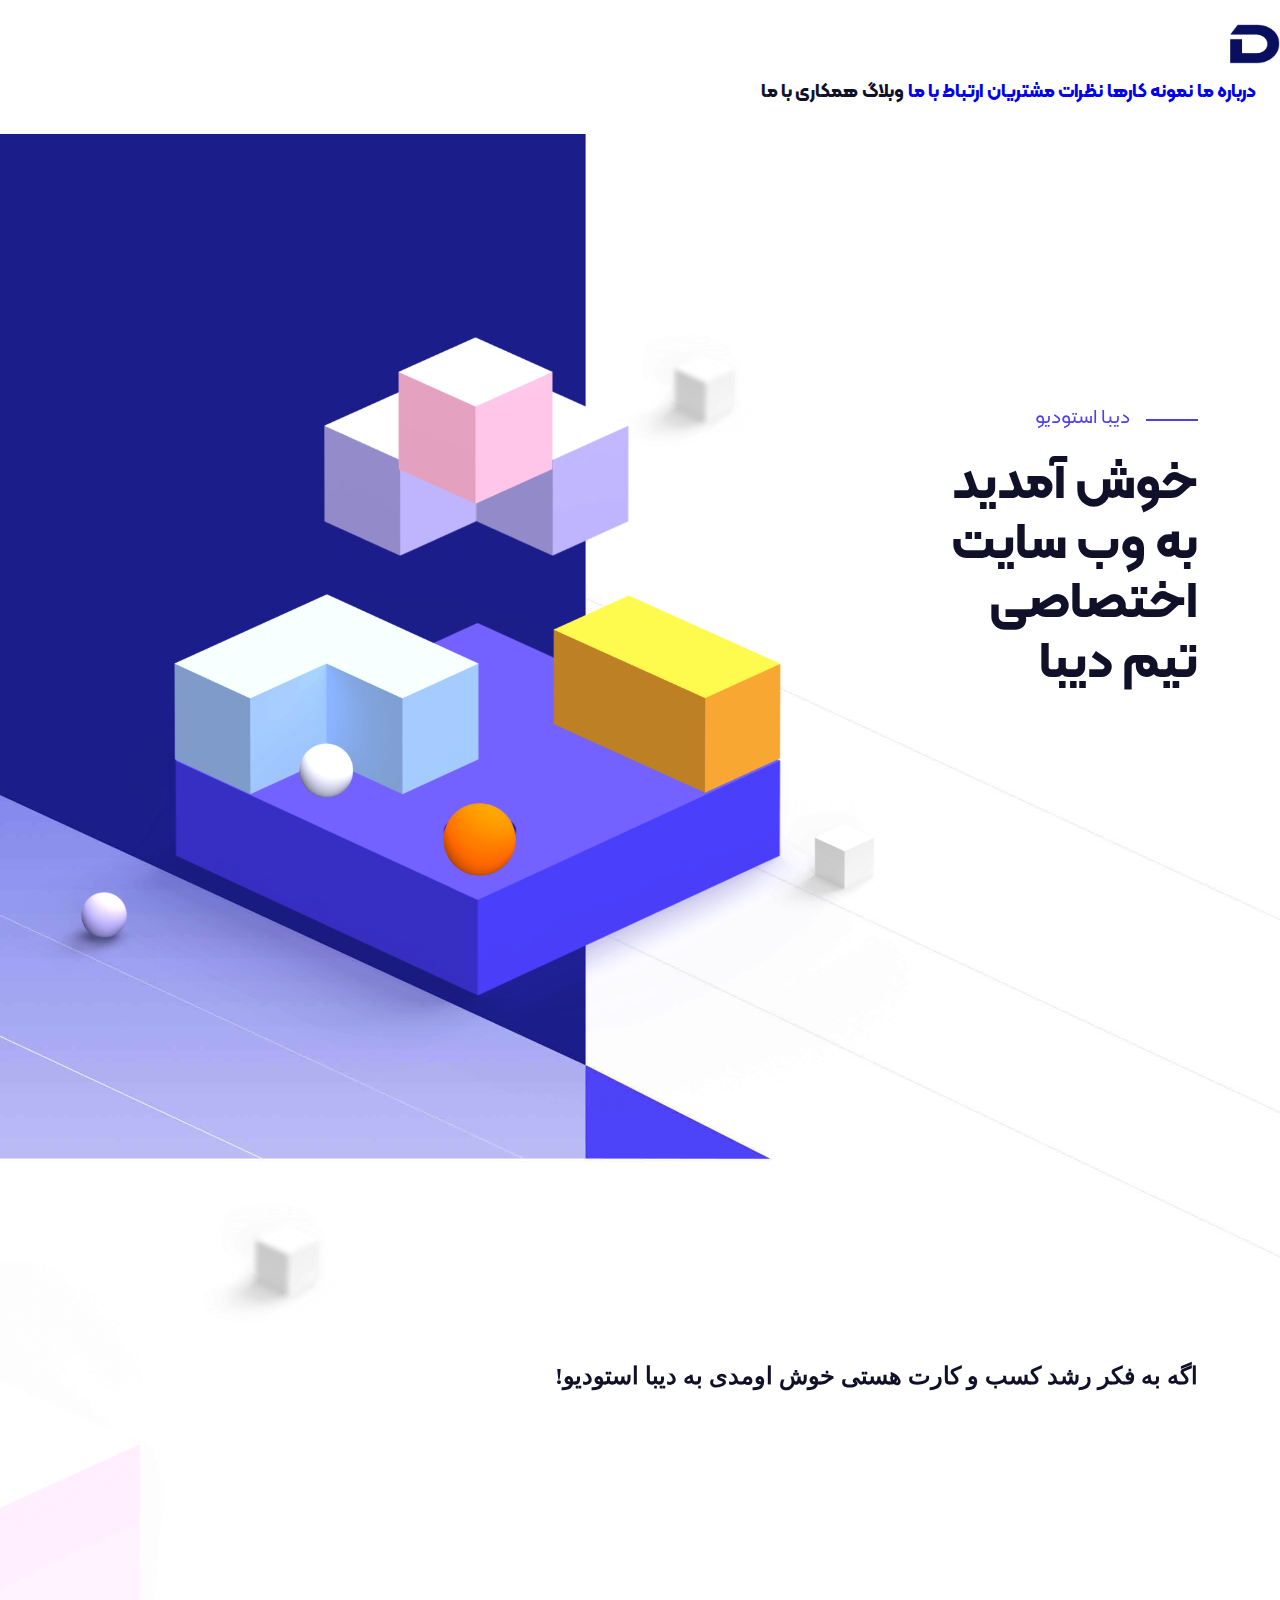
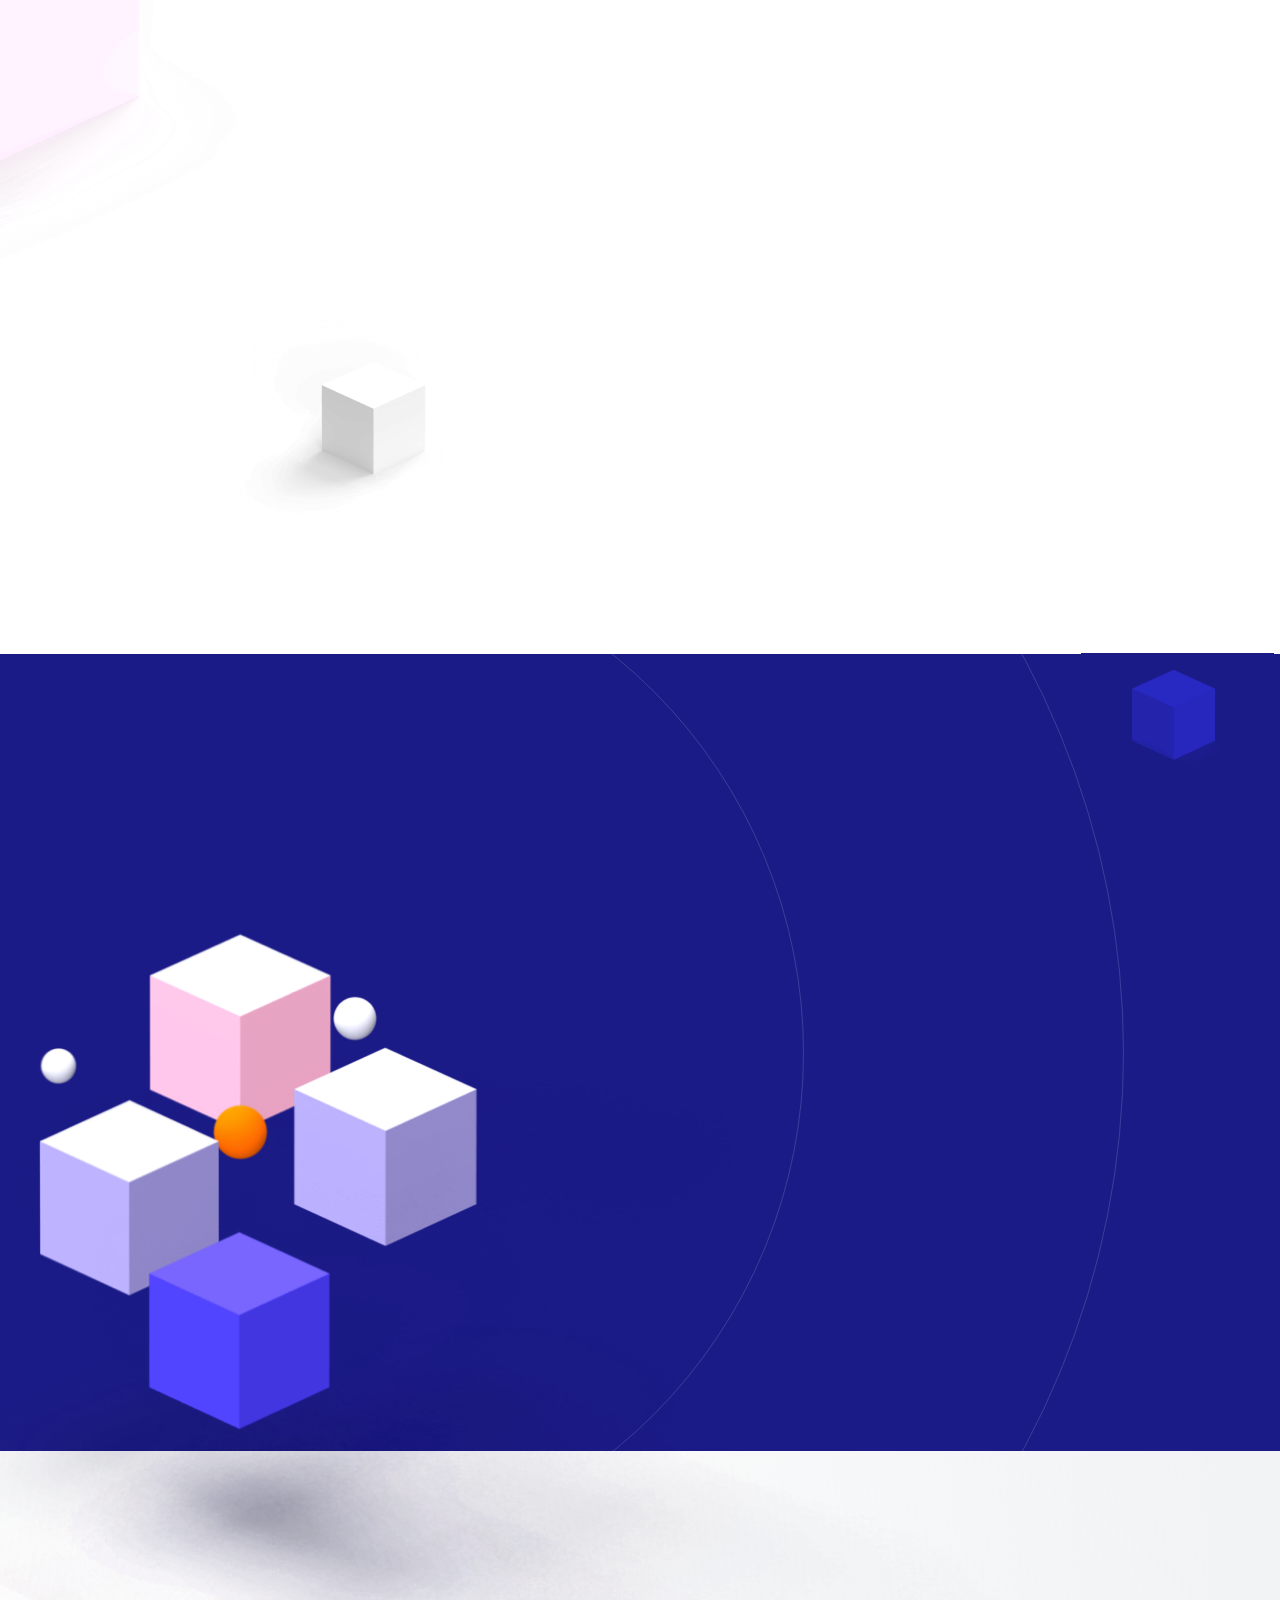
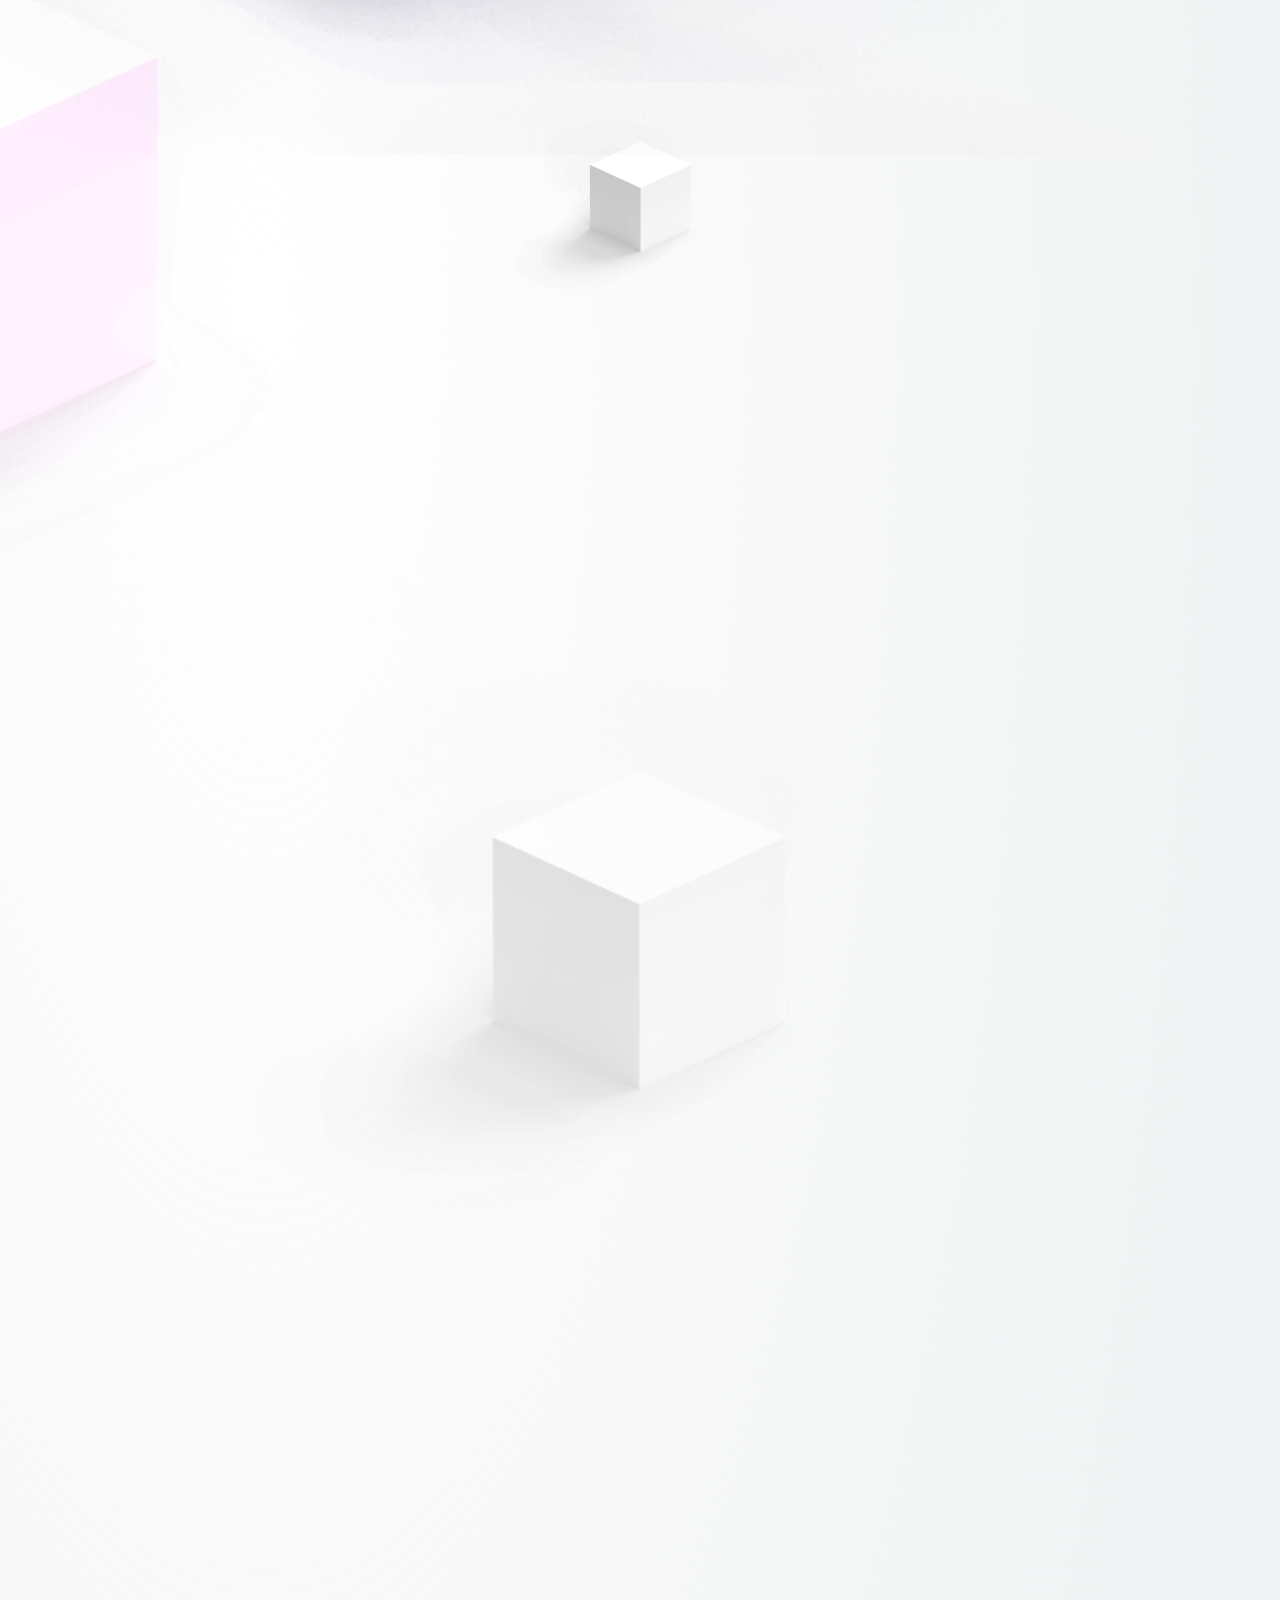
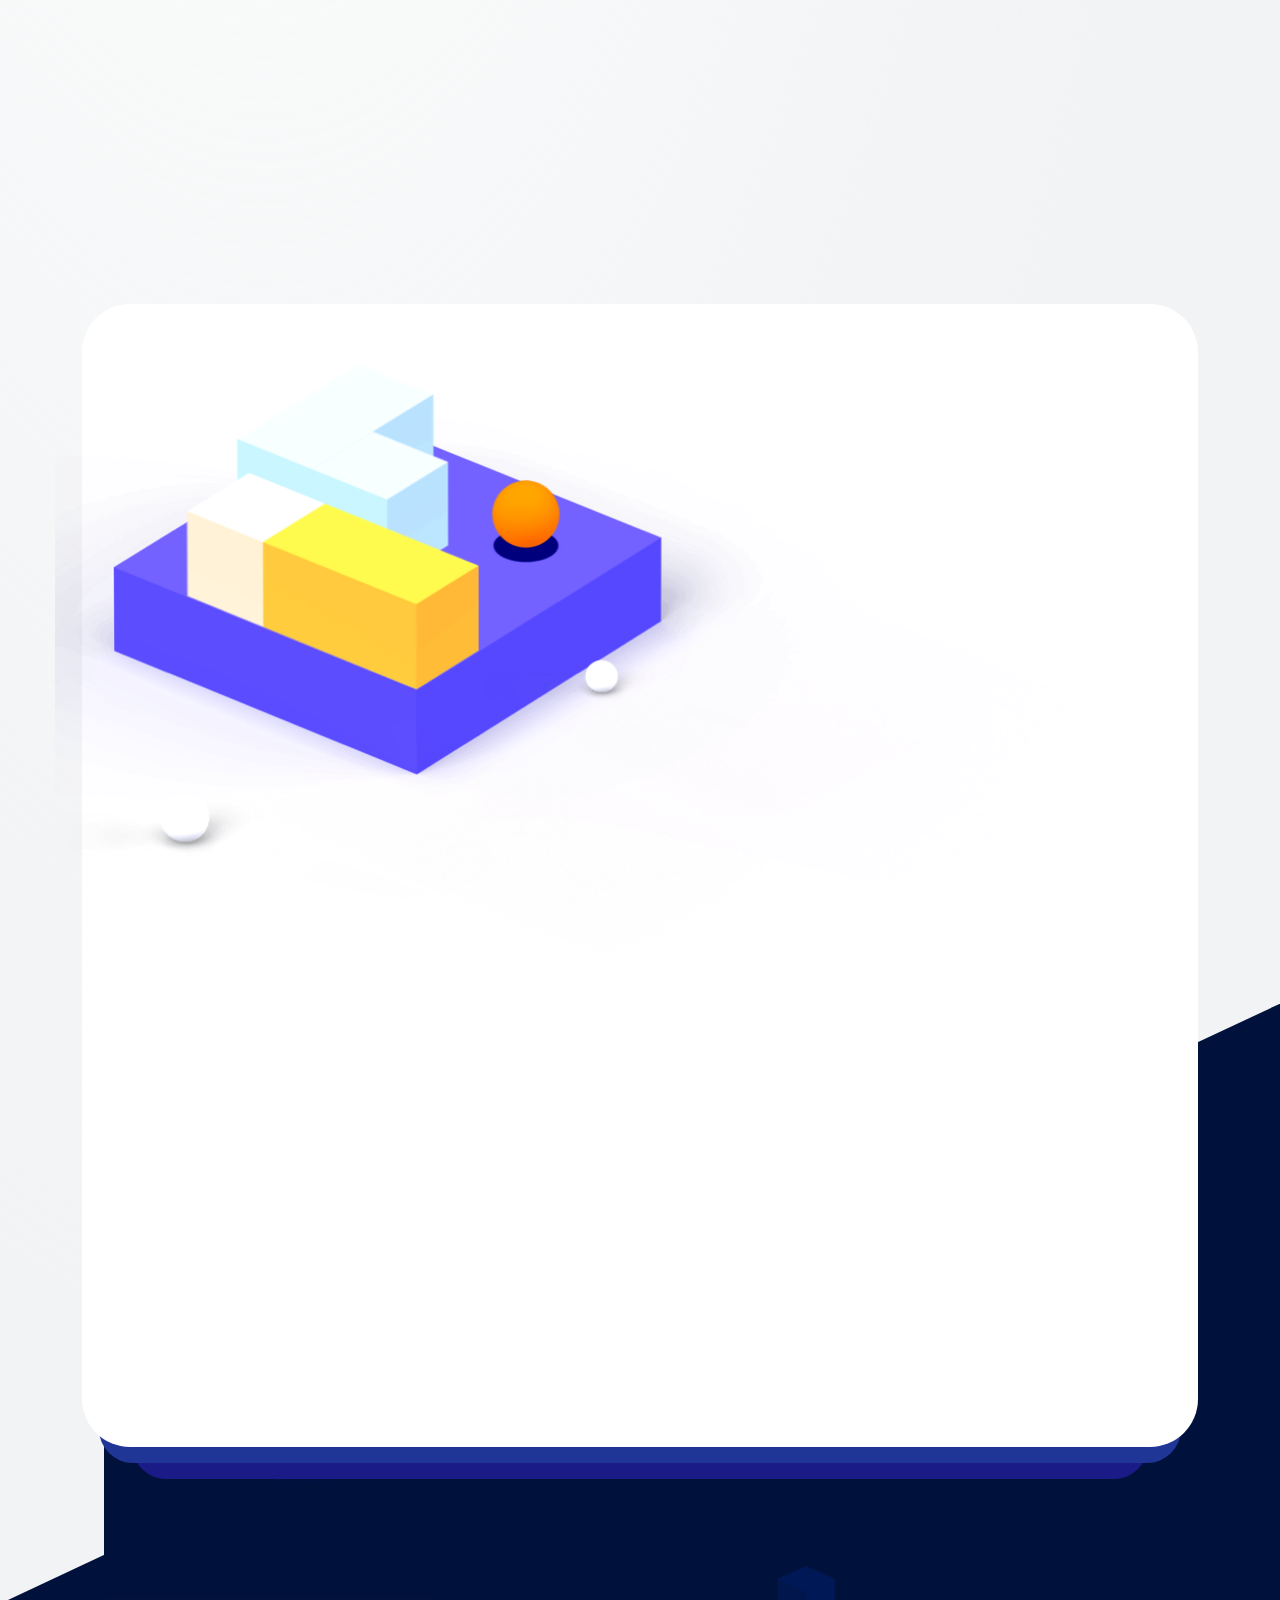
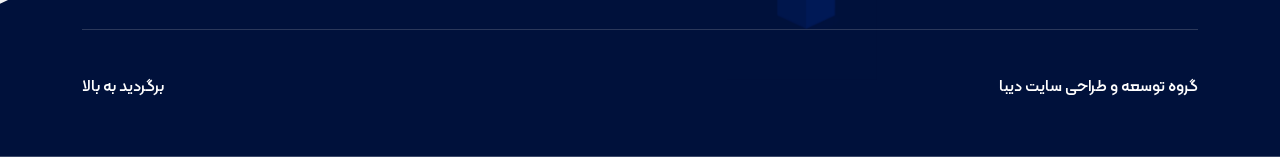
==== commit 87c48a9f: "new header added" ====
--- a/index.html
+++ b/index.html
@@ -74,7 +74,14 @@
     />
     <link rel="stylesheet" href="static/fonts/style.css" />
     <link rel="stylesheet" media="all" href="static/css/app.min.css" />
+    <link
+      href="https://cdn.jsdelivr.net/npm/bootstrap@5.1.3/dist/css/bootstrap.min.css"
+      rel="stylesheet"
+      integrity="sha384-1BmE4kWBq78iYhFldvKuhfTAU6auU8tT94WrHftjDbrCEXSU1oBoqyl2QvZ6jIW3"
+      crossorigin="anonymous"
+    />
     <link rel="stylesheet" href="static/css/rtl.css" />
+
     <script>
       var viewportmeta = document.querySelector('meta[name="viewport"]');
       if (viewportmeta) {
@@ -96,9 +103,46 @@
 
   <body id="first">
     <div class="page">
+      <!-- Navbar -->
+      <nav class="navbar navbar-expand-lg navbar-light">
+        <div class="container-fluid">
+          <a class="header__logo" href="/">
+            <img class="header__pic" src="static/img/logo.png" alt=""/>
+          </a>
+          <button
+            class="navbar-toggler"
+            type="button"
+            data-bs-toggle="collapse"
+            data-bs-target="#navbarNavAltMarkup"
+            aria-controls="navbarNavAltMarkup"
+            aria-expanded="false"
+            aria-label="Toggle navigation"
+          >
+            <span class="navbar-toggler-icon"></span>
+          </button>
+          <div class="collapse navbar-collapse" id="navbarNavAltMarkup">
+            <div class="navbar-nav">
+              <a class="nav-link" aria-current="page" href="#details"
+                >درباره ما</a
+              >
+              <a class="nav-link header__link" href="#cases">نمونه کارها</a>
+              <a class="nav-link header__link" href="#customers"
+                >نظرات مشتریان</a
+              >
+              <a class="nav-link header__link" href="#contactUs"
+                >ارتباط با ما</a
+              >
+              <a class="nav-link header__link disabled">وبلاگ</a>
+              <a class="nav-link header__link disabled">همکاری با ما</a>
+            </div>
+          </div>
+        </div>
+      </nav>
+
       <!-- Hero Section -->
       <div class="main">
-        <div class="header js-header">
+        <!-- old header -->
+        <!-- <div class="header js-header">
           <div class="header__center center">
             <a class="header__logo" href="/"
               ><img class="header__pic" src="static/img/logo.png" alt=""
@@ -112,7 +156,7 @@
               <a class="header__link js-scroll-cs" href="#contactUs"
                 >ارتباط با ما</a
               >
-              <!-- <a class="header__link" href="/career.html">کارآموزی</a> -->
+             
             </div>
             <button class="header__burger js-header-burger"></button>
           </div>
@@ -229,7 +273,7 @@
               </div>
             </div>
           </div>
-        </div>
+        </div> -->
         <div class="main__bg">
           <img class="main__pic" src="static/img/content/bg-main.jpg" alt="" />
         </div>
@@ -1161,6 +1205,12 @@
     <script src="static/js/lib/aos.js"></script>
     <script src="static/js/lib/simpleParallax.min.js"></script>
     <script src="static/vendors/select2/dist/js/select2.min.js"></script>
+    <script
+      src="https://cdn.jsdelivr.net/npm/bootstrap@5.1.3/dist/js/bootstrap.bundle.min.js"
+      integrity="sha384-ka7Sk0Gln4gmtz2MlQnikT1wXgYsOg+OMhuP+IlRH9sENBO0LRn5q+8nbTov4+1p"
+      crossorigin="anonymous"
+    ></script>
+
     <script src="static/js/app.js"></script>
     <!-- Global site tag (gtag.js) - Google Analytics -->
     <script
--- a/static/css/rtl.css
+++ b/static/css/rtl.css
@@ -82,6 +82,9 @@
 @media only screen and (max-width: 767px) {
   .header__burger {
     visibility: hidden;
+  }
+  .header {
+    position: absolute;
   }
 }
 
@@ -237,17 +240,16 @@
 @media (min-width: 797px) {
   .details__card {
     --width: 2;
-      /* background-color: red;
+    /* background-color: red;
     box-shadow: 10px 10px 10px 10px #000; */
   }
 }
 @media (min-width: 1200px) {
   .details__card {
     --width: 3;
-    max-width : unset
-  }
-}
-
+    max-width: unset;
+  }
+}
 
 /* details */
 
@@ -289,7 +291,7 @@
     margin-bottom: 1rem;
   }
 }
-.details__text{
+.details__text {
   margin-bottom: 0;
 }
 .btn svg:not(:first-child) {
@@ -563,7 +565,6 @@
 }
 
 @media (max-width: 1279px) {
-
   .review__item {
     height: 300px;
   }
@@ -592,7 +593,7 @@
   left: 50%;
   transform: translateX(-50%);
 }
-.details__img .details__pic{
+.details__img .details__pic {
   max-width: 100%;
   width: auto;
 }
@@ -603,7 +604,6 @@
 .details__preview_cursor {
   background: #7690ef;
 }
-
 
 .details__preview_color {
   background: #f9e6a2;
@@ -675,3 +675,20 @@
 span.sending {
   font-weight: 600;
 }
+.review .owl-dots {
+  bottom: -38px !important;
+}
+/* new header */
+.navbar{
+  padding-top: 1.5rem;
+  padding-bottom: 1.5rem;
+  background-color: #fff;
+  font-family: KalamehWeb !important;
+}
+.navbar-nav{
+  padding-right: 1.5rem;
+}
+.nav-link{
+  font-size: 1.2rem;
+  font-weight: bold;
+}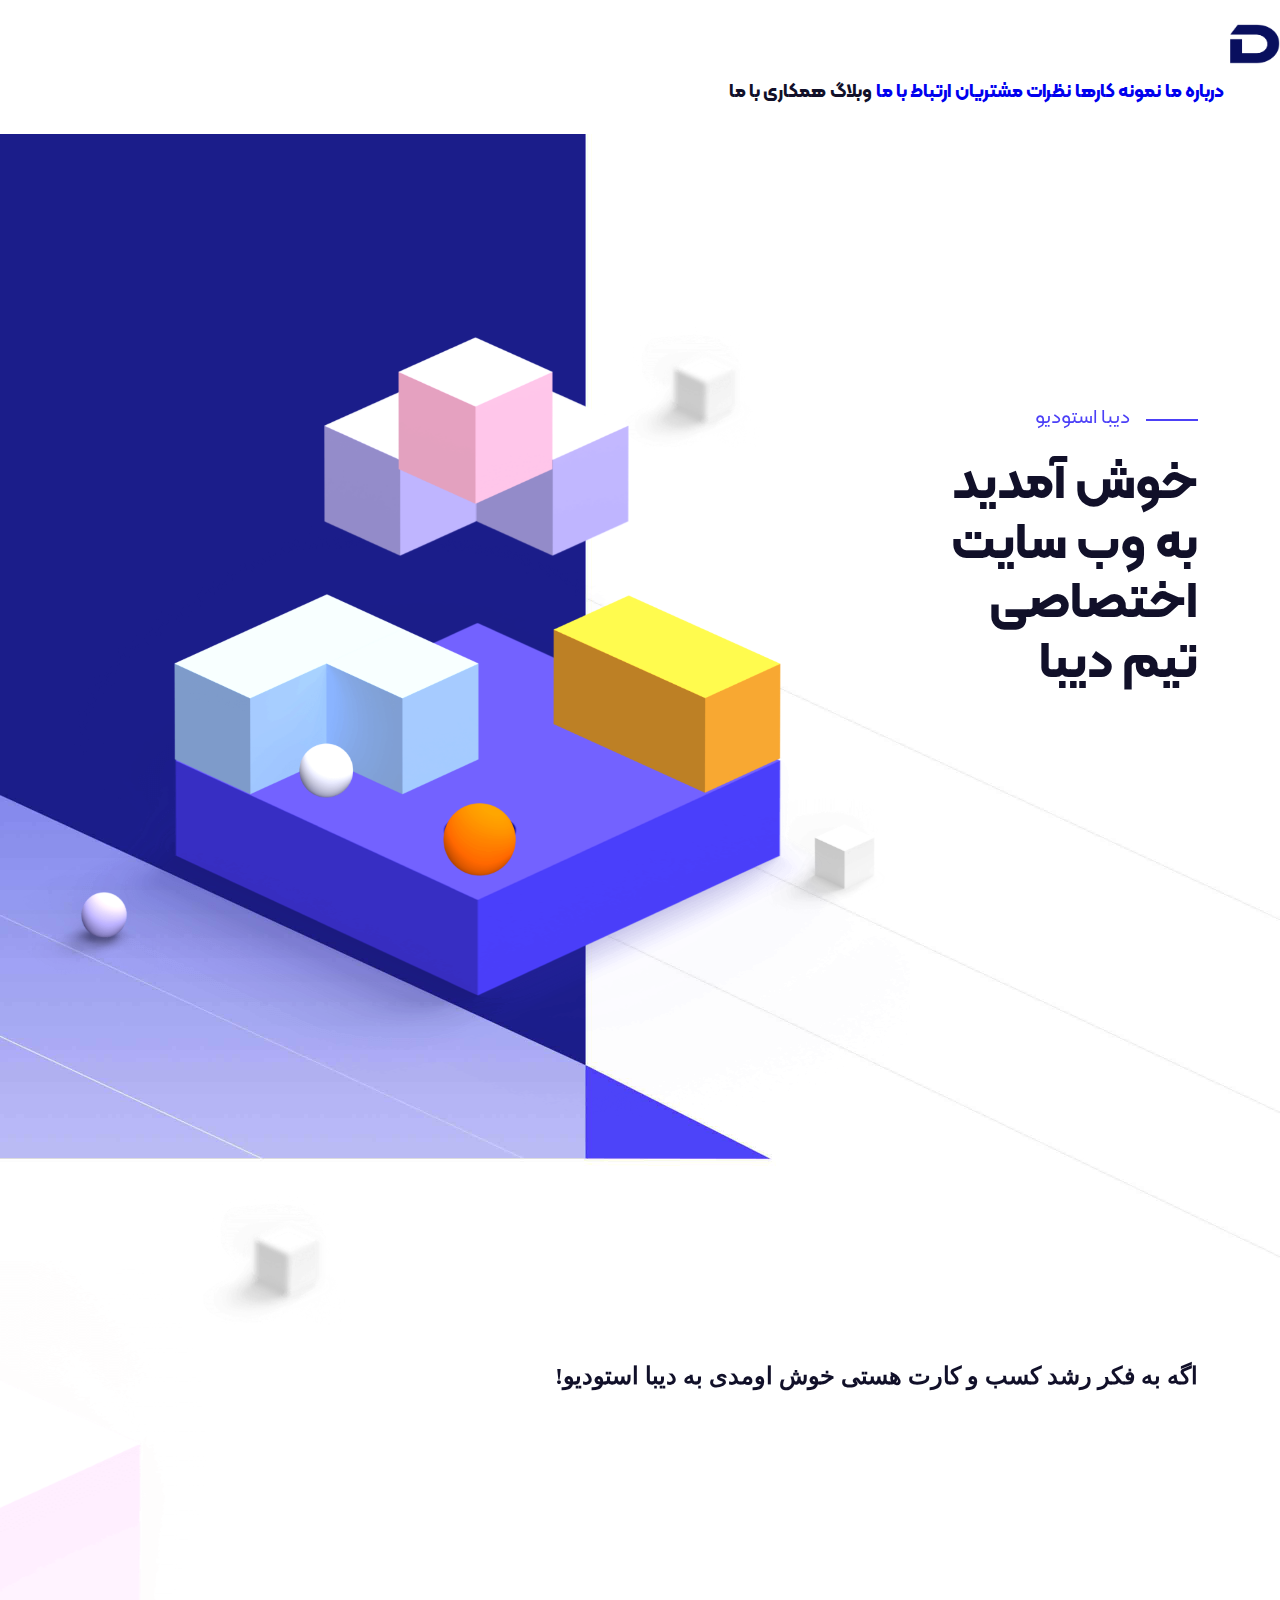
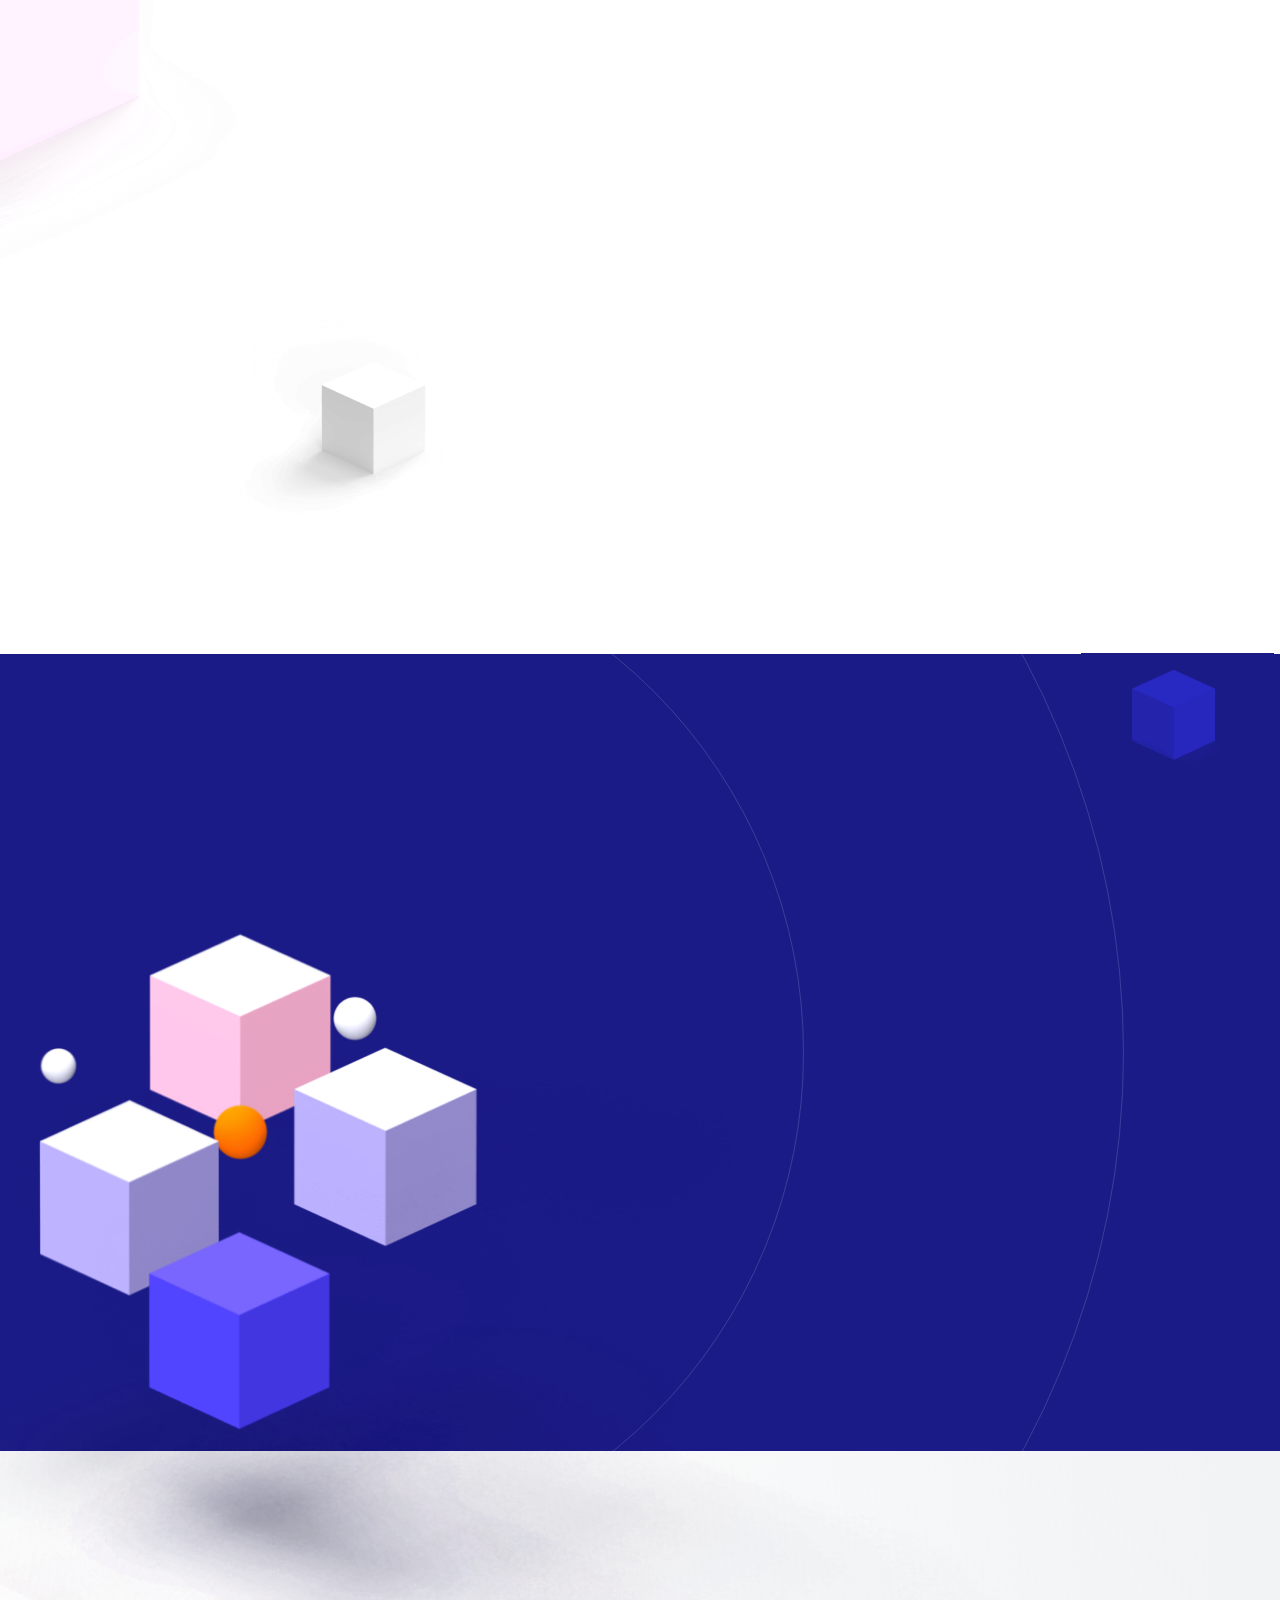
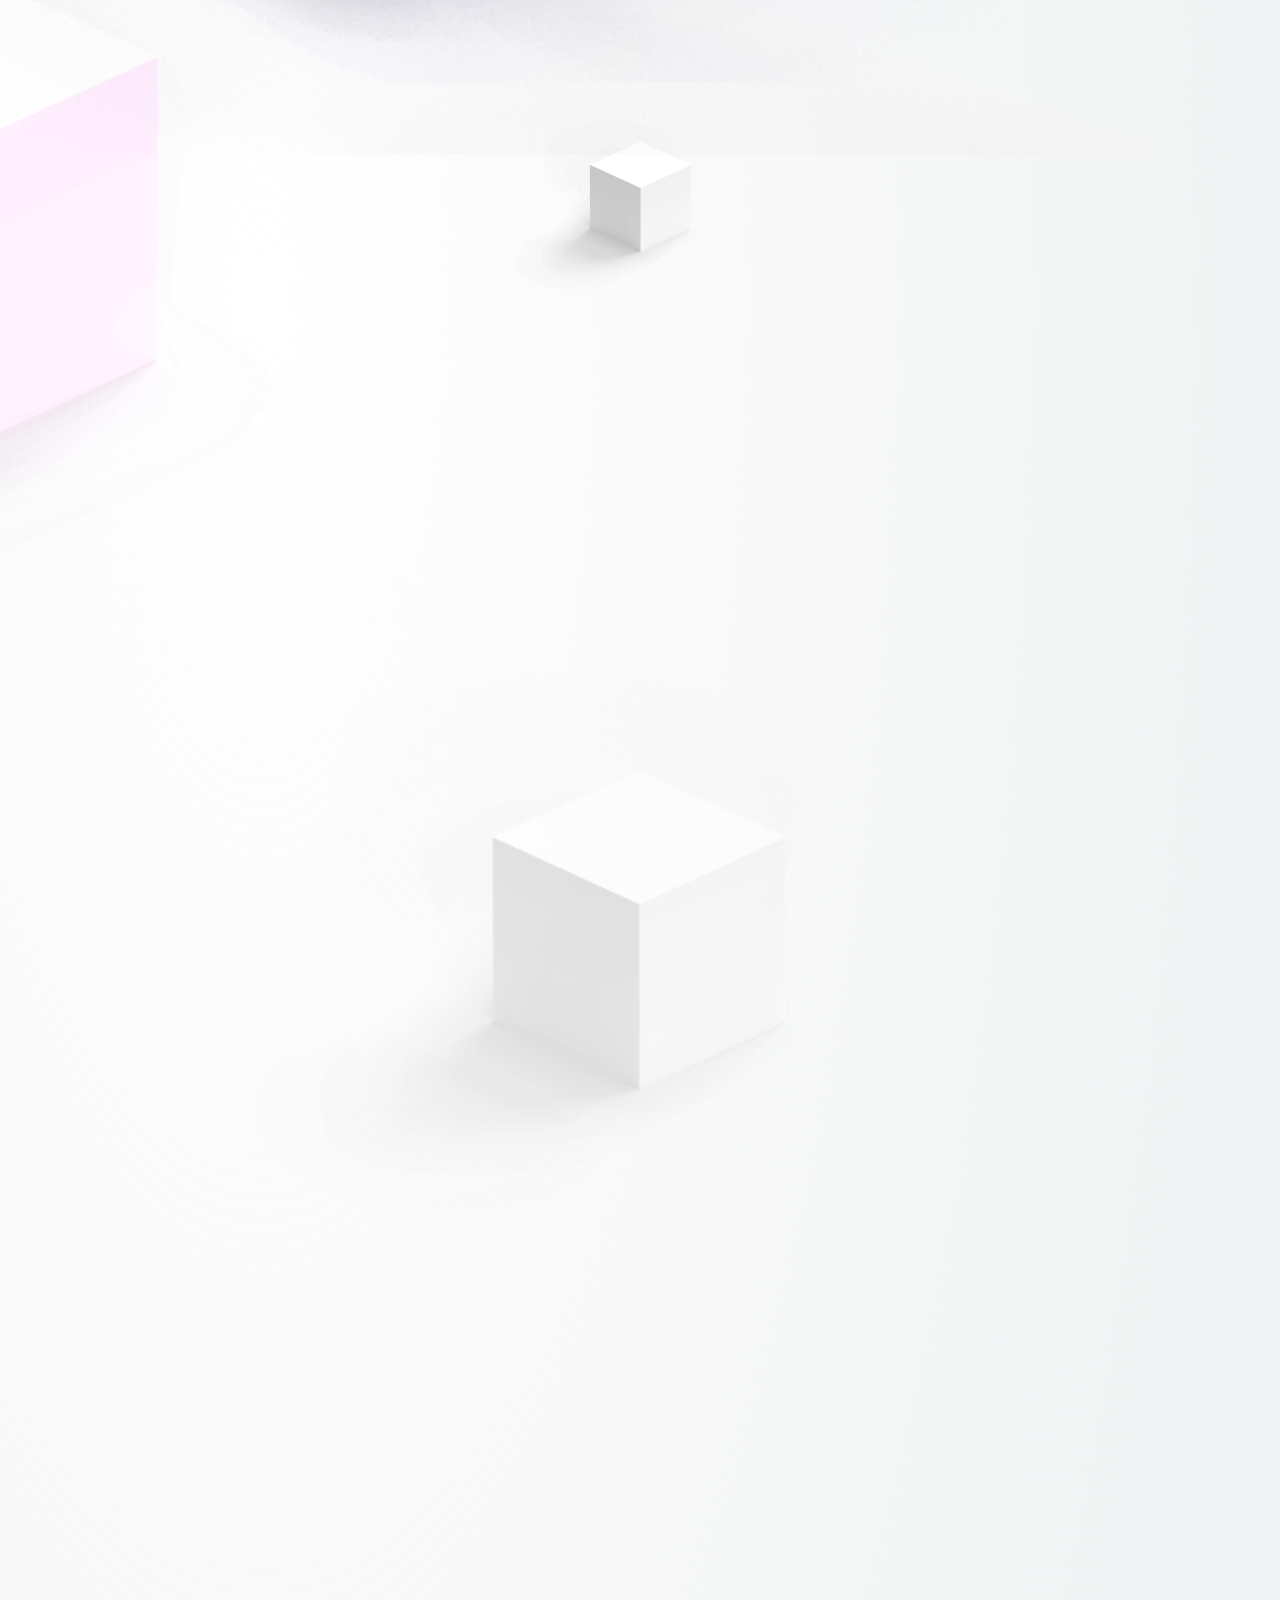
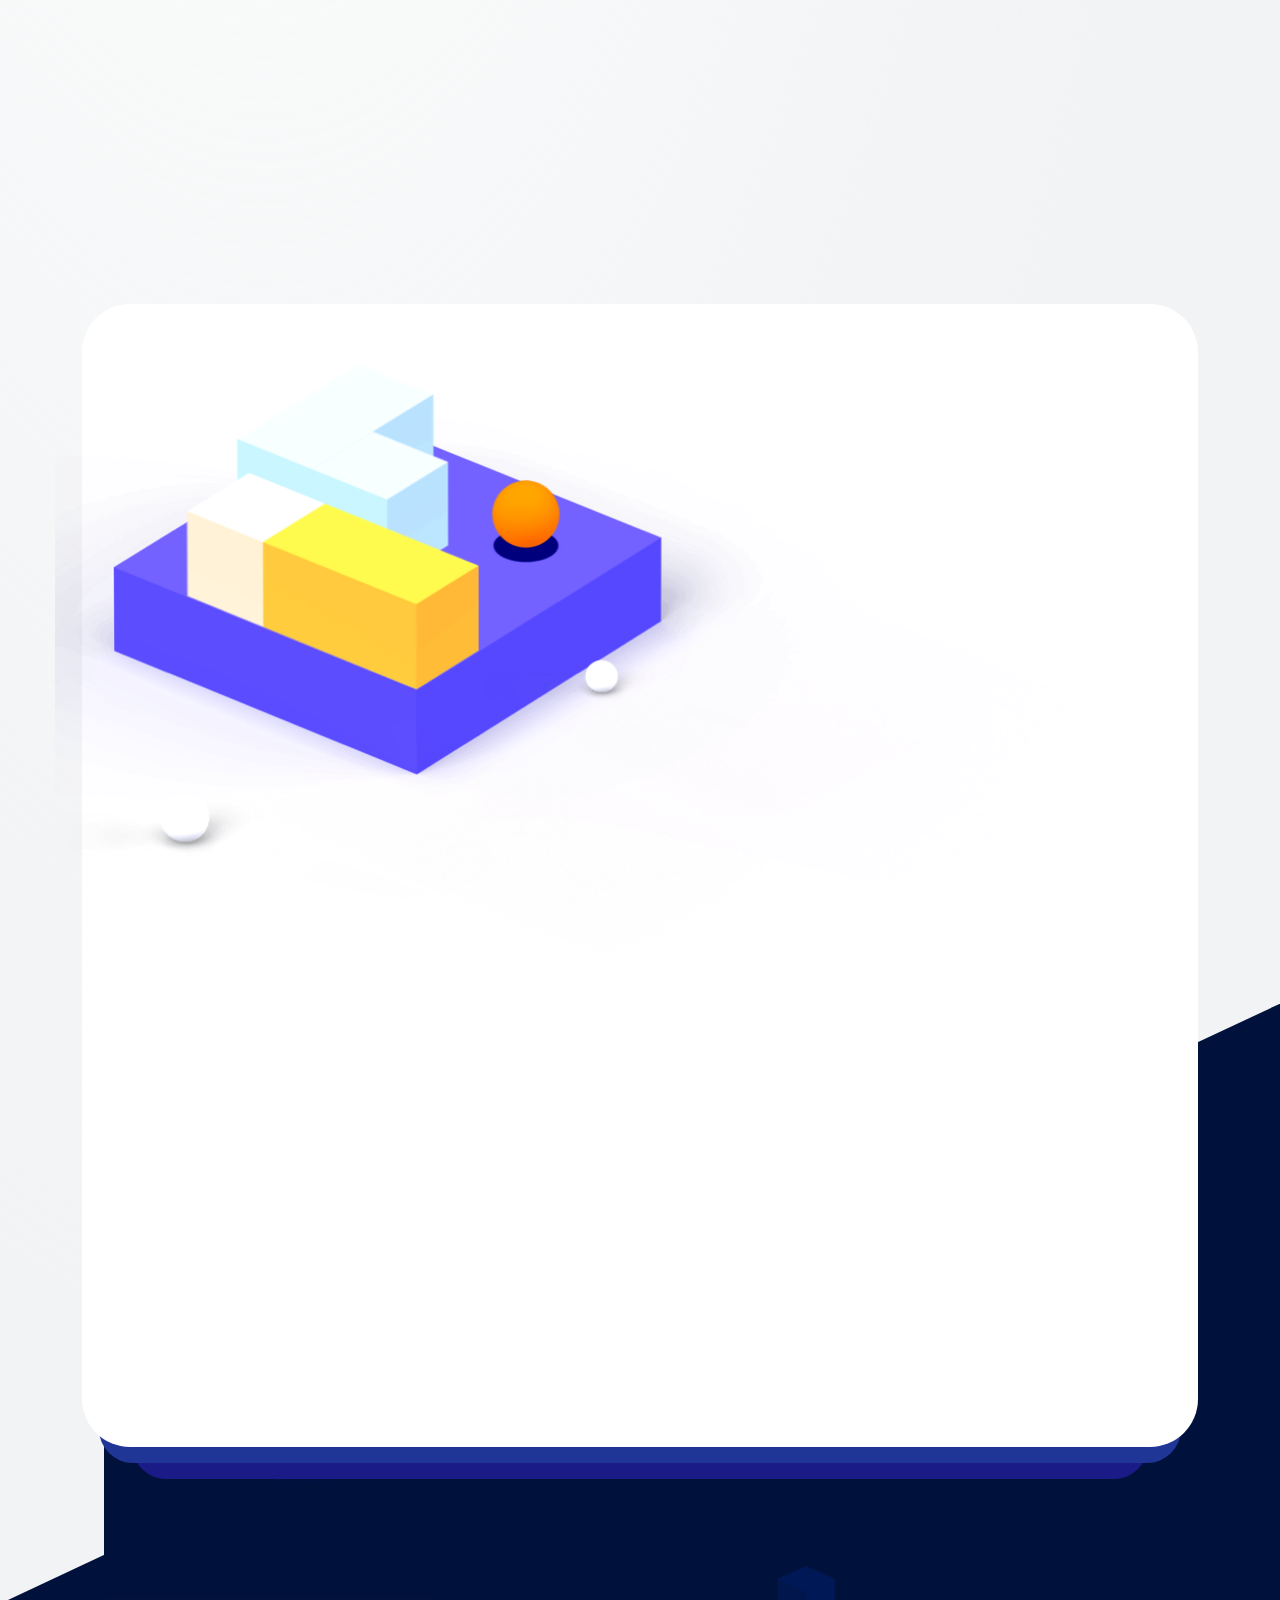
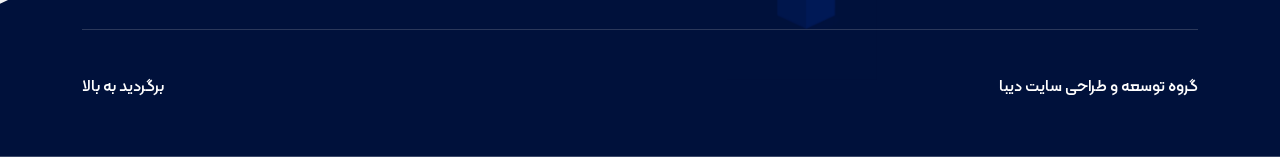
==== commit f7cb5b9c: "navbar restyled" ====
--- a/index.html
+++ b/index.html
@@ -80,6 +80,14 @@
       integrity="sha384-1BmE4kWBq78iYhFldvKuhfTAU6auU8tT94WrHftjDbrCEXSU1oBoqyl2QvZ6jIW3"
       crossorigin="anonymous"
     />
+    <link
+      rel="stylesheet"
+      href="https://cdnjs.cloudflare.com/ajax/libs/font-awesome/6.0.0-beta3/css/all.min.css"
+      integrity="sha512-Fo3rlrZj/k7ujTnHg4CGR2D7kSs0v4LLanw2qksYuRlEzO+tcaEPQogQ0KaoGN26/zrn20ImR1DfuLWnOo7aBA=="
+      crossorigin="anonymous"
+      referrerpolicy="no-referrer"
+    />
+
     <link rel="stylesheet" href="static/css/rtl.css" />
 
     <script>
@@ -107,7 +115,7 @@
       <nav class="navbar navbar-expand-lg navbar-light">
         <div class="container-fluid">
           <a class="header__logo" href="/">
-            <img class="header__pic" src="static/img/logo.png" alt=""/>
+            <img class="header__pic" src="static/img/logo.png" alt="" />
           </a>
           <button
             class="navbar-toggler"
@@ -118,7 +126,7 @@
             aria-expanded="false"
             aria-label="Toggle navigation"
           >
-            <span class="navbar-toggler-icon"></span>
+            <span class="navbar-toggler-icon"><i class="fas fa-bars"></i></span>
           </button>
           <div class="collapse navbar-collapse" id="navbarNavAltMarkup">
             <div class="navbar-nav">
--- a/static/css/rtl.css
+++ b/static/css/rtl.css
@@ -679,16 +679,36 @@
   bottom: -38px !important;
 }
 /* new header */
-.navbar{
+.navbar {
   padding-top: 1.5rem;
   padding-bottom: 1.5rem;
   background-color: #fff;
   font-family: KalamehWeb !important;
 }
-.navbar-nav{
-  padding-right: 1.5rem;
-}
-.nav-link{
+.navbar-nav {
+  padding-right: 3.5rem;
+}
+.nav-link {
   font-size: 1.2rem;
   font-weight: bold;
-}+}
+@media (max-width: 991px) {
+  .nav-link.header__link:nth-child(2) {
+    display: none;
+  }
+}
+.navbar-toggler,
+.navbar-light .navbar-toggler,
+.navbar-toggler:active,
+.navbar-toggler:focus {
+  border: 0;
+}
+.navbar-toggler:focus {
+  box-shadow: none;
+}
+.navbar-light .navbar-toggler-icon {
+  background: unset;
+}
+.fa-bars {
+  color: #000000;
+}
